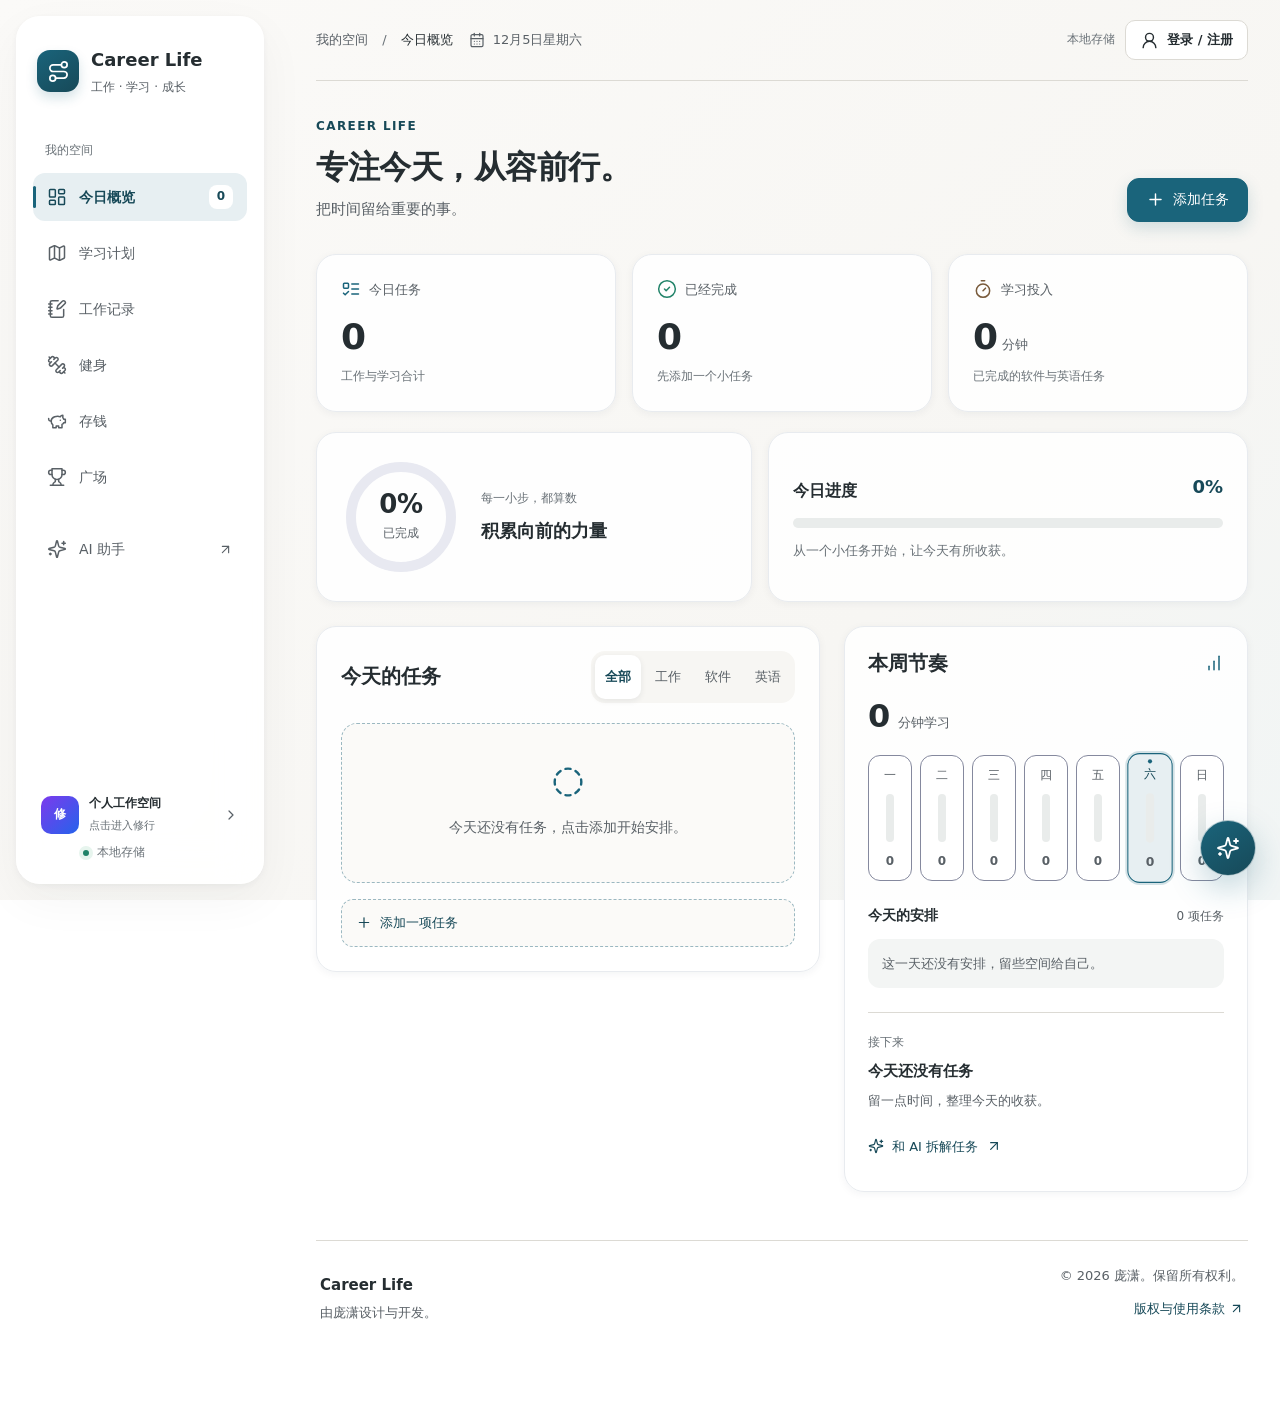
==== index.html @ 54cd1946 "Use month dropdowns in savings plan forms" ====
<!doctype html>
<html lang="zh-CN">
  <head>
    <meta charset="UTF-8" />
    <meta
      name="viewport"
      content="width=device-width, initial-scale=1.0, interactive-widget=resizes-content"
    />
    <meta
      name="description"
      content="记录工作与软件、英语学习计划的个人成长面板"
    />
    <title>Career Life - 工作与学习计划</title>
    <meta name="author" content="庞潇" />
    <meta name="copyright" content="© 2026 庞潇. All rights reserved." />
    <link rel="canonical" href="https://career-life-1gj.pages.dev/" />
    <link rel="stylesheet" href="styles.css" />
    <link rel="stylesheet" href="ui.css" />
    <link rel="stylesheet" href="bento.css?v=20260909" />
    <style>
      .account-control{display:flex;align-items:center;gap:10px;margin-left:auto}
      .account-button{display:inline-flex;align-items:center;gap:8px;min-height:40px;padding:0 14px;border:1px solid var(--border);border-radius:10px;background:var(--surface,#fff);color:var(--text-primary);font-size:13px;font-weight:600;cursor:pointer;transition:background .18s ease,border-color .18s ease,transform .1s ease}
      .account-button:hover{background:var(--brand-soft,#eef4f6);border-color:var(--brand,#1a647b)} .account-button:active{transform:scale(.97)}
      .account-button .account-email{max-width:150px;overflow:hidden;text-overflow:ellipsis;white-space:nowrap}
      .account-dialog{width:min(430px,calc(100% - 32px));border:1px solid var(--border);border-radius:18px;padding:0;background:#fff;box-shadow:var(--shadow-high,0 24px 64px rgba(23,26,43,.16));color:var(--text-primary)}
      .account-dialog::backdrop{background:rgba(23,26,43,.4);backdrop-filter:blur(5px)} .account-dialog form{padding:26px;display:grid;gap:16px}
      .account-dialog header{display:flex;justify-content:space-between;align-items:flex-start;padding:22px 26px 0}.account-dialog h2{margin:0 0 5px;font-size:21px}.account-dialog header p{margin:0;color:var(--text-secondary);font-size:13px}
      .account-dialog label{display:grid;gap:7px;font-size:13px;font-weight:600}.account-dialog input{min-height:44px;padding:0 12px;border:1px solid var(--border);border-radius:10px;font:inherit}.account-dialog input:focus{outline:3px solid var(--focus-ring,rgba(26,100,123,.2));border-color:var(--brand,#1a647b)}
      .account-dialog .account-actions{display:flex;gap:10px;align-items:center}.account-dialog .account-actions button{flex:1}.account-dialog .account-switch{border:0;background:transparent;color:var(--brand,#1a647b);cursor:pointer;font-size:13px}.account-dialog .account-error{min-height:20px;margin:0;color:var(--danger,#b42335);font-size:13px}.account-hint{margin:0;color:var(--text-muted);font-size:12px;line-height:1.5}
      .account-sync{font-size:12px;color:var(--text-muted)}
      .account-dialog #account-logged-in{padding:26px;display:grid;gap:14px}
      .account-dialog #account-logged-in p{margin:0;font-size:14px;line-height:1.6}
      #account-user-email{display:block;max-width:100%;overflow:hidden;text-overflow:ellipsis;white-space:nowrap}
      .account-dialog #account-logged-in .account-actions{display:grid;gap:10px}
      .account-dialog #account-logout{width:100%;min-height:44px}
      .account-dialog #account-close{justify-self:center;width:auto;flex:none;text-align:center}
      @media(max-width:767px){.account-control{margin-left:0}.account-button .account-email{max-width:100px}.account-dialog form{padding:22px 20px}.account-dialog header{padding-inline:20px}.account-dialog #account-logged-in{padding:22px 20px}}
      .workspace-label{display:flex;align-items:center;gap:10px;width:100%;padding:8px;border:0;border-radius:12px;background:transparent;color:inherit;font:inherit;text-align:left;cursor:pointer;transition:background .18s ease}
      .workspace-label:hover{background:var(--brand-soft,#eef4f6)}
      .workspace-label .profile-mark{display:grid;place-items:center;position:relative;width:38px;height:38px;border-radius:10px;background:linear-gradient(135deg,#7c3aed,#2563eb);color:#fff;font-weight:700;overflow:hidden}
      .workspace-label .profile-mark img{position:absolute;inset:0;width:100%;height:100%;object-fit:cover;border-radius:inherit}
      .workspace-label>div{display:grid;gap:2px;flex:1;min-width:0}
      .workspace-label small{color:var(--text-muted);font-size:11px;white-space:nowrap;overflow:hidden;text-overflow:ellipsis}
      .sidebar-xp{display:grid;gap:6px;padding:0 8px 8px}
      .sidebar-xp-row{display:flex;justify-content:space-between;align-items:center;gap:8px}
      .sidebar-xp-text{font-size:11px;color:var(--text-muted);font-variant-numeric:tabular-nums}
      .level-pill{display:inline-flex;align-items:center;padding:3px 10px;border-radius:999px;background:linear-gradient(135deg,#7c3aed,#2563eb);color:#fff;font-size:11px;font-weight:700;letter-spacing:.04em;white-space:nowrap}
      .level-pill.big{font-size:13px;padding:6px 14px}
      .xp-bar{height:8px;border-radius:999px;background:var(--border,#e2e8f0);overflow:hidden}
      .xp-bar.big{height:14px}
      .xp-bar-fill{height:100%;border-radius:inherit;background:linear-gradient(90deg,#a78bfa,#3b82f6);transition:width .6s cubic-bezier(.22,1,.36,1)}
      .workspace-login{display:grid;justify-items:center;gap:14px;max-width:420px;margin:8vh auto 0;padding:36px 28px;border:1px solid var(--border);border-radius:18px;background:var(--surface,#fff);text-align:center}
      .workspace-login svg{width:34px;height:34px;color:#7c3aed}
      .workspace-login p{margin:0;color:var(--text-secondary);font-size:14px;line-height:1.7}
      .workspace-grid{display:grid;grid-template-columns:repeat(auto-fit,minmax(300px,1fr));gap:20px;align-items:start}
      .cultivation-card,.friends-card,.collab-card,.plaza-card{padding:24px;border:1px solid var(--border);border-radius:18px;background:var(--surface,#fff)}
      .xp-progress{display:grid;gap:8px;margin:18px 0}
      .xp-progress-text{margin:0;font-size:13px;color:var(--text-secondary);font-variant-numeric:tabular-nums}
      .checkin-row{display:flex;align-items:center;gap:12px;flex-wrap:wrap}
      .checkin-streak{font-size:13px;color:var(--text-secondary)}
      .xp-note{margin:12px 0 0;font-size:12px;color:var(--text-muted)}
      .name-form{display:grid;gap:8px;margin-top:18px;padding-top:16px;border-top:1px dashed var(--border)}
      .name-form label{display:grid;gap:6px;font-size:13px;font-weight:600}
      .name-form input{min-height:42px;padding:0 12px;border:1px solid var(--border);border-radius:10px;font:inherit}
      .friend-form,.collab-form{display:grid;gap:8px;margin:14px 0}
      .friend-form{grid-template-columns:1fr auto}
      .collab-form{grid-template-columns:1.4fr 1fr .8fr auto}
      .friend-form input,.collab-form input,.collab-form select{min-height:40px;padding:0 10px;border:1px solid var(--border);border-radius:10px;font:inherit;font-size:13px;background:#fff}
      .friend-block{margin-top:14px}
      .friend-block-title{margin:0 0 8px;font-size:12px;font-weight:700;color:var(--text-muted);letter-spacing:.06em}
      .friend-list,.collab-list{display:grid;gap:8px}
      .friend-item,.collab-item{display:flex;align-items:center;gap:10px;padding:10px 12px;border:1px solid var(--border);border-radius:12px;font-size:13px}
      .friend-item .friend-name{flex:1;min-width:0;overflow:hidden;text-overflow:ellipsis;white-space:nowrap;font-weight:600}
      .friend-item .friend-level{font-size:11px;color:var(--text-muted);white-space:nowrap}
      .friend-item .mini-button{padding:5px 10px;border:1px solid var(--border);border-radius:8px;background:#fff;font-size:12px;font-weight:600;cursor:pointer}
      .friend-item .mini-button:hover{background:var(--brand-soft,#eef4f6)}
      .friend-empty,.collab-empty{margin:4px 0 0;color:var(--text-muted);font-size:13px}
      .collab-item{align-items:flex-start}
      .collab-item.done{opacity:.6}
      .collab-item .collab-check{width:20px;height:20px;margin-top:2px;accent-color:#7c3aed;cursor:pointer}
      .collab-item .collab-body{flex:1;min-width:0;display:grid;gap:4px}
      .collab-item .collab-title{font-weight:600;overflow:hidden;text-overflow:ellipsis}
      .collab-item .collab-meta{display:flex;gap:8px;flex-wrap:wrap;font-size:11px;color:var(--text-muted)}
      .collab-item .collab-meta .collab-tag{padding:2px 8px;border-radius:999px;background:var(--brand-soft,#eef4f6);color:var(--brand,#1a647b);font-weight:600}
      .plaza-card{max-width:720px;margin:0 auto}
      .plaza-hint{margin:0 0 16px;color:var(--text-secondary);font-size:13px;line-height:1.7}
      .my-rank{display:flex;align-items:center;gap:10px;margin-bottom:16px;padding:12px 14px;border-radius:12px;background:linear-gradient(135deg,rgba(124,58,237,.08),rgba(37,99,235,.08));font-size:13px}
      .leaderboard{display:grid;gap:8px;margin:0;padding:0;list-style:none;counter-reset:rank}
      .leaderboard li{display:flex;align-items:center;gap:12px;padding:12px 14px;border:1px solid var(--border);border-radius:12px;font-size:14px}
      .leaderboard li .rank-badge{display:grid;place-items:center;min-width:30px;height:30px;border-radius:10px;background:var(--brand-soft,#eef4f6);color:var(--brand,#1a647b);font-weight:800;font-variant-numeric:tabular-nums}
      .leaderboard li:nth-child(1) .rank-badge{background:linear-gradient(135deg,#f59e0b,#d97706);color:#fff}
      .leaderboard li:nth-child(2) .rank-badge{background:linear-gradient(135deg,#94a3b8,#64748b);color:#fff}
      .leaderboard li:nth-child(3) .rank-badge{background:linear-gradient(135deg,#d97706,#92400e);color:#fff}
      .leaderboard li .lb-name{flex:1;min-width:0;overflow:hidden;text-overflow:ellipsis;white-space:nowrap;font-weight:700}
      .leaderboard li .lb-xp{font-size:12px;color:var(--text-muted);font-variant-numeric:tabular-nums}
      .plaza-empty{margin:0;color:var(--text-muted);font-size:14px;text-align:center;padding:18px 0}
      .brand-avatar{width:100%;height:100%;object-fit:cover;border-radius:inherit;display:block}
      .brand-mark.has-avatar>svg,.brand-mark.has-avatar .icon-fallback{display:none!important}
      .avatar-row{display:flex;align-items:center;gap:14px}
      .avatar-preview{display:grid;place-items:center;width:64px;height:64px;border-radius:16px;border:2px dashed var(--border);background:var(--brand-soft,#eef4f6);overflow:hidden;color:var(--brand,#1a647b)}
      .avatar-preview img{width:100%;height:100%;object-fit:cover}
      .avatar-preview svg{width:26px;height:26px}
      .avatar-controls{display:flex;gap:8px;flex-wrap:wrap}
      .avatar-upload-button{display:inline-flex;align-items:center;padding:7px 12px;border:1px solid var(--border);border-radius:10px;background:#fff;font-size:12px;font-weight:600;cursor:pointer}
      .avatar-upload-button:hover{background:var(--brand-soft,#eef4f6)}
      .stats-card{display:grid;gap:16px}
      .stats-grid{display:grid;grid-template-columns:auto 1fr;gap:20px;align-items:center}
      .donut-block{display:flex;gap:14px;align-items:center}
      .donut-wrap{position:relative;width:104px;height:104px}
      .stats-donut{width:100%;height:100%;transform:rotate(-90deg)}
      .stats-donut circle{fill:none;stroke-width:5;stroke-linecap:round}
      .donut-center{position:absolute;inset:0;display:grid;place-items:center;font-size:22px;font-weight:800;color:var(--text-primary);font-variant-numeric:tabular-nums}
      .donut-legend{display:grid;gap:6px;font-size:12px;color:var(--text-secondary)}
      .donut-legend span{display:flex;align-items:center;gap:6px}
      .donut-legend i{width:9px;height:9px;border-radius:3px;display:inline-block}
      .bars-block{display:grid;gap:8px;min-width:0}
      .bars{display:flex;align-items:flex-end;gap:8px;height:110px}
      .bar-col{flex:1;display:flex;flex-direction:column;justify-content:flex-end;height:100%;gap:4px}
      .bar-fill{border-radius:6px 6px 3px 3px;background:linear-gradient(180deg,#8b5cf6,#3b82f6);min-height:3px;transition:height .5s cubic-bezier(.22,1,.36,1)}
      .bar-col.today .bar-fill{background:linear-gradient(180deg,#f59e0b,#f97316)}
      .bar-count{font-size:10px;color:var(--text-muted);text-align:center;font-variant-numeric:tabular-nums}
      .bars-labels{display:flex;gap:8px}
      .bars-labels span{flex:1;text-align:center;font-size:10px;color:var(--text-muted)}
      .stats-empty{margin:0;color:var(--text-muted);font-size:13px}
      .podium{display:grid;grid-template-columns:1fr 1.25fr 1fr;gap:10px;align-items:end;margin-bottom:14px}
      .podium-spot{display:grid;justify-items:center;gap:8px;padding:16px 10px;border:1px solid var(--border);border-radius:16px;background:var(--surface,#fff);text-align:center;position:relative;overflow:hidden}
      .podium-spot.first{padding:26px 12px;border-color:#f59e0b;background:linear-gradient(180deg,rgba(245,158,11,.14),rgba(255,255,255,.9) 55%)}
      .podium-spot.second{border-color:#94a3b8;background:linear-gradient(180deg,rgba(148,163,184,.16),rgba(255,255,255,.9) 55%)}
      .podium-spot.third{border-color:#d97706;background:linear-gradient(180deg,rgba(217,119,6,.13),rgba(255,255,255,.9) 55%)}
      .podium-rank{position:absolute;top:8px;font-size:11px;font-weight:800;color:var(--text-muted);letter-spacing:.08em}
      .podium-spot.first .podium-rank{color:#b45309}
      .podium-avatar{display:grid;place-items:center;width:52px;height:52px;border-radius:50%;border:2px solid var(--border);background:var(--brand-soft,#eef4f6);overflow:hidden;font-weight:800;color:var(--brand,#1a647b);font-size:18px}
      .podium-spot.first .podium-avatar{width:68px;height:68px;font-size:22px;border-color:#f59e0b}
      .podium-avatar img{width:100%;height:100%;object-fit:cover}
      .podium-name{max-width:100%;overflow:hidden;text-overflow:ellipsis;white-space:nowrap;font-weight:800;font-size:14px}
      .podium-spot.first .podium-name{font-size:16px}
      .podium-xp{font-size:11px;color:var(--text-muted);font-variant-numeric:tabular-nums}
      .leaderboard-rest{display:grid;gap:8px;margin:0;padding:0;list-style:none}
      .leaderboard-rest li{display:flex;align-items:center;gap:12px;padding:10px 12px;border:1px solid var(--border);border-radius:12px;font-size:13px}
      .leaderboard-rest .rank-badge{display:grid;place-items:center;min-width:26px;height:26px;border-radius:8px;background:var(--brand-soft,#eef4f6);color:var(--brand,#1a647b);font-weight:800;font-size:12px;font-variant-numeric:tabular-nums}
      .leaderboard-rest .lb-name{flex:1;min-width:0;overflow:hidden;text-overflow:ellipsis;white-space:nowrap;font-weight:700}
      .leaderboard-rest .lb-xp{font-size:11px;color:var(--text-muted);font-variant-numeric:tabular-nums}
      @media(max-width:600px){.stats-grid{grid-template-columns:1fr;justify-items:center}.podium{grid-template-columns:1fr 1.15fr 1fr;gap:6px}.podium-spot.first .podium-avatar{width:56px;height:56px}}
      .task-progress{grid-column:1 / -1;display:grid;gap:4px}
      .task-progress-bar{height:6px;border-radius:999px;background:var(--border,#e2e8f0);overflow:hidden}
      .task-progress-fill{height:100%;border-radius:inherit;background:linear-gradient(90deg,#34d399,#3b82f6);transition:width .5s cubic-bezier(.22,1,.36,1)}
      .task-progress-text{font-size:10px;color:var(--text-muted);font-variant-numeric:tabular-nums}
      .verify-badge{display:inline-flex;align-items:center;gap:4px;padding:3px 8px;border-radius:999px;font-size:10px;font-weight:700;white-space:nowrap}
      .verify-badge.pending{background:rgba(245,158,11,.15);color:#b45309}
      .verify-badge.passed{background:rgba(16,185,129,.15);color:#047857}
      .verify-button{display:inline-flex;align-items:center;gap:4px;padding:5px 10px;border:1px solid rgba(245,158,11,.5);border-radius:8px;background:rgba(245,158,11,.08);color:#b45309;font-size:11px;font-weight:700;cursor:pointer;white-space:nowrap}
      .verify-button:hover{background:rgba(245,158,11,.16)}
      .verify-dialog{width:min(480px,calc(100% - 32px))}
      .verify-dialog > div{display:grid;gap:14px;padding:26px}
      .verify-task-title{margin:0;padding:10px 12px;border-radius:10px;background:var(--brand-soft,#eef4f6);font-size:13px;font-weight:600}
      .verify-dialog label{display:grid;gap:6px;font-size:13px;font-weight:600}
      .verify-dialog textarea{min-height:88px;padding:10px 12px;border:1px solid var(--border);border-radius:10px;font:inherit;resize:vertical}
      .verify-hint,.wordbook-hint{margin:0;color:var(--text-muted);font-size:12px;line-height:1.6}
      .verify-error{min-height:18px;margin:0;color:var(--danger,#b42335);font-size:12px}
      .verify-quiz-status{margin:0;color:var(--text-secondary);font-size:13px}
      .quiz-question{display:grid;gap:10px;padding:14px;border:1px solid var(--border);border-radius:12px;background:#fff}
      .quiz-word{margin:0;font-size:22px;font-weight:800;color:var(--brand,#1a647b)}
      .quiz-options{display:grid;gap:8px}
      .quiz-option{display:flex;align-items:center;gap:10px;padding:10px 12px;border:1px solid var(--border);border-radius:10px;font-size:13px;cursor:pointer;transition:border-color .15s ease,background .15s ease}
      .quiz-option:hover{border-color:var(--brand,#1a647b);background:var(--brand-soft,#eef4f6)}
      .quiz-option input{accent-color:#1a647b}
      .quiz-option.correct{border-color:#10b981;background:rgba(16,185,129,.12)}
      .quiz-option.wrong{border-color:#ef4444;background:rgba(239,68,68,.1)}
      .verify-result-icon{display:grid;place-items:center;width:56px;height:56px;border-radius:50%;background:rgba(16,185,129,.14);color:#059669}
      .verify-result-icon svg{width:28px;height:28px}
      #verify-result-panel{justify-items:center;text-align:center}
      #verify-result-panel h2{margin:0}
      #verify-result-panel p{margin:0;color:var(--text-secondary);font-size:14px;line-height:1.7}
      .wordbook-card{padding:22px;border:1px solid var(--border);border-radius:18px;background:var(--surface,#fff)}
      .wordbook-card .lane-heading{margin-bottom:8px}
      .word-count{margin-left:auto;font-size:12px;color:var(--text-muted);font-variant-numeric:tabular-nums}
      .word-list{display:grid;grid-template-columns:repeat(auto-fill,minmax(150px,1fr));gap:8px;margin-top:10px}
      .word-item{display:grid;gap:3px;padding:10px 12px;border:1px solid var(--border);border-radius:10px;background:#fff}
      .word-item strong{font-size:14px;color:var(--brand,#1a647b)}
      .word-item span{font-size:12px;color:var(--text-secondary);line-height:1.4}
      .word-item time{font-size:10px;color:var(--text-muted)}
      .word-empty{grid-column:1 / -1;margin:0;color:var(--text-muted);font-size:13px}
      .complete-task-button{display:inline-flex;align-items:center;gap:5px;min-height:34px;padding:0 14px;border:0;border-radius:9px;background:linear-gradient(135deg,#10b981,#059669);color:#fff;font-size:12px;font-weight:800;letter-spacing:.02em;cursor:pointer;box-shadow:0 2px 8px rgba(5,150,105,.28);transition:transform .1s ease,box-shadow .18s ease;white-space:nowrap}
      .complete-task-button:hover{box-shadow:0 4px 14px rgba(5,150,105,.36)}
      .complete-task-button:active{transform:scale(.96)}
      .complete-task-button svg{width:14px;height:14px}
      .chat-launcher{cursor:grab;touch-action:none}
      .chat-launcher.is-dragging{cursor:grabbing;transform:scale(1.08);box-shadow:0 18px 42px rgba(26,100,123,.4)}
      @media(max-width:767px){.chat-launcher{right:20px;bottom:calc(94px + env(safe-area-inset-bottom))}}
      @media(max-width:767px){
        .ai-window,.ai-window.is-expanded{inset:auto 12px calc(78px + env(safe-area-inset-bottom)) 12px;z-index:50;width:calc(100vw - 24px);height:min(50vh,480px);height:min(50dvh,480px);max-height:none;border:1px solid rgba(255,255,255,.92);border-radius:20px;overflow:hidden}
        .ai-window.is-expanded{height:min(72vh,640px);height:min(72dvh,640px)}
      }
      .workspace-nav{display:none}
      @media(max-width:767px){
        .main-nav{grid-template-columns:repeat(7,minmax(0,1fr))}
        .main-nav .nav-item{font-size:11px}
        .workspace-nav{display:flex}
        .ai-nav{display:none}
      }
      @media(max-width:400px){.main-nav .nav-item span{font-size:10px}}
      @media(max-width:767px){
        .workspace-bar{display:flex;flex-wrap:wrap;align-items:center;justify-content:space-between;gap:4px 10px;min-height:0;padding:12px 0 6px;font-size:12px}
        .workspace-date{font-size:11px;color:var(--text-muted)}
        .account-sync{display:none}
        .account-button{min-height:36px;padding:0 10px;font-size:12px}
        .topbar{gap:12px;padding:8px 0 14px}
        .eyebrow{display:none}
        .topbar h1{margin:0;font-size:20px;line-height:1.4}
        .view-subtitle{margin-top:2px;font-size:12px}
        .topbar > .primary-button,.topbar .primary-button{width:auto;min-width:44px;min-height:42px;padding:0 16px;align-self:flex-start}
      }
      .storage-card{display:grid;gap:14px}
      .storage-usage{display:grid;gap:8px}
      .storage-usage-row{display:flex;justify-content:space-between;align-items:center;gap:10px;font-size:12px;color:var(--text-secondary);font-variant-numeric:tabular-nums}
      .storage-fill{background:linear-gradient(90deg,#38bdf8,#6366f1)}
      .storage-actions{display:flex}
      .upload-progress{display:grid;gap:6px}
      .file-list{display:grid;gap:8px;max-height:340px;overflow-y:auto}
      .file-item{display:flex;align-items:center;gap:10px;padding:10px 12px;border:1px solid var(--border);border-radius:12px;background:#fff}
      .file-icon{display:grid;place-items:center;width:36px;height:36px;flex:0 0 36px;border-radius:10px;background:var(--brand-soft,#eef4f6);color:var(--brand,#1a647b)}
      .file-icon svg{width:18px;height:18px}
      .file-info{flex:1;min-width:0;display:grid;gap:2px}
      .file-name{font-size:13px;font-weight:700;overflow:hidden;text-overflow:ellipsis;white-space:nowrap}
      .file-meta{font-size:11px;color:var(--text-muted)}
      .file-actions{display:flex;gap:6px}
      .file-empty{margin:0;color:var(--text-muted);font-size:13px}
      .mini-button{display:inline-flex;align-items:center;justify-content:center;padding:5px 10px;border:1px solid var(--border);border-radius:8px;background:#fff;color:var(--text-primary);font-size:12px;font-weight:600;text-decoration:none;cursor:pointer;white-space:nowrap}
      .mini-button:hover{background:var(--brand-soft,#eef4f6)}
      .admin-badge{display:inline-flex;align-items:center;margin-left:6px;padding:2px 8px;border-radius:999px;background:linear-gradient(135deg,#f59e0b,#d97706);color:#fff;font-size:10px;font-weight:800;white-space:nowrap}
      #upload-button:disabled{opacity:.55;cursor:not-allowed}
      .plaza-stats{display:grid;grid-template-columns:repeat(4,1fr);gap:8px;margin-bottom:16px}
      .plaza-stat{display:grid;justify-items:center;gap:3px;padding:12px 6px;border:1px solid var(--border);border-radius:12px;background:linear-gradient(180deg,rgba(124,58,237,.05),transparent)}
      .plaza-stat svg{width:16px;height:16px;color:#7c3aed}
      .plaza-stat strong{font-size:18px;font-variant-numeric:tabular-nums}
      .plaza-stat span{font-size:11px;color:var(--text-muted)}
      .worship-button{display:inline-flex;align-items:center;gap:4px;padding:4px 9px;border:1px solid rgba(245,158,11,.45);border-radius:999px;background:rgba(245,158,11,.08);color:#b45309;font-size:11px;font-weight:700;cursor:pointer;white-space:nowrap}
      .worship-button:hover{background:rgba(245,158,11,.18)}
      .worship-button:disabled{opacity:.6;cursor:not-allowed}
      .podium-spot .podium-main{cursor:pointer}
      .leaderboard-rest .lb-click{cursor:pointer}
      .profile-dialog{width:min(380px,calc(100% - 32px))}
      .profile-dialog > div{display:grid;gap:12px;padding:22px}
      .profile-close{position:absolute;top:14px;right:14px}
      .profile-top{display:flex;align-items:center;gap:14px}
      .profile-avatar{display:grid;place-items:center;width:64px;height:64px;flex:0 0 64px;border-radius:50%;border:2px solid #f59e0b;background:var(--brand-soft,#eef4f6);overflow:hidden;font-size:22px;font-weight:800;color:var(--brand,#1a647b)}
      .profile-avatar img{width:100%;height:100%;object-fit:cover}
      .profile-name{display:flex;align-items:center;gap:6px;flex-wrap:wrap;font-size:18px;font-weight:800;margin:0}
      .profile-rank{margin:0;font-size:12px;color:var(--text-muted)}
      .profile-grid{display:grid;grid-template-columns:1fr 1fr;gap:8px}
      .profile-cell{display:grid;gap:2px;padding:10px;border:1px solid var(--border);border-radius:10px;background:#fff}
      .profile-cell span{font-size:11px;color:var(--text-muted)}
      .profile-cell strong{font-size:14px;font-variant-numeric:tabular-nums}
      @media(max-width:600px){.plaza-stats{grid-template-columns:repeat(2,1fr)}}

      /* ---------- 广场低调风格覆盖 ---------- */
      .plaza-stat{background:#fff;padding:10px 6px}
      .plaza-stat svg{color:var(--text-muted)}
      .plaza-stat strong{font-size:16px;color:var(--text-primary)}
      .podium-spot,.podium-spot.first,.podium-spot.second,.podium-spot.third{background:var(--surface,#fff);border-color:var(--border)}
      .podium-spot.first{border-color:rgba(23,26,43,.3)}
      .podium-spot .podium-rank{color:var(--text-muted)}
      .podium-spot.first .podium-rank{color:var(--text-secondary)}
      .podium-avatar{border-color:var(--border);background:var(--brand-soft,#f4f6f8)}
      .podium-spot.first .podium-avatar{width:60px;height:60px;font-size:20px;border-color:rgba(23,26,43,.3)}
      #plaza-view .level-pill,.profile-dialog .level-pill{background:transparent;border:1px solid var(--border);color:var(--text-secondary);font-weight:600}
      #my-rank-card{background:transparent;border:1px dashed var(--border)}
      .worship-button{border:1px solid var(--border);background:transparent;color:var(--text-secondary)}
      .worship-button:hover{background:var(--brand-soft,#f4f6f8)}
      .admin-badge{background:transparent;border:1px solid var(--border);color:var(--text-secondary);background-image:none}
      .profile-avatar{border-color:var(--border)}

      /* ---------- 健身专区（专业布局版） ---------- */
      .fit-hero{display:grid;grid-template-columns:repeat(4,minmax(0,1fr));gap:12px;margin-bottom:18px}
      .fit-tile{display:flex;align-items:center;gap:12px;padding:16px 18px;border:1px solid var(--border);border-radius:16px;background:var(--surface,#fff);transition:transform .18s ease,box-shadow .18s ease}
      .fit-tile:hover{transform:translateY(-2px);box-shadow:0 10px 28px rgba(23,26,43,.07)}
      .fit-tile-icon{display:grid;place-items:center;width:38px;height:38px;flex:0 0 38px;border-radius:11px;background:var(--brand-soft,#f4f7f9);color:var(--brand,#1a647b)}
      .fit-tile-icon svg{width:18px;height:18px}
      .fit-tile div{display:grid;gap:2px;min-width:0}
      .fit-tile strong{font-size:20px;line-height:1.15;font-variant-numeric:tabular-nums}
      .fit-tile span{font-size:12px;color:var(--text-muted)}
      .fitness-grid{display:grid;grid-template-columns:minmax(0,5fr) minmax(0,4fr);gap:18px;align-items:start}
      .fitness-card{display:grid;gap:16px;padding:22px;border:1px solid var(--border);border-radius:18px;background:var(--surface,#fff)}
      .fitness-card-head{display:flex;align-items:flex-start;justify-content:space-between;gap:12px}
      .fitness-card-head .heading-kicker{margin:0 0 3px;font-size:11px;font-weight:700;letter-spacing:.08em;color:var(--text-muted)}
      .fitness-card-head h2{margin:0;font-size:18px}
      .fitness-body-card{grid-column:1 / -1}
      .fitness-body-layout{display:grid;grid-template-columns:minmax(0,1fr) minmax(0,1fr);gap:18px;align-items:start}
      .fit-donut-row{display:flex;align-items:center;gap:16px;flex-wrap:wrap;padding:6px 2px}
      .donut-wrap.small{width:88px;height:88px}
      .fit-donut-center{font-size:17px}
      .donut-legend{display:grid;gap:7px;font-size:12px;color:var(--text-secondary);flex:1;min-width:150px}
      .donut-legend span{display:flex;align-items:center;gap:7px}
      .donut-legend i{width:9px;height:9px;border-radius:3px;display:inline-block;flex:0 0 9px}
      .fit-bars-block{display:grid;gap:8px;border-top:1px dashed var(--border);padding-top:14px}
      .fit-bars{display:flex;align-items:flex-end;gap:10px;height:140px;padding:10px 8px 6px;border:1px solid var(--border);border-radius:14px;background:linear-gradient(180deg,#fbfcfd,#fff)}
      .fit-bar-col{flex:1;display:flex;flex-direction:column;justify-content:flex-end;align-items:center;gap:5px;height:100%;min-width:0}
      .fit-bar-count{font-size:12px;font-weight:700;color:var(--text-secondary);font-variant-numeric:tabular-nums}
      .fit-bar-fill{width:min(34px,74%);border-radius:7px 7px 3px 3px;background:linear-gradient(180deg,#a5b4fc,#6366f1);min-height:4px;transition:height .55s cubic-bezier(.22,1,.36,1)}
      .fit-bar-col.chest .fit-bar-fill{background:linear-gradient(180deg,#93c5fd,#2563eb)}
      .fit-bar-col.back .fit-bar-fill{background:linear-gradient(180deg,#c4b5fd,#7c3aed)}
      .fit-bar-col.legs .fit-bar-fill{background:linear-gradient(180deg,#fcd34d,#f59e0b)}
      .fit-bar-col.shoulders .fit-bar-fill{background:linear-gradient(180deg,#6ee7b7,#10b981)}
      .fit-bar-col.core .fit-bar-fill{background:linear-gradient(180deg,#cbd5e1,#64748b)}
      .fit-bar-col.cardio .fit-bar-fill{background:linear-gradient(180deg,#7dd3fc,#38bdf8)}
      .fit-bar-label{font-size:12px;color:var(--text-muted);white-space:nowrap}
      .workout-list{display:grid;gap:10px;max-height:430px;overflow-y:auto;padding-right:2px}
      .workout-item{display:grid;grid-template-columns:auto minmax(0,1fr) auto;gap:12px;align-items:center;padding:12px;border:1px solid var(--border);border-radius:14px;background:#fff;transition:border-color .18s ease,box-shadow .18s ease}
      .workout-item:hover{border-color:rgba(23,26,43,.24);box-shadow:0 6px 18px rgba(23,26,43,.05)}
      .workout-date-chip{display:grid;place-items:center;min-width:46px;padding:7px 4px;border:1px solid var(--border);border-radius:11px;background:linear-gradient(180deg,#fbfcfd,#fff);line-height:1.1}
      .workout-date-chip strong{font-size:17px;font-variant-numeric:tabular-nums}
      .workout-date-chip span{font-size:10px;color:var(--text-muted)}
      .workout-main{display:grid;gap:5px;min-width:0}
      .workout-title-row{display:flex;align-items:center;gap:8px;flex-wrap:wrap}
      .workout-type-tag{padding:2px 9px;border:1px solid var(--border);border-radius:999px;font-size:10px;font-weight:700;letter-spacing:.04em;color:var(--text-secondary)}
      .workout-duration-text{font-size:12px;color:var(--text-muted)}
      .workout-summary{margin:0;font-size:13px;color:var(--text-secondary);line-height:1.6;overflow:hidden;display:-webkit-box;-webkit-line-clamp:2;-webkit-box-orient:vertical}
      .workout-metric{display:grid;justify-items:end;gap:6px}
      .workout-volume-chip{display:inline-flex;align-items:center;gap:5px;padding:4px 9px;border-radius:9px;background:var(--brand-soft,#f4f7f9);color:var(--brand,#1a647b);font-size:12px;font-weight:700;white-space:nowrap;font-variant-numeric:tabular-nums}
      .workout-volume-chip svg{width:13px;height:13px}
      .workout-del{padding:4px 8px;border:1px solid transparent;border-radius:8px;background:transparent;color:var(--text-muted);font-size:11px;cursor:pointer;transition:color .15s ease,border-color .15s ease}
      .workout-del:hover{color:var(--danger,#b42335);border-color:currentColor}
      .fitness-empty{margin:0;color:var(--text-muted);font-size:13px;padding:8px 0}
      .body-form{display:grid;grid-template-columns:repeat(2,minmax(0,1fr));gap:12px;align-items:end}
      .body-field{display:grid;gap:5px}
      .body-field label{font-size:12px;font-weight:600;color:var(--text-secondary)}
      .body-field input,.body-field select{min-height:40px;padding:0 10px;border:1px solid var(--border);border-radius:10px;font:inherit;font-size:14px;background:#fff}
      .body-field input:focus,.body-field select:focus{outline:3px solid var(--focus-ring,rgba(26,100,123,.18));border-color:var(--brand,#1a647b)}
      .weight-chart{display:grid;gap:8px;border:1px solid var(--border);border-radius:14px;padding:14px;background:linear-gradient(180deg,#fbfcfd,#fff)}
      .weight-chart svg{width:100%;height:130px}
      .weight-chart .chart-caption{margin:0;font-size:12px;color:var(--text-muted)}
      .body-log-list{display:grid;gap:7px;max-height:170px;overflow-y:auto;margin-top:12px}
      .body-log-item{display:flex;gap:12px;font-size:13px;color:var(--text-secondary);padding:8px 12px;border:1px solid var(--border);border-radius:10px;background:#fff}
      .body-log-item time{color:var(--text-muted);font-variant-numeric:tabular-nums}
      .workout-dialog{width:min(560px,calc(100% - 32px))}
      .workout-dialog form{display:grid;gap:16px;padding:24px}
      .segmented{display:grid;grid-template-columns:1fr 1fr;gap:4px;padding:4px;border:1px solid var(--border);border-radius:12px;background:#f4f6f8}
      .segmented button{min-height:40px;border:0;border-radius:9px;background:transparent;font:inherit;font-size:14px;font-weight:600;color:var(--text-secondary);cursor:pointer;transition:background .18s ease,color .18s ease,box-shadow .18s ease}
      .segmented button.active{background:#fff;color:var(--text-primary);box-shadow:0 2px 8px rgba(23,26,43,.1)}
      .workout-field-row{display:grid;grid-template-columns:1fr 1fr;gap:12px}
      .workout-field-row label{display:grid;gap:5px;font-size:12px;font-weight:600;color:var(--text-secondary)}
      .workout-field-row input,.workout-field-row select{min-height:40px;padding:0 10px;border:1px solid var(--border);border-radius:10px;font:inherit;font-size:14px;background:#fff}
      .workout-block-title{margin:0;font-size:12px;font-weight:700;color:var(--text-muted);letter-spacing:.04em}
      .exercise-row{display:grid;gap:10px;padding:12px;border:1px dashed var(--border);border-radius:13px;background:#fbfcfd}
      .exercise-head{display:flex;gap:8px;align-items:center}
      .exercise-head select{flex:1;min-height:40px;padding:0 10px;border:1px solid var(--border);border-radius:10px;font:inherit;font-size:14px;background:#fff}
      .set-row{display:grid;grid-template-columns:26px 1fr 1fr auto;gap:8px;align-items:center;font-size:12px;color:var(--text-muted)}
      .set-row input{min-height:38px;padding:0 10px;border:1px solid var(--border);border-radius:9px;font:inherit;font-size:14px;background:#fff}
      .set-row .set-del{min-width:38px;min-height:38px;padding:0;border:1px solid var(--border);border-radius:9px;background:transparent;color:var(--text-muted);font-size:12px;cursor:pointer;transition:color .15s ease}
      .set-row .set-del:hover{color:var(--danger,#b42335);border-color:currentColor}
      .sets-list{display:grid;gap:7px}
      .add-set-button{justify-self:start;min-height:34px;padding:0 12px;border:1px solid var(--border);border-radius:9px;background:transparent;color:var(--text-secondary);font-size:12px;font-weight:600;cursor:pointer;transition:background .15s ease}
      .add-set-button:hover{background:var(--brand-soft,#f4f7f9)}
      @media(max-width:900px){.fitness-grid{grid-template-columns:1fr}.fitness-body-layout{grid-template-columns:1fr}}
      @media(max-width:700px){.fit-hero{grid-template-columns:repeat(2,minmax(0,1fr))}}
      /* ---------- 存钱计划 ---------- */
      .savings-grid{grid-template-columns:minmax(0,1fr) minmax(0,1fr)}
      .savings-deposit-card{grid-column:1 / -1}
      .sv-form{display:grid;grid-template-columns:repeat(2,minmax(0,1fr));gap:12px;align-items:end}
      .sv-form .body-field input{width:100%}
      .sv-events{display:grid;gap:10px;border-top:1px dashed var(--border);padding-top:14px}
      .sv-event-form{display:grid;grid-template-columns:110px 110px 110px minmax(0,1fr) auto;gap:8px;align-items:center}
      .sv-event-form input,.sv-event-form select{min-height:40px;padding:0 10px;border:1px solid var(--border);border-radius:10px;font:inherit;font-size:13px;background:#fff}
      .sv-event-list,.sv-deposit-list{display:grid;gap:7px}
      .sv-event-item,.sv-deposit-item{display:flex;align-items:center;gap:10px;padding:9px 12px;border:1px solid var(--border);border-radius:10px;background:#fff;font-size:13px;color:var(--text-secondary)}
      .sv-event-item time,.sv-deposit-item time{color:var(--text-muted);font-variant-numeric:tabular-nums;min-width:72px}
      .sv-event-tag{padding:2px 8px;border:1px solid var(--border);border-radius:999px;font-size:10px;font-weight:700;color:var(--text-secondary);white-space:nowrap}
      .sv-event-item .sv-del,.sv-deposit-item .sv-del{margin-left:auto;padding:4px 9px;border:1px solid transparent;border-radius:8px;background:transparent;color:var(--text-muted);font-size:11px;cursor:pointer}
      .sv-event-item .sv-del:hover,.sv-deposit-item .sv-del:hover{color:var(--danger,#b42335);border-color:currentColor}
      .sv-verdict{margin:0;padding:12px 14px;border:1px solid var(--border);border-radius:12px;background:#fbfcfd;font-size:13px;line-height:1.7;color:var(--text-secondary)}
      .sv-chart{display:grid;gap:6px}
      .sv-chart svg{width:100%;height:170px}
      .sv-chart .chart-caption{margin:0;font-size:12px;color:var(--text-muted)}
      .sv-chart-legend{display:flex;gap:14px;font-size:12px;color:var(--text-secondary)}
      .sv-chart-legend i{width:10px;height:10px;border-radius:3px;display:inline-block;margin-right:5px}
      .sv-empty{margin:0;color:var(--text-muted);font-size:13px}
      @media(max-width:900px){.savings-grid{grid-template-columns:1fr}.sv-event-form{grid-template-columns:repeat(2,minmax(0,1fr))}}
      .fit-bar-label{font-size:11px;color:var(--text-muted);white-space:nowrap}
    </style>
  </head>
  <body>
    <a class="skip-link" href="#main-content">跳到主要内容</a>
    <div class="app-shell">
      <aside class="sidebar" aria-label="主导航">
        <a class="brand" href="#dashboard" aria-label="Career Life 首页">
          <span class="brand-mark"
            ><i data-lucide="route" id="brand-icon"></i><img id="brand-avatar" class="brand-avatar" hidden alt="我的头像"
            ><span class="icon-fallback">C</span></span
          >
          <span>
            <strong>Career Life</strong>
            <small>工作 · 学习 · 成长</small>
          </span>
        </a>

        <p class="nav-caption">我的空间</p>
        <nav class="main-nav" aria-label="工作台">
          <button
            class="nav-item is-active"
            type="button"
            data-view="dashboard"
          >
            <i data-lucide="layout-dashboard"></i>
            <span>今日概览</span
            ><span class="nav-count" id="nav-task-count">0</span>
          </button>
          <button class="nav-item" type="button" data-view="plans">
            <i data-lucide="map"></i>
            <span>学习计划</span>
          </button>
          <button class="nav-item" type="button" data-view="records">
            <i data-lucide="notebook-pen"></i>
            <span>工作记录</span>
          </button>
          <button class="nav-item" type="button" data-view="fitness">
            <i data-lucide="dumbbell"></i>
            <span>健身</span>
          </button>
          <button class="nav-item" type="button" data-view="savings">
            <i data-lucide="piggy-bank"></i>
            <span>存钱</span>
          </button>
          <button class="nav-item" type="button" data-view="plaza">
            <i data-lucide="trophy"></i>
            <span>广场</span>
          </button>
          <button class="nav-item workspace-nav" type="button" data-view="workspace">
            <i data-lucide="user-round"></i>
            <span>我的空间</span>
          </button>
          <button
            class="nav-item ai-nav"
            type="button"
            data-chat-toggle
            aria-controls="ai-window"
            aria-expanded="false"
          >
            <i data-lucide="sparkles"></i>
            <span>AI 助手</span>
            <i data-lucide="arrow-up-right" class="nav-end"></i>
          </button>
        </nav>

        <div class="sidebar-bottom">
          <button class="workspace-label" type="button" data-view="workspace" title="打开个人工作空间">
            <span class="profile-mark" id="sidebar-profile-mark">修<img id="sidebar-avatar" hidden alt="" /></span>
            <div><strong>个人工作空间</strong><small id="sidebar-level-label">点击进入修行</small></div>
            <i data-lucide="chevron-right"></i>
          </button>
          <div class="sidebar-xp" id="sidebar-xp" hidden>
            <div class="sidebar-xp-row">
              <span class="level-pill" id="sidebar-level-pill">凡人</span>
              <span class="sidebar-xp-text" id="sidebar-xp-text">0 XP</span>
            </div>
            <div class="xp-bar"><div class="xp-bar-fill" id="sidebar-xp-fill" style="width:0%"></div></div>
          </div>
          <div class="sidebar-status">
            <span class="status-dot" aria-hidden="true"></span>
            <span>本地存储</span>
          </div>
        </div>
      </aside>

      <main class="main-content" id="main-content" tabindex="-1">
        <div class="workspace-bar">
          <span
            >我的空间 <span class="breadcrumb-divider">/</span>
            <strong id="breadcrumb-title">今日概览</strong></span
          ><span class="workspace-date"
            ><i data-lucide="calendar-days"></i><span id="today-label"></span
          ></span><span class="account-control"><span class="account-sync" id="account-sync-status">本地存储</span><button class="account-button" id="account-button" type="button"><i data-lucide="user-round"></i><span id="account-label">登录 / 注册</span></button></span>
        </div>
        <header class="topbar">
          <div>
            <p class="eyebrow">CAREER LIFE</p>
            <h1 id="view-title">专注今天，从容前行。</h1>
            <p class="view-subtitle" id="view-subtitle">把时间留给重要的事。</p>
          </div>
          <button
            class="primary-button"
            id="add-task-button"
            type="button"
            aria-label="添加任务"
          >
            <i data-lucide="plus"></i>
            <span>添加任务</span>
          </button>
        </header>

        <section
          class="view is-active"
          id="dashboard-view"
          aria-labelledby="view-title"
        >
          <div class="summary-grid" aria-label="今日概览">
            <article class="summary-item">
              <span
                ><i data-lucide="list-todo" class="metric-icon blue"></i
                >今日任务</span
              >
              <strong id="today-total">0</strong>
              <small>工作与学习合计</small>
            </article>
            <article class="summary-item">
              <span
                ><i data-lucide="circle-check" class="metric-icon green"></i
                >已经完成</span
              >
              <strong id="today-completed">0</strong>
              <small id="completion-copy">继续保持节奏</small>
            </article>
            <article class="summary-item">
              <span
                ><i data-lucide="timer" class="metric-icon orange"></i
                >学习投入</span
              >
              <strong><span id="study-minutes">0</span><em> 分钟</em></strong>
              <small>已完成的软件与英语任务</small>
            </article>
          </div>

          <div class="progress-overview">
            <section class="progress-ring-card" aria-label="今日完成情况">
              <div class="progress-ring" id="today-progress-ring" role="progressbar" aria-label="今日完成比例" aria-valuemin="0" aria-valuemax="100" aria-valuenow="0">
                <svg viewBox="0 0 120 120" width="120" height="120" aria-hidden="true">
                  <defs>
                    <linearGradient id="progress-gradient" x1="0" y1="0" x2="1" y2="1">
                      <stop offset="0%" stop-color="#5B5BD6" />
                      <stop offset="100%" stop-color="#397B8E" />
                    </linearGradient>
                  </defs>
                  <circle class="ring-track" cx="60" cy="60" r="50" pathLength="100" />
                  <circle class="ring-value" cx="60" cy="60" r="50" pathLength="100" stroke="url(#progress-gradient)" stroke-dasharray="100" stroke-dashoffset="100" />
                </svg>
                <div class="ring-label"><strong id="ring-value">0%</strong><span>已完成</span></div>
              </div>
              <div class="ring-caption"><span class="section-kicker">每一小步，都算数</span><h2>积累向前的力量</h2></div>
            </section>
          <section class="progress-section" aria-labelledby="progress-title">
            <div class="section-heading compact-heading">
              <div>
                <h2 id="progress-title">今日进度</h2>
              </div>
              <strong class="progress-value" id="progress-value">0%</strong>
            </div>
            <div
              class="progress-track"
              role="progressbar"
              aria-label="今日任务完成进度"
              aria-valuemin="0"
              aria-valuemax="100"
              aria-valuenow="0"
            >
              <span id="progress-bar"></span>
            </div>
            <p class="progress-caption" id="progress-caption">从一个小任务开始，让今天有所收获。</p>
          </section>
          </div>

          <div class="dashboard-columns">
            <section class="task-section" aria-labelledby="task-list-title">
              <div class="section-heading task-heading">
                <div>
                  <h2 id="task-list-title">今天的任务</h2>
                </div>
                <div class="segmented-control" aria-label="任务类型筛选">
                  <button
                    class="is-selected"
                    type="button"
                    data-filter="all"
                    aria-pressed="true"
                  >
                    全部
                  </button>
                  <button type="button" data-filter="work" aria-pressed="false">
                    工作
                  </button>
                  <button
                    type="button"
                    data-filter="software"
                    aria-pressed="false"
                  >
                    软件
                  </button>
                  <button
                    type="button"
                    data-filter="english"
                    aria-pressed="false"
                  >
                    英语
                  </button>
                </div>
              </div>
              <div class="task-list" id="today-task-list"></div>
              <button
                class="add-task-inline"
                type="button"
                id="add-task-inline"
              >
                <i data-lucide="plus"></i>添加一项任务
              </button>
            </section>
            <aside class="insights" aria-label="学习动态">
              <div class="section-heading">
                <h2>本周节奏</h2>
                <i data-lucide="chart-no-axes-column-increasing"></i>
              </div>
              <p class="week-total">
                <strong id="week-minutes">0</strong><span>分钟学习</span>
              </p>
              <div
                class="week-chart"
                id="week-chart"
                aria-label="本周每日已完成学习分钟数"
              ></div>
              <section class="week-detail" aria-labelledby="week-detail-title">
                <div class="week-detail-heading">
                  <h3 id="week-detail-title">今天的安排</h3>
                  <span id="week-day-total" role="status" aria-live="polite"></span>
                </div>
                <div class="week-day-list" id="week-day-list"></div>
              </section>
              <div class="next-step">
                <p class="section-kicker">接下来</p>
                <h3 id="next-task-title">今天还没有任务</h3>
                <p id="next-task-meta"></p>
                <button class="text-button" id="ask-next-task" type="button">
                  <i data-lucide="sparkles"></i>和 AI 拆解任务<i
                    data-lucide="arrow-up-right"
                  ></i>
                </button>
              </div>
            </aside>
          </div>
        </section>

        <section
          class="view"
          id="plans-view"
          aria-labelledby="plans-title"
          hidden
        >
          <div class="page-intro learning-intro">
            <div>
              <p class="section-kicker">双线成长</p>
              <h2 id="plans-title">软件能力与英语同步推进</h2>
              <p>每天一点积累，让成长有迹可循。</p>
            </div>
            <img
              src="assets/study-desk.jpg"
              alt="笔记本、书本与学习桌面"
              width="240"
              height="140"
            />
          </div>
          <div class="plan-grid">
            <section
              class="plan-lane software-lane"
              aria-labelledby="software-title"
            >
              <div class="lane-heading">
                <span class="lane-icon"><i data-lucide="code-2"></i></span>
                <div>
                  <p>Software</p>
                  <h3 id="software-title">软件学习</h3>
                </div>
              </div>
              <div class="plan-list" id="software-plan-list"></div>
            </section>
            <section
              class="plan-lane english-lane"
              aria-labelledby="english-title"
            >
              <div class="lane-heading">
                <span class="lane-icon"><i data-lucide="languages"></i></span>
                <div>
                  <p>English</p>
                  <h3 id="english-title">英语学习</h3>
                </div>
              </div>
              <div class="plan-list" id="english-plan-list"></div>
            </section>

            <section class="wordbook-card" aria-labelledby="wordbook-title">
              <div class="lane-heading">
                <span class="lane-icon"><i data-lucide="book-open"></i></span>
                <div>
                  <p>Wordbook</p>
                  <h3 id="wordbook-title">英语单词本</h3>
                </div>
                <span class="word-count" id="word-count">0 词</span>
              </div>
              <p class="wordbook-hint">提交英语任务验收时填写的单词会自动保存在这里。</p>
              <div class="word-list" id="word-list"></div>
            </section>
          </div>
        </section>

        <section
          class="view"
          id="records-view"
          aria-labelledby="records-title"
          hidden
        >
          <div class="records-layout">
            <section class="record-editor" aria-labelledby="records-title">
              <p class="section-kicker">工作日志</p>
              <h2 id="records-title">记录今天解决的问题</h2>
              <form id="record-form">
                <label>
                  <span>日期</span>
                  <input id="record-date" name="date" type="date" required />
                </label>
                <label>
                  <span>工作主题</span>
                  <input
                    name="title"
                    type="text"
                    maxlength="60"
                    placeholder="例如：排查视觉服务 CPU 占用"
                    required
                  />
                </label>
                <label>
                  <span>过程与结果</span>
                  <textarea
                    name="details"
                    rows="6"
                    maxlength="800"
                    placeholder="做了什么、遇到什么问题、最后如何解决……"
                    required
                  ></textarea>
                </label>
                <button class="primary-button" type="submit">
                  <i data-lucide="save"></i>
                  <span>保存记录</span>
                </button>
              </form>
            </section>
            <section class="record-history" aria-labelledby="history-title">
              <div class="section-heading compact-heading">
                <div>
                  <p class="section-kicker">历史</p>
                  <h2 id="history-title">工作记录</h2>
                </div>
                <span class="record-count" id="record-count">0 条</span>
              </div>
              <div class="record-list" id="record-list"></div>
            </section>
          </div>
        </section>
        <section
          class="view"
          id="fitness-view"
          role="region"
          aria-labelledby="fitness-view-title"
        >
          <div class="fit-hero" aria-label="健身概览">
            <div class="fit-tile">
              <span class="fit-tile-icon"><i data-lucide="calendar-check"></i></span>
              <div><strong id="fit-week-count">0 次</strong><span>近7天训练</span></div>
            </div>
            <div class="fit-tile">
              <span class="fit-tile-icon"><i data-lucide="timer"></i></span>
              <div><strong id="fit-week-minutes">0 分钟</strong><span>近7天时长</span></div>
            </div>
            <div class="fit-tile">
              <span class="fit-tile-icon"><i data-lucide="scale"></i></span>
              <div><strong id="fit-latest-weight">— kg</strong><span>最新体重</span></div>
            </div>
            <div class="fit-tile">
              <span class="fit-tile-icon"><i data-lucide="layers"></i></span>
              <div><strong id="fit-month-sets">0 组</strong><span>近30天组数</span></div>
            </div>
          </div>

          <div class="fitness-grid">
            <section class="fitness-card fitness-log-card" aria-labelledby="fitness-log-title">
              <div class="fitness-card-head">
                <div>
                  <p class="heading-kicker">训练日志</p>
                  <h2 id="fitness-log-title">健身记录</h2>
                </div>
                <button class="primary-button" type="button" id="open-workout-button">
                  <i data-lucide="plus"></i><span>记录训练</span>
                </button>
              </div>
              <div class="workout-list" id="workout-list"></div>
            </section>

            <section class="fitness-card fitness-analysis-card" aria-labelledby="fitness-stats-title">
              <div class="fitness-card-head">
                <div>
                  <p class="heading-kicker">训练分析</p>
                  <h2 id="fitness-stats-title">部位与趋势</h2>
                </div>
              </div>
              <div class="fit-donut-row">
                <div class="donut-wrap small">
                  <svg viewBox="0 0 42 42" class="stats-donut fit-donut" id="fit-donut" role="img" aria-label="训练部位分布"></svg>
                  <span class="donut-center fit-donut-center" id="fit-donut-center">0</span>
                </div>
                <div class="donut-legend" id="fit-donut-legend"></div>
              </div>
              <div class="fit-bars-block">
                <p class="workout-block-title">近30天各部位组数</p>
                <div class="fit-bars" id="fit-bars" role="img" aria-label="近30天各部位训练组数柱状图"></div>
              </div>
            </section>

            <section class="fitness-card fitness-body-card" aria-labelledby="fitness-body-title">
              <div class="fitness-card-head">
                <div>
                  <p class="heading-kicker">身体数据</p>
                  <h2 id="fitness-body-title">体重与围度</h2>
                </div>
              </div>
              <div class="fitness-body-layout">
                <div>
                  <form class="body-form" id="body-form">
                    <div class="body-field">
                      <label for="body-date">日期</label>
                      <input type="date" id="body-date" required />
                    </div>
                    <div class="body-field">
                      <label for="body-weight">体重(kg) *</label>
                      <input type="number" id="body-weight" step="0.1" min="20" max="300" required />
                    </div>
                    <div class="body-field">
                      <label for="body-chest">胸围(cm) 可选</label>
                      <input type="number" id="body-chest" step="0.5" min="0" max="250" />
                    </div>
                    <div class="body-field">
                      <label for="body-waist">腰围(cm) 可选</label>
                      <input type="number" id="body-waist" step="0.5" min="0" max="250" />
                    </div>
                    <div class="body-field">
                      <label for="body-arm">臂围(cm) 可选</label>
                      <input type="number" id="body-arm" step="0.5" min="0" max="100" />
                    </div>
                    <button class="secondary-button" type="submit">记录</button>
                  </form>
                  <div class="body-log-list" id="body-log-list"></div>
                </div>
                <div class="weight-chart" id="weight-chart"></div>
              </div>
            </section>
          </div>
        </section>
        <section
          class="view"
          id="savings-view"
          role="region"
          aria-labelledby="savings-view-title"
        >
          <div class="fit-hero" aria-label="存钱概览">
            <div class="fit-tile">
              <span class="fit-tile-icon"><i data-lucide="target"></i></span>
              <div><strong id="sv-goal">¥0</strong><span>目标金额</span></div>
            </div>
            <div class="fit-tile">
              <span class="fit-tile-icon"><i data-lucide="wallet"></i></span>
              <div><strong id="sv-saved">¥0</strong><span>已存入（进度 <b id="sv-progress">0%</b>）</span></div>
            </div>
            <div class="fit-tile">
              <span class="fit-tile-icon"><i data-lucide="trending-up"></i></span>
              <div><strong id="sv-projected">¥0</strong><span>按计划到期预计</span></div>
            </div>
            <div class="fit-tile">
              <span class="fit-tile-icon"><i data-lucide="calendar-clock"></i></span>
              <div><strong id="sv-required">¥0</strong><span>平均每月需存</span></div>
            </div>
          </div>

          <div class="fitness-grid savings-grid">
            <section class="fitness-card" aria-labelledby="sv-plan-title">
              <div class="fitness-card-head">
                <div>
                  <p class="heading-kicker">计划设定</p>
                  <h2 id="sv-plan-title">目标与收入</h2>
                </div>
              </div>
              <form id="savings-goal-form" class="sv-form">
                <div class="body-field">
                  <label for="sv-total">目标金额（元）</label>
                  <input type="number" id="sv-total" min="0" step="1000" required />
                </div>
                <div class="body-field">
                  <label for="sv-deadline">截止年月</label>
                  <select id="sv-deadline" required></select>
                </div>
                <div class="body-field">
                  <label for="sv-start">开始年月</label>
                  <select id="sv-start" required></select>
                </div>
                <div class="body-field">
                  <label for="sv-salary">当前月薪（元）</label>
                  <input type="number" id="sv-salary" min="0" step="500" required />
                </div>
                <div class="body-field">
                  <label for="sv-rate">储蓄率（%）</label>
                  <input type="number" id="sv-rate" min="1" max="95" step="1" value="30" required />
                </div>
                <button class="secondary-button" type="submit">保存计划</button>
              </form>
              <div class="sv-events">
                <p class="workout-block-title">收入变化事件（跳槽涨薪 / 奖金）</p>
                <form id="sv-event-form" class="sv-event-form">
                  <select id="sv-event-month" required aria-label="发生月份"></select>
                  <select id="sv-event-type" aria-label="类型">
                    <option value="raise">涨薪到</option>
                    <option value="bonus">奖金 +</option>
                  </select>
                  <input type="number" id="sv-event-amount" min="0" step="500" required aria-label="金额（元）" placeholder="金额" />
                  <input type="text" id="sv-event-note" maxlength="30" placeholder="备注（可选）" aria-label="备注" />
                  <button class="secondary-button" type="submit">添加</button>
                </form>
                <div id="sv-event-list" class="sv-event-list"></div>
              </div>
            </section>

            <section class="fitness-card" aria-labelledby="sv-analysis-title">
              <div class="fitness-card-head">
                <div>
                  <p class="heading-kicker">模拟分析</p>
                  <h2 id="sv-analysis-title">达成预测</h2>
                </div>
              </div>
              <p class="sv-verdict" id="sv-verdict">先设定目标和收入计划，这里会给出预测。</p>
              <div class="sv-chart" id="sv-chart"></div>
              <div class="sv-chart-legend">
                <span><i style="background:#7c3aed"></i>计划累计</span>
                <span><i style="background:#10b981"></i>实际存款</span>
              </div>
            </section>

            <section class="fitness-card savings-deposit-card" aria-labelledby="sv-deposit-title">
              <div class="fitness-card-head">
                <div>
                  <p class="heading-kicker">存款记录</p>
                  <h2 id="sv-deposit-title">实际存入</h2>
                </div>
              </div>
              <form id="sv-deposit-form" class="sv-event-form">
                <select id="sv-deposit-month" required aria-label="存款月份"></select>
                <input type="number" id="sv-deposit-amount" min="0" step="100" required aria-label="存入金额（元）" placeholder="金额" />
                <input type="text" id="sv-deposit-note" maxlength="30" placeholder="备注（可选）" aria-label="备注" />
                <button class="secondary-button" type="submit">记录</button>
              </form>
              <div id="sv-deposit-list" class="sv-deposit-list"></div>
            </section>
          </div>
        </section>
        <section
          class="view"
          id="workspace-view"
          role="region"
          aria-labelledby="workspace-view-title"
        >
          <div class="workspace-login" id="workspace-login" hidden>
            <i data-lucide="sparkles"></i>
            <h2 id="workspace-view-title">登录后开启修仙之旅</h2>
            <p>注册账号后可以每日签到、积累修为、加好友、一起完成协作任务。</p>
            <button class="primary-button" type="button" id="workspace-login-button">
              <i data-lucide="user-round"></i><span>立即登录 / 注册</span>
            </button>
          </div>

          <div class="workspace-grid" id="workspace-grid" hidden>
            <section class="cultivation-card" aria-labelledby="cultivation-title">
              <div class="section-heading compact-heading">
                <div>
                  <p class="heading-kicker">个人工作空间</p>
                  <h2 id="cultivation-title">我的修为</h2>
                </div>
                <span class="level-pill big" id="ws-level-pill">凡人</span>
              </div>
              <div class="xp-progress">
                <div class="xp-bar big"><div class="xp-bar-fill" id="ws-xp-fill" style="width:0%"></div></div>
                <p class="xp-progress-text" id="ws-xp-text">0 XP</p>
              </div>
              <div class="checkin-row">
                <button class="primary-button" type="button" id="checkin-button">
                  <i data-lucide="calendar-check"></i><span>每日签到 +10</span>
                </button>
                <span class="checkin-streak" id="checkin-streak">连续签到 0 天</span>
              </div>
              <p class="xp-note" id="ws-task-xp-note">今日任务经验 0/5</p>
              <form class="name-form" id="name-form">
                <div class="avatar-row">
                  <span class="avatar-preview" id="avatar-preview"><i data-lucide="user-round"></i></span>
                  <div class="avatar-controls">
                    <label class="avatar-upload-button">选择头像图片<input type="file" id="avatar-input" accept="image/jpeg,image/png,image/webp,image/*" hidden /></label>
                    <button type="button" class="mini-button" id="avatar-remove" hidden>移除头像</button>
                  </div>
                </div>
                <label>
                  <span>道号（排行榜中显示）</span>
                  <input id="display-name-input" maxlength="16" placeholder="无名修士" />
                </label>
                <button class="secondary-button" type="submit">保存道号</button>
              </form>
            </section>

            <section class="stats-card" aria-labelledby="stats-title">
              <div class="section-heading compact-heading">
                <div>
                  <p class="heading-kicker">统计</p>
                  <h2 id="stats-title">最近七日修行</h2>
                </div>
              </div>
              <div class="stats-grid" id="stats-grid">
                <div class="donut-block">
                  <div class="donut-wrap">
                    <svg viewBox="0 0 42 42" class="stats-donut" role="img" aria-label="近七日任务分类比例" id="stats-donut"></svg>
                    <span class="donut-center" id="donut-center">0</span>
                  </div>
                  <div class="donut-legend" id="donut-legend"></div>
                </div>
                <div class="bars-block">
                  <div class="bars" id="stats-bars"></div>
                  <div class="bars-labels" id="stats-bar-labels"></div>
                </div>
              </div>
              <p class="stats-empty" id="stats-empty">完成第一个任务后，这里会出现你的修行统计。</p>
            </section>

            <section class="friends-card" aria-labelledby="friends-title">
              <div class="section-heading compact-heading">
                <div>
                  <p class="heading-kicker">道友</p>
                  <h2 id="friends-title">我的好友</h2>
                </div>
              </div>
              <form class="friend-form" id="friend-form">
                <input type="email" id="friend-email" placeholder="输入对方注册邮箱" required maxlength="160" />
                <button class="secondary-button" type="submit">加好友</button>
              </form>
              <div class="friend-sections" id="friend-sections">
                <div class="friend-block" id="incoming-block" hidden>
                  <p class="friend-block-title">收到的申请</p>
                  <div id="incoming-list" class="friend-list"></div>
                </div>
                <div class="friend-block">
                  <p class="friend-block-title">好友列表</p>
                  <div id="friends-list" class="friend-list"></div>
                </div>
              </div>
            </section>

            <section class="collab-card" aria-labelledby="collab-title">
              <div class="section-heading compact-heading">
                <div>
                  <p class="heading-kicker">结伴修行</p>
                  <h2 id="collab-title">协作任务</h2>
                </div>
              </div>
              <form class="collab-form" id="collab-form">
                <input type="text" id="collab-title-input" placeholder="协作任务标题" required maxlength="80" />
                <select id="collab-friend-select" aria-label="选择好友"></select>
                <select id="collab-category" aria-label="任务分类">
                  <option value="work">工作</option>
                  <option value="software">软件</option>
                  <option value="english">英语</option>
                </select>
                <button class="secondary-button" type="submit">创建</button>
              </form>
              <div id="collab-list" class="collab-list"></div>
            </section>

            <section class="storage-card" aria-labelledby="storage-title">
              <div class="section-heading compact-heading">
                <div>
                  <p class="heading-kicker">云存储</p>
                  <h2 id="storage-title">我的文件库</h2>
                </div>
                <button class="icon-button" type="button" id="files-refresh" aria-label="刷新文件列表" title="刷新">
                  <i data-lucide="refresh-cw"></i>
                </button>
              </div>
              <div class="storage-usage">
                <div class="storage-usage-row">
                  <span id="storage-used">0 B / 100 MB</span>
                  <span id="storage-files-count">0 个文件</span>
                </div>
                <div class="xp-bar"><div class="xp-bar-fill storage-fill" id="storage-fill" style="width:0%"></div></div>
                <p class="xp-note" id="storage-level-note">每提升 1 级境界，容量 +100MB，最高 1GB</p>
              </div>
              <input type="file" id="file-input" hidden />
              <button class="primary-button" type="button" id="upload-button">
                <i data-lucide="upload"></i><span>上传文件</span>
              </button>
              <div class="upload-progress" id="upload-progress" hidden>
                <p class="xp-note" id="upload-name"></p>
                <div class="xp-bar"><div class="xp-bar-fill" id="upload-progress-fill" style="width:0%"></div></div>
              </div>
              <div id="file-list" class="file-list"></div>
            </section>
          </div>
        </section>

        <section
          class="view"
          id="plaza-view"
          role="region"
          aria-labelledby="plaza-view-title"
        >
          <div class="plaza-card">
            <div class="section-heading compact-heading">
              <div>
                <p class="heading-kicker">广场</p>
                  <h2 id="plaza-view-title">修为一览</h2>
              </div>
              <button class="icon-button" type="button" id="leaderboard-refresh" aria-label="刷新排行榜" title="刷新排行榜">
                <i data-lucide="refresh-cw"></i>
              </button>
            </div>
            <p class="plaza-hint">展示修为最高的前十位修行者。完成签到和任务可获得经验。</p>
            <div class="plaza-stats" id="plaza-stats">
              <div class="plaza-stat"><i data-lucide="users"></i><strong id="stat-cultivators">0</strong><span>修行者</span></div>
              <div class="plaza-stat"><i data-lucide="flame"></i><strong id="stat-today-checkins">0</strong><span>今日签到</span></div>
              <div class="plaza-stat"><i data-lucide="zap"></i><strong id="stat-total-xp">0</strong><span>全站经验</span></div>
              <div class="plaza-stat"><i data-lucide="hard-drive"></i><strong id="stat-file-count">0</strong><span>云端文件</span></div>
            </div>
            <div id="my-rank-card" class="my-rank" hidden></div>
            <div class="leaderboard" id="leaderboard-list"></div>
          </div>
        </section>

        <footer class="site-footer" aria-label="版权信息">
          <div class="footer-brand"><strong>Career Life</strong><p>由庞潇设计与开发。</p></div>
          <div class="footer-legal"><span>© 2026 庞潇。保留所有权利。</span><a href="legal.html">版权与使用条款 <i data-lucide="arrow-up-right" aria-hidden="true"></i></a></div>
        </footer>
      </main>
    </div>

    <section
      class="ai-window"
      id="ai-window"
      role="dialog"
      aria-modal="false"
      aria-labelledby="ai-title"
      hidden
    >
      <div class="ai-toolbar">
        <div class="ai-identity">
          <span class="assistant-mark"><i data-lucide="sparkles"></i></span>
          <div>
            <h2 id="ai-title">Career AI</h2>
            <p>安排任务，记录每一次成长</p>
          </div>
        </div>
        <div class="ai-toolbar-actions">
          <button
            class="icon-button"
            id="clear-chat-button"
            type="button"
            aria-label="新建对话"
            title="新建对话"
          >
            <i data-lucide="square-pen"></i>
          </button>
          <button
            class="icon-button"
            id="expand-chat-button"
            type="button"
            aria-label="放大聊天窗"
            title="放大聊天窗"
            aria-pressed="false"
          >
            <i data-lucide="maximize-2"></i>
          </button>
          <button
            class="icon-button"
            id="close-chat-button"
            type="button"
            aria-label="收起聊天窗"
            title="收起聊天窗"
          >
            <i data-lucide="minus"></i>
          </button>
        </div>
      </div>

      <div class="model-row">
        <label class="sr-only" for="chat-model">AI 模型</label
        ><select id="chat-model">
          <option value="deepseek">DeepSeek</option>
          <option value="codex">Codex</option></select
        ><span class="model-note" id="model-note">可添加任务、完成任务与记录成果</span>
      </div>

      <div class="chat-panel">
        <div
          class="chat-messages"
          id="chat-messages"
          role="log"
          aria-live="polite"
          aria-label="AI 对话内容"
        ></div>
        <form class="chat-composer" id="chat-form">
          <label class="sr-only" for="chat-input">输入问题</label>
          <textarea
            id="chat-input"
            name="message"
            rows="2"
            maxlength="4000"
            placeholder="例如：添加任务、完成任务，或记录本周成果"
            required
          ></textarea>
          <div class="composer-footer">
            <span id="chat-status" role="status">AI 回答仅供参考</span>
            <div class="composer-actions">
              <button
                class="icon-button"
                id="stop-chat-button"
                type="button"
                aria-label="停止生成"
                title="停止生成"
                hidden
              >
                <i data-lucide="square"></i>
              </button>
              <button
                class="primary-button send-button"
                id="send-chat-button"
                type="submit"
                aria-label="发送消息"
                title="发送消息"
                disabled
              >
                <i data-lucide="arrow-up"></i>
              </button>
            </div>
          </div>
        </form>
      </div>
    </section>
    <button
      class="chat-launcher"
      id="chat-launcher"
      type="button"
      data-chat-toggle
      aria-label="打开 AI 助手"
      title="打开 AI 助手"
      aria-controls="ai-window"
      aria-expanded="false"
    >
      <i data-lucide="sparkles"></i><span class="unread-dot" hidden></span>
    </button>

    <dialog class="task-dialog" id="task-dialog">
      <form id="task-form" method="dialog">
        <div class="dialog-heading">
          <div>
            <p class="section-kicker">计划一小步</p>
            <h2 id="dialog-title">添加任务</h2>
          </div>
          <button
            class="icon-button"
            id="close-dialog-button"
            type="button"
            aria-label="关闭"
          >
            <i data-lucide="x"></i>
            <span class="icon-fallback">关闭</span>
          </button>
        </div>
        <input name="id" type="hidden" />
        <label>
          <span>任务名称</span>
          <input
            name="title"
            type="text"
            maxlength="80"
            placeholder="写下一个明确、可完成的任务"
            required
          />
        </label>
        <div class="form-row">
          <label>
            <span>分类</span>
            <select name="category" required>
              <option value="work">工作</option>
              <option value="software">软件</option>
              <option value="english">英语</option>
            </select>
          </label>
          <label>
            <span>日期</span>
            <input name="date" type="date" required />
          </label>
        </div>
        <label>
          <span>预计用时（分钟）</span>
          <input
            name="minutes"
            type="number"
            min="5"
            max="480"
            step="5"
            value="30"
            required
          />
        </label>
        <label>
          <span>当前进度</span>
          <select name="progress" id="task-progress-select">
            <option value="0">0% · 未开始</option>
            <option value="25">25% · 刚起步</option>
            <option value="50">50% · 进行中</option>
            <option value="75">75% · 快完成</option>
            <option value="100">100% · 已做完</option>
          </select>
        </label>
        <label>
          <span>备注</span>
          <textarea
            name="notes"
            rows="3"
            maxlength="240"
            placeholder="可选：资料、目标或验收标准"
          ></textarea>
        </label>
        <div class="dialog-actions">
          <button
            class="secondary-button"
            id="cancel-dialog-button"
            type="button"
          >
            取消
          </button>
          <button class="primary-button" type="submit">
            <i data-lucide="check"></i>
            <span>保存任务</span>
          </button>
        </div>
      </form>
    </dialog>

    <dialog class="account-dialog" id="account-dialog" aria-labelledby="account-dialog-title">
      <header>
        <div><h2 id="account-dialog-title">登录 Career Life</h2><p id="account-dialog-subtitle">登录后可在不同设备继续使用你的数据</p></div>
        <button class="icon-button" id="close-account-button" type="button" aria-label="关闭账户窗口" title="关闭"><i data-lucide="x"></i></button>
      </header>
      <form id="account-form">
        <label><span>邮箱</span><input id="account-email" name="email" type="email" autocomplete="email" placeholder="name@example.com" required maxlength="160" /></label>
        <label><span>密码（至少 8 位）</span><input id="account-password" name="password" type="password" autocomplete="current-password" minlength="8" maxlength="128" required /></label>
        <p class="account-error" id="account-error" role="alert"></p>
        <div class="account-actions"><button class="primary-button" id="account-submit" type="submit">登录</button><button class="account-switch" id="account-switch" type="button">创建账号</button></div>
        <p class="account-hint">不注册也可以继续使用，数据只保存在当前浏览器。</p>
      </form>
      <div id="account-logged-in" hidden>
        <p>当前账号：<strong id="account-user-email"></strong></p><p class="account-sync" id="account-logged-in-status">数据已同步</p><div class="account-actions"><button class="secondary-button" id="account-logout" type="button">退出登录</button><button class="account-switch" id="account-close" type="button">关闭</button></div>
      </div>
    </dialog>

    <dialog class="task-dialog verify-dialog" id="verify-dialog" aria-labelledby="verify-dialog-title">
      <div id="verify-submit-panel">
        <div class="dialog-heading">
          <div>
            <p class="section-kicker">验收任务</p>
            <h2 id="verify-dialog-title">提交你的完成成果</h2>
          </div>
          <button class="icon-button" id="close-verify-button" type="button" aria-label="关闭验收窗口" title="关闭">
            <i data-lucide="x"></i>
          </button>
        </div>
        <p class="verify-task-title" id="verify-task-title"></p>
        <div id="verify-english-block">
          <label>
            <span>填入你背的单词（每行一个，至少 3 个）</span>
            <textarea id="verify-words-input" rows="6" maxlength="600" placeholder="apple&#10;banana&#10;dragon"></textarea>
          </label>
          <p class="verify-hint">提交后 AI 会随机抽 3 个单词出释义题，全部答对才算验收通过并获得经验。</p>
        </div>
        <div id="verify-other-block" hidden>
          <label>
            <span>验收说明（做了什么、结果如何）</span>
            <textarea id="verify-notes-input" rows="4" maxlength="500" placeholder="例如：完成报告初稿并发给了导师"></textarea>
          </label>
        </div>
        <p class="verify-error" id="verify-error" role="alert"></p>
        <div class="dialog-actions">
          <button class="secondary-button" id="verify-cancel-button" type="button">稍后再说</button>
          <button class="primary-button" id="verify-submit-button" type="button"><i data-lucide="badge-check"></i><span>提交并验收</span></button>
        </div>
      </div>

      <div id="verify-quiz-panel" hidden>
        <div class="dialog-heading">
          <div>
            <p class="section-kicker">AI 抽查</p>
            <h2>单词验收中</h2>
          </div>
        </div>
        <p class="verify-quiz-status" id="verify-quiz-status">正在生成题目…</p>
        <div id="verify-quiz-body"></div>
        <p class="verify-error" id="quiz-error" role="alert"></p>
        <div class="dialog-actions">
          <button class="primary-button" id="quiz-answer-button" type="button" disabled>提交答案</button>
        </div>
      </div>

      <div id="verify-result-panel" hidden>
        <div class="verify-result-icon" id="verify-result-icon"><i data-lucide="party-popper"></i></div>
        <h2 id="verify-result-title">验收通过</h2>
        <p id="verify-result-text"></p>
        <div class="dialog-actions">
          <button class="primary-button" id="verify-result-close" type="button">太好了</button>
        </div>
      </div>
    </dialog>

    <dialog class="task-dialog workout-dialog" id="workout-dialog" aria-labelledby="workout-dialog-title">
      <div class="dialog-heading">
        <div>
          <p class="section-kicker">健身日志</p>
          <h2 id="workout-dialog-title">记录训练</h2>
        </div>
        <button class="icon-button" id="close-workout-button" type="button" aria-label="关闭" title="关闭">
          <i data-lucide="x"></i>
        </button>
      </div>
      <form id="workout-form">
        <div class="segmented" role="tablist" aria-label="训练类型">
          <button type="button" class="active" data-workout-seg="strength">力量训练</button>
          <button type="button" data-workout-seg="cardio">有氧运动</button>
        </div>
        <select id="workout-type" hidden>
          <option value="strength">力量训练</option>
          <option value="cardio">有氧运动</option>
        </select>
        <div class="workout-field-row">
          <label><span>日期</span><input type="date" id="workout-date" required /></label>
          <label><span>时长（分钟）</span><input type="number" id="workout-duration" min="5" max="360" step="5" value="60" required /></label>
        </div>
        <div id="strength-block">
          <p class="workout-block-title">动作与组数</p>
          <div id="exercise-list"></div>
          <button type="button" class="secondary-button" id="add-exercise-button"><i data-lucide="plus"></i><span>添加动作</span></button>
        </div>
        <div id="cardio-block" hidden>
          <div class="form-row">
            <label><span>运动项目</span><input type="text" id="cardio-name" list="cardio-list" placeholder="跑步 / 骑行 / 游泳…" maxlength="30" /></label>
          </div>
          <div class="form-row">
            <label><span>距离(公里，可选)</span><input type="number" id="cardio-distance" step="0.1" min="0" /></label>
            <label><span>消耗(千卡，可选)</span><input type="number" id="cardio-calories" min="0" /></label>
          </div>
          <datalist id="cardio-list">
            <option value="跑步"></option><option value="骑行"></option><option value="游泳"></option>
            <option value="跳绳"></option><option value="椭圆机"></option><option value="爬楼"></option><option value="快走"></option>
          </datalist>
        </div>
        <label><span>备注</span><textarea id="workout-note" rows="2" maxlength="200" placeholder="状态、感受或计划…"></textarea></label>
        <div class="dialog-actions">
          <button type="button" class="secondary-button" id="cancel-workout-button">取消</button>
          <button type="submit" class="primary-button"><i data-lucide="check"></i><span>保存训练</span></button>
        </div>
      </form>
    </dialog>

    <dialog class="task-dialog profile-dialog" id="profile-dialog" aria-labelledby="profile-dialog-name">
      <button class="icon-button profile-close" id="close-profile-button" type="button" aria-label="关闭名片" title="关闭">
        <i data-lucide="x"></i>
      </button>
      <div id="profile-dialog-body"></div>
    </dialog>

    <div class="toast" id="toast" role="status" aria-live="polite"></div>

    <script src="assets/vendor/lucide.min.js"></script>
    <script src="assets/vendor/marked.umd.js"></script>
    <script src="assets/vendor/purify.min.js"></script>
    <script src="script.js?v=20260912-svsel"></script>
  </body>
</html>
---- styles.css ----
:root {
  color-scheme: light;
  --ink: #1d2524;
  --muted: #66706e;
  --paper: #f5f6f3;
  --surface: #ffffff;
  --line: #dfe3df;
  --sidebar: #202725;
  --sidebar-muted: #aeb8b5;
  --accent: #16765f;
  --accent-strong: #0f5e4b;
  --work: #b4523d;
  --work-soft: #f7e9e5;
  --software: #2e68a0;
  --software-soft: #e8f0f8;
  --english: #99701b;
  --english-soft: #f7efd9;
  --danger: #b43737;
  --shadow: 0 18px 48px rgba(31, 43, 39, 0.14);
  font-family: Inter, "Noto Sans SC", "Microsoft YaHei", system-ui, sans-serif;
  font-size: 16px;
}

* {
  box-sizing: border-box;
}

[hidden] {
  display: none !important;
}

body {
  margin: 0;
  min-width: 320px;
  background: var(--paper);
  color: var(--ink);
}

button,
input,
select,
textarea {
  font: inherit;
}

button {
  cursor: pointer;
}

button:focus-visible,
input:focus-visible,
select:focus-visible,
textarea:focus-visible,
a:focus-visible {
  outline: 3px solid rgba(22, 118, 95, 0.25);
  outline-offset: 2px;
}

.app-shell {
  display: grid;
  grid-template-columns: 224px minmax(0, 1fr);
  min-height: 100vh;
}

.sidebar {
  display: flex;
  flex-direction: column;
  gap: 36px;
  padding: 28px 18px 22px;
  background: var(--sidebar);
  color: var(--surface);
}

.brand {
  display: flex;
  align-items: center;
  gap: 12px;
  color: inherit;
  text-decoration: none;
}

.brand-mark,
.lane-icon {
  display: grid;
  place-items: center;
  width: 38px;
  height: 38px;
  flex: 0 0 auto;
  border-radius: 7px;
}

.brand-mark {
  background: #d8e75d;
  color: var(--sidebar);
}

.brand-mark svg,
.lane-icon svg,
button svg,
.nav-item svg {
  width: 19px;
  height: 19px;
  stroke-width: 1.8;
}

.icon-fallback {
  font-size: 0.75rem;
  font-weight: 700;
}

.sr-only {
  position: absolute;
  width: 1px;
  height: 1px;
  padding: 0;
  margin: -1px;
  overflow: hidden;
  clip: rect(0, 0, 0, 0);
  white-space: nowrap;
  border: 0;
}

.icons-ready .icon-fallback {
  display: none;
}

.brand strong,
.brand small {
  display: block;
  letter-spacing: 0;
}

.brand strong {
  font-size: 1.06rem;
  font-weight: 700;
}

.brand small {
  margin-top: 2px;
  color: var(--sidebar-muted);
  font-size: 0.72rem;
}

.main-nav {
  display: grid;
  gap: 5px;
}

.nav-item {
  display: flex;
  align-items: center;
  gap: 11px;
  width: 100%;
  min-height: 44px;
  padding: 0 12px;
  border: 0;
  border-radius: 6px;
  background: transparent;
  color: var(--sidebar-muted);
  text-align: left;
}

.nav-item:hover,
.nav-item.is-active {
  background: rgba(255, 255, 255, 0.09);
  color: var(--surface);
}

.nav-item.is-active {
  box-shadow: inset 3px 0 #d8e75d;
}

.sidebar-status {
  display: flex;
  align-items: center;
  gap: 8px;
  margin-top: auto;
  color: var(--sidebar-muted);
  font-size: 0.75rem;
}

.status-dot {
  width: 7px;
  height: 7px;
  border-radius: 50%;
  background: #78c98c;
  box-shadow: 0 0 0 4px rgba(120, 201, 140, 0.12);
}

.main-content {
  width: min(1180px, 100%);
  margin: 0 auto;
  padding: 38px 46px 64px;
}

.topbar,
.section-heading,
.dialog-heading {
  display: flex;
  align-items: center;
  justify-content: space-between;
  gap: 20px;
}

.topbar {
  margin-bottom: 34px;
}

.eyebrow,
.section-kicker,
.lane-heading p {
  margin: 0 0 5px;
  color: var(--muted);
  font-size: 0.75rem;
  font-weight: 700;
  text-transform: uppercase;
  letter-spacing: 0;
}

h1,
h2,
h3,
p {
  overflow-wrap: anywhere;
}

h1,
h2,
h3 {
  margin: 0;
  letter-spacing: 0;
}

h1 {
  font-size: 2rem;
  line-height: 1.2;
}

h2 {
  font-size: 1.18rem;
  line-height: 1.35;
}

h3 {
  font-size: 1rem;
}

.primary-button,
.secondary-button,
.icon-button {
  display: inline-flex;
  align-items: center;
  justify-content: center;
  gap: 8px;
  min-height: 42px;
  border-radius: 6px;
}

.primary-button {
  padding: 0 16px;
  border: 1px solid var(--accent);
  background: var(--accent);
  color: #ffffff;
  font-weight: 700;
}

.primary-button:hover {
  border-color: var(--accent-strong);
  background: var(--accent-strong);
}

.secondary-button {
  padding: 0 16px;
  border: 1px solid var(--line);
  background: var(--surface);
  color: var(--ink);
}

.icon-button {
  width: 38px;
  min-height: 38px;
  padding: 0;
  border: 0;
  background: transparent;
  color: var(--muted);
}

.icon-button:hover {
  background: var(--paper);
  color: var(--ink);
}

.summary-grid {
  display: grid;
  grid-template-columns: repeat(3, minmax(0, 1fr));
  border: 1px solid var(--line);
  border-radius: 7px;
  background: var(--surface);
}

.summary-item {
  min-width: 0;
  padding: 22px 24px;
}

.summary-item + .summary-item {
  border-left: 1px solid var(--line);
}

.summary-item > span,
.summary-item small {
  display: block;
  color: var(--muted);
}

.summary-item > span {
  margin-bottom: 8px;
  font-size: 0.82rem;
  font-weight: 700;
}

.summary-item strong {
  display: block;
  font-size: 2rem;
  font-weight: 700;
  line-height: 1;
  font-variant-numeric: tabular-nums;
}

.summary-item strong em {
  font-size: 0.9rem;
  font-style: normal;
  font-weight: 600;
}

.summary-item small {
  margin-top: 9px;
  font-size: 0.72rem;
}

.progress-section,
.task-section {
  padding-top: 30px;
}

.compact-heading {
  align-items: flex-end;
}

.progress-value {
  color: var(--accent);
  font-size: 1.2rem;
  font-variant-numeric: tabular-nums;
}

.progress-track {
  height: 8px;
  margin-top: 16px;
  overflow: hidden;
  border-radius: 4px;
  background: #dce2de;
}

.progress-track span {
  display: block;
  width: 0;
  height: 100%;
  background: var(--accent);
  transition: width 220ms ease;
}

.task-section {
  margin-top: 30px;
  border-top: 1px solid var(--line);
}

.task-heading {
  align-items: flex-end;
}

.segmented-control {
  display: flex;
  padding: 3px;
  border: 1px solid var(--line);
  border-radius: 7px;
  background: var(--surface);
}

.segmented-control button {
  min-height: 34px;
  padding: 0 12px;
  border: 0;
  border-radius: 4px;
  background: transparent;
  color: var(--muted);
  font-size: 0.8rem;
}

.segmented-control button.is-selected {
  background: var(--sidebar);
  color: var(--surface);
}

.task-list,
.plan-list,
.record-list {
  display: grid;
}

.task-list {
  margin-top: 16px;
  border-top: 1px solid var(--line);
}

.task-item {
  display: grid;
  grid-template-columns: auto minmax(0, 1fr) auto auto;
  align-items: center;
  gap: 14px;
  min-height: 74px;
  padding: 13px 4px;
  border-bottom: 1px solid var(--line);
}

.task-check {
  width: 21px;
  height: 21px;
  accent-color: var(--accent);
}

.task-copy {
  min-width: 0;
}

.task-copy strong {
  display: block;
  font-size: 0.92rem;
}

.task-copy p {
  margin: 5px 0 0;
  color: var(--muted);
  font-size: 0.76rem;
}

.task-item.is-completed .task-copy strong {
  color: var(--muted);
  text-decoration: line-through;
}

.category-tag {
  display: inline-flex;
  align-items: center;
  min-height: 24px;
  padding: 0 8px;
  border-radius: 4px;
  font-size: 0.72rem;
  font-weight: 700;
}

.category-tag.work {
  background: var(--work-soft);
  color: var(--work);
}

.category-tag.software {
  background: var(--software-soft);
  color: var(--software);
}

.category-tag.english {
  background: var(--english-soft);
  color: var(--english);
}

.task-meta {
  display: flex;
  align-items: center;
  gap: 10px;
  color: var(--muted);
  font-size: 0.75rem;
  white-space: nowrap;
}

.task-actions {
  display: flex;
  align-items: center;
}

.task-actions .icon-button {
  width: 34px;
  min-height: 34px;
}

.task-actions .icon-fallback,
.record-delete .icon-fallback {
  font-size: 0.68rem;
}

.task-actions .delete-button:hover,
.record-delete:hover {
  color: var(--danger);
}

.empty-state {
  padding: 38px 12px;
  color: var(--muted);
  text-align: center;
}

.empty-state svg {
  width: 30px;
  height: 30px;
  margin-bottom: 8px;
}

.empty-state p {
  margin: 0;
  font-size: 0.84rem;
}

.page-intro {
  max-width: 680px;
  padding-bottom: 28px;
}

.page-intro > p:last-child {
  margin: 10px 0 0;
  color: var(--muted);
  line-height: 1.7;
}

.plan-grid {
  display: grid;
  grid-template-columns: repeat(2, minmax(0, 1fr));
  gap: 42px;
  border-top: 1px solid var(--line);
  padding-top: 30px;
}

.lane-heading {
  display: flex;
  align-items: center;
  gap: 12px;
  margin-bottom: 12px;
}

.software-lane .lane-icon {
  background: var(--software-soft);
  color: var(--software);
}

.english-lane .lane-icon {
  background: var(--english-soft);
  color: var(--english);
}

.lane-heading p {
  margin-bottom: 2px;
}

.plan-item {
  display: grid;
  grid-template-columns: auto minmax(0, 1fr) auto;
  gap: 12px;
  align-items: start;
  padding: 16px 0;
  border-bottom: 1px solid var(--line);
}

.plan-item time {
  color: var(--muted);
  font-size: 0.72rem;
}

.plan-item strong {
  display: block;
  margin: 4px 0;
  font-size: 0.88rem;
}

.plan-item p {
  margin: 0;
  color: var(--muted);
  font-size: 0.75rem;
  line-height: 1.55;
}

.records-layout {
  display: grid;
  grid-template-columns: minmax(300px, 0.8fr) minmax(0, 1.2fr);
  gap: 54px;
}

.record-editor {
  align-self: start;
  padding-right: 46px;
  border-right: 1px solid var(--line);
}

.record-editor form,
.task-dialog form {
  display: grid;
  gap: 17px;
  margin-top: 24px;
}

label {
  display: grid;
  gap: 7px;
  color: var(--ink);
  font-size: 0.78rem;
  font-weight: 700;
}

input,
select,
textarea {
  width: 100%;
  border: 1px solid #cfd5d1;
  border-radius: 6px;
  background: var(--surface);
  color: var(--ink);
}

input,
select {
  min-height: 42px;
  padding: 0 11px;
}

textarea {
  padding: 11px;
  line-height: 1.6;
  resize: vertical;
}

input:focus,
select:focus,
textarea:focus {
  border-color: var(--accent);
}

.record-editor .primary-button {
  justify-self: start;
}

.record-count {
  color: var(--muted);
  font-size: 0.76rem;
}

.record-list {
  margin-top: 12px;
}

.record-item {
  position: relative;
  padding: 18px 40px 18px 18px;
  border-left: 2px solid var(--line);
}

.record-item::before {
  content: "";
  position: absolute;
  top: 24px;
  left: -5px;
  width: 8px;
  height: 8px;
  border-radius: 50%;
  background: var(--accent);
}

.record-item time {
  color: var(--muted);
  font-size: 0.72rem;
}

.record-item h3 {
  margin-top: 5px;
}

.record-item p {
  margin: 8px 0 0;
  color: var(--muted);
  font-size: 0.8rem;
  line-height: 1.7;
  white-space: pre-wrap;
}

.record-delete {
  position: absolute;
  top: 14px;
  right: 0;
}

.task-dialog {
  width: min(520px, calc(100% - 28px));
  padding: 0;
  border: 0;
  border-radius: 8px;
  background: var(--surface);
  color: var(--ink);
  box-shadow: var(--shadow);
}

.task-dialog::backdrop {
  background: rgba(17, 24, 22, 0.48);
  backdrop-filter: blur(3px);
}

.task-dialog form {
  margin: 0;
  padding: 24px;
}

.form-row {
  display: grid;
  grid-template-columns: repeat(2, minmax(0, 1fr));
  gap: 14px;
}

.dialog-heading {
  margin-bottom: 4px;
}

.dialog-actions {
  display: flex;
  justify-content: flex-end;
  gap: 10px;
  margin-top: 5px;
}

.toast {
  position: fixed;
  right: 24px;
  bottom: 24px;
  z-index: 10;
  max-width: calc(100% - 48px);
  padding: 11px 15px;
  border-radius: 6px;
  background: var(--sidebar);
  color: var(--surface);
  font-size: 0.8rem;
  opacity: 0;
  transform: translateY(8px);
  pointer-events: none;
  transition: 180ms ease;
}

.toast.is-visible {
  opacity: 1;
  transform: translateY(0);
}

.ai-view {
  max-width: 920px;
}

.ai-toolbar,
.ai-toolbar-actions,
.composer-footer,
.composer-actions {
  display: flex;
  align-items: center;
}

.ai-toolbar {
  justify-content: space-between;
  gap: 20px;
}

.ai-toolbar-actions {
  gap: 8px;
}

.model-control button {
  min-width: 102px;
}

.model-note {
  margin: 10px 0 18px;
  color: var(--muted);
  font-size: 0.76rem;
}

.chat-panel {
  display: grid;
  grid-template-rows: minmax(340px, 1fr) auto;
  height: min(680px, calc(100vh - 210px));
  min-height: 520px;
  overflow: hidden;
  border: 1px solid var(--line);
  border-radius: 7px;
  background: var(--surface);
}

.chat-messages {
  min-height: 0;
  padding: 24px;
  overflow-y: auto;
}

.chat-welcome {
  display: grid;
  place-items: center;
  min-height: 100%;
  padding: 36px;
  color: var(--muted);
  text-align: center;
}

.chat-welcome > span {
  display: grid;
  place-items: center;
  width: 44px;
  height: 44px;
  margin-bottom: 14px;
  border-radius: 7px;
  background: #e5efe8;
  color: var(--accent);
}

.chat-welcome h3 {
  color: var(--ink);
}

.chat-welcome p {
  max-width: 440px;
  margin: 9px 0 0;
  font-size: 0.82rem;
  line-height: 1.7;
}

.chat-message {
  position: relative;
  max-width: 78%;
  margin-bottom: 18px;
  padding: 13px 42px 14px 15px;
  border: 1px solid var(--line);
  border-radius: 7px;
  background: #f7f8f6;
}

.chat-message.user {
  margin-left: auto;
  padding-right: 15px;
  border-color: #c8ded7;
  background: #e8f2ee;
}

.chat-message.error {
  max-width: 100%;
  border-color: #ebc5c0;
  background: #fbefed;
  color: var(--danger);
}

.message-label {
  margin-bottom: 6px;
  color: var(--muted);
  font-size: 0.68rem;
  font-weight: 700;
}

.message-content {
  font-size: 0.85rem;
  line-height: 1.7;
  white-space: pre-wrap;
  overflow-wrap: anywhere;
}

.message-copy {
  position: absolute;
  top: 6px;
  right: 5px;
  width: 32px;
  min-height: 32px;
}

.typing-indicator {
  display: flex;
  gap: 5px;
  width: fit-content;
  padding: 14px 16px;
  border: 1px solid var(--line);
  border-radius: 7px;
  background: #f7f8f6;
}

.typing-indicator span {
  width: 6px;
  height: 6px;
  border-radius: 50%;
  background: var(--muted);
  animation: typing 900ms infinite alternate;
}

.typing-indicator span:nth-child(2) { animation-delay: 150ms; }
.typing-indicator span:nth-child(3) { animation-delay: 300ms; }

@keyframes typing {
  to { opacity: 0.25; transform: translateY(-2px); }
}

.chat-composer {
  padding: 14px;
  border-top: 1px solid var(--line);
  background: #fafbf9;
}

.chat-composer textarea {
  min-height: 76px;
  max-height: 180px;
  resize: vertical;
}

.composer-footer {
  justify-content: space-between;
  gap: 12px;
  margin-top: 10px;
}

.composer-footer > span {
  color: var(--muted);
  font-size: 0.7rem;
}

.composer-actions {
  gap: 8px;
}

button:disabled {
  cursor: not-allowed;
  opacity: 0.55;
}

@media (max-width: 860px) {
  .app-shell {
    grid-template-columns: 1fr;
  }

  .sidebar {
    display: grid;
    grid-template-columns: auto minmax(0, 1fr);
    align-items: center;
    gap: 18px;
    padding: 14px 20px;
  }

  .main-nav {
    grid-template-columns: repeat(4, minmax(0, 1fr));
  }

  .nav-item {
    justify-content: center;
  }

  .nav-item.is-active {
    box-shadow: inset 0 -3px #d8e75d;
  }

  .sidebar-status {
    display: none;
  }

  .main-content {
    padding: 30px 28px 56px;
  }

  .records-layout {
    grid-template-columns: 1fr;
    gap: 38px;
  }

  .record-editor {
    padding-right: 0;
    padding-bottom: 36px;
    border-right: 0;
    border-bottom: 1px solid var(--line);
  }

  .chat-panel {
    height: min(650px, calc(100vh - 230px));
  }
}

@media (max-width: 620px) {
  .sidebar {
    grid-template-columns: 1fr;
    gap: 12px;
    padding: 14px;
  }

  .brand {
    justify-content: center;
  }

  .nav-item {
    min-height: 42px;
    padding: 0 8px;
    font-size: 0.78rem;
  }

  .nav-item svg {
    display: none;
  }

  .ai-toolbar {
    align-items: stretch;
    flex-direction: column;
  }

  .ai-toolbar-actions {
    justify-content: space-between;
  }

  .model-control {
    display: grid;
    grid-template-columns: repeat(2, minmax(0, 1fr));
    flex: 1;
  }

  .model-control button {
    flex: 1;
    min-width: 0;
    padding: 0 8px;
  }

  .chat-panel {
    height: calc(100vh - 305px);
    min-height: 500px;
  }

  .chat-messages {
    padding: 15px;
  }

  .chat-message {
    max-width: 92%;
  }

  .composer-footer > span {
    display: none;
  }

  .composer-footer {
    justify-content: flex-end;
  }

  .main-content {
    padding: 24px 17px 48px;
  }

  h1 {
    font-size: 1.65rem;
  }

  .topbar {
    align-items: flex-start;
    margin-bottom: 26px;
  }

  .topbar .primary-button span {
    display: none;
  }

  .topbar .primary-button {
    width: 42px;
    padding: 0;
    flex: 0 0 auto;
  }

  .summary-grid {
    grid-template-columns: 1fr;
  }

  .summary-item {
    display: grid;
    grid-template-columns: 1fr auto;
    align-items: center;
    padding: 16px 18px;
  }

  .summary-item + .summary-item {
    border-top: 1px solid var(--line);
    border-left: 0;
  }

  .summary-item > span {
    margin: 0;
  }

  .summary-item strong {
    grid-row: 1 / span 2;
    grid-column: 2;
    font-size: 1.55rem;
  }

  .summary-item small {
    margin-top: 4px;
  }

  .task-heading {
    align-items: stretch;
    flex-direction: column;
  }

  .segmented-control {
    display: grid;
    grid-template-columns: repeat(4, minmax(0, 1fr));
  }

  .segmented-control button {
    padding: 0 6px;
  }

  .task-item {
    grid-template-columns: auto minmax(0, 1fr) auto;
    gap: 10px;
  }

  .task-meta {
    grid-column: 2;
    white-space: normal;
  }

  .task-actions {
    grid-row: 1 / span 2;
    grid-column: 3;
    flex-direction: column;
  }

  .plan-grid {
    grid-template-columns: 1fr;
    gap: 36px;
  }

  .form-row {
    grid-template-columns: 1fr;
  }
}

@media (prefers-reduced-motion: reduce) {
  *,
  *::before,
  *::after {
    scroll-behavior: auto !important;
    transition-duration: 0.01ms !important;
  }
}
---- ui.css ----
:root {
  --ink: #24272d;
  --muted: #737982;
  --paper: #f7f8fa;
  --surface: #fff;
  --line: #e8ebef;
  --sidebar: #292e36;
  --accent: #0866e6;
  --accent-strong: #0553c1;
  --work: #a96229;
  --work-soft: #fff2e6;
  --software: #2264c6;
  --software-soft: #eaf2ff;
  --english: #218369;
  --english-soft: #e7f5ee;
  --danger: #ba3d41;
  --shadow: 0 24px 80px #202c4226, 0 4px 16px #202c4212;
}
body {
  background: #fff;
  min-width: 0;
}
html.chat-fullscreen {
  overflow: hidden;
}
button,
a,
input,
select,
textarea {
  -webkit-tap-highlight-color: transparent;
}
button,
a {
  touch-action: manipulation;
}
button {
  transition:
    background 160ms,
    color 160ms,
    box-shadow 160ms,
    border-color 160ms,
    transform 120ms;
}
button:active:not(:disabled) {
  transform: translateY(1px) scale(0.97);
}
button:focus-visible,
a:focus-visible,
input:focus-visible,
select:focus-visible,
textarea:focus-visible {
  outline: 3px solid #0866e645;
  outline-offset: 3px;
}
svg {
  width: 19px;
  height: 19px;
  flex-shrink: 0;
  stroke-width: 1.7;
}
h1 {
  font-size: 28px;
  line-height: 1.45;
  font-weight: 650;
}
h2 {
  font-size: 17px;
  line-height: 1.5;
  font-weight: 650;
}
h3 {
  font-size: 15px;
  line-height: 1.6;
}
.app-shell {
  grid-template-columns: 224px minmax(0, 1fr);
  min-height: 100dvh;
}
.sidebar {
  position: sticky;
  top: 0;
  height: 100dvh;
  gap: 0;
  padding: 36px 18px 22px;
  background: #f7f8fa;
  border-right: 1px solid var(--line);
  color: var(--ink);
}
.brand {
  gap: 11px;
  padding: 0 9px;
}
.brand-mark {
  background: var(--accent);
  color: #fff;
}
.brand strong {
  font-size: 18px;
}
.brand small {
  margin-top: 5px;
  color: var(--muted);
  font-size: 10px;
}
.nav-caption {
  margin: 49px 13px 15px;
  color: #858b94;
  font-size: 11px;
}
.main-nav {
  gap: 7px;
}
.nav-item {
  gap: 12px;
  min-width: 0;
  min-height: 45px;
  padding: 0 13px;
  border: 1px solid transparent;
  color: #656c77;
  font-size: 13px;
}
.nav-item:hover {
  background: #eceff4;
  color: var(--ink);
}
.nav-item.is-active {
  background: #e9f0fd;
  color: var(--accent);
  font-weight: 600;
  box-shadow: none;
}
.nav-count {
  display: grid;
  place-items: center;
  width: 22px;
  height: 22px;
  margin-left: auto;
  background: #fff;
  border-radius: 4px;
  font-size: 11px;
  font-variant-numeric: tabular-nums;
}
.nav-item .nav-end {
  margin-left: auto;
  width: 14px;
}
.ai-nav {
  margin-top: 17px;
}
.ai-nav[aria-expanded="true"] {
  color: var(--accent);
  background: #e9f0fd;
}
.sidebar-bottom {
  margin-top: auto;
}
.workspace-label {
  display: flex;
  align-items: center;
  gap: 10px;
  padding: 17px 4px;
  border-top: 1px solid var(--line);
}
.profile-mark {
  display: grid;
  place-items: center;
  width: 33px;
  height: 33px;
  background: #e9ecef;
  border-radius: 50%;
  font-size: 11px;
  font-weight: 650;
}
.workspace-label strong,
.workspace-label small {
  display: block;
  font-size: 11px;
}
.workspace-label small {
  margin-top: 4px;
  color: var(--muted);
  font-size: 10px;
}
.workspace-label > svg {
  width: 14px;
  color: var(--muted);
  margin-left: auto;
}
.sidebar-status {
  gap: 7px;
  padding-left: 47px;
  color: var(--muted);
  font-size: 10px;
}
.status-dot {
  width: 5px;
  height: 5px;
  background: #37a078;
  box-shadow: none;
}
.main-content {
  width: min(1280px, 100%);
  min-width: 0;
  padding: 0 44px 96px;
}
.workspace-bar {
  height: 76px;
  display: flex;
  justify-content: space-between;
  align-items: center;
  gap: 16px;
  border-bottom: 1px solid var(--line);
  font-size: 11px;
  color: var(--muted);
}
.workspace-bar strong {
  color: #515761;
  font-weight: 500;
}
.breadcrumb-divider {
  color: #c5cad1;
  padding: 0 12px;
}
.workspace-date {
  display: flex;
  align-items: center;
  gap: 8px;
}
.workspace-date svg {
  width: 15px;
}
.topbar {
  padding: 39px 0 33px;
  margin-bottom: 0;
}
.eyebrow {
  margin: 0 0 8px;
  font-size: 10px;
  font-weight: 600;
  color: var(--accent);
}
.view-subtitle {
  margin: 9px 0 0;
  color: var(--muted);
  font-size: 13px;
}
.primary-button,
.secondary-button,
.icon-button {
  gap: 7px;
  min-height: 40px;
  font-size: 12px;
  font-weight: 500;
  white-space: nowrap;
}
.primary-button {
  box-shadow: 0 2px 3px #0866e61c;
}
.primary-button:hover:not(:disabled) {
  box-shadow: 0 4px 12px #0866e62b;
  transform: translateY(-1px);
}
.primary-button:active:not(:disabled) {
  transform: translateY(1px) scale(0.97);
  box-shadow: inset 0 2px 4px #00296330;
}
.secondary-button:hover {
  background: var(--paper);
}
.icon-button {
  width: 36px;
  min-width: 36px;
  min-height: 36px;
}
.icon-button:hover {
  background: #edf1f6;
  color: var(--accent);
}
.summary-grid {
  padding: 26px 0;
  background: #f9fafc;
  border: 0;
  border-block: 1px solid var(--line);
  border-radius: 0;
}
.summary-item {
  padding: 0 28px;
}
.summary-item + .summary-item {
  border-color: #e4e8ef;
}
.summary-item > span {
  display: flex;
  align-items: center;
  gap: 8px;
  color: #656c77;
  font-size: 12px;
  font-weight: 400;
  margin: 0;
}
.metric-icon {
  width: 16px;
  height: 16px;
}
.blue {
  color: var(--accent);
}
.green {
  color: var(--english);
}
.orange {
  color: var(--work);
}
.summary-item > strong {
  margin-top: 19px;
  font-size: 34px;
  font-weight: 600;
}
.summary-item strong em {
  color: #949ba5;
  font-size: 12px;
  font-weight: 400;
}
.summary-item small {
  margin-top: 12px;
  color: #858c97;
  font-size: 10px;
}
.progress-section {
  padding: 23px 0 29px;
  border-bottom: 1px solid var(--line);
}
.progress-section h2 {
  color: #676f7b;
  font-size: 11px;
  font-weight: 500;
}
.progress-value {
  font-size: 12px;
  font-weight: 600;
}
.progress-track {
  height: 5px;
  margin-top: 11px;
  border-radius: 3px;
  background: #eef1f5;
}
.progress-track span {
  border-radius: inherit;
  transition: width 350ms ease;
}
.dashboard-columns {
  display: grid;
  grid-template-columns: minmax(0, 1fr) 216px;
  gap: 30px;
  padding-top: 29px;
}
.task-section {
  min-width: 0;
  padding-top: 0;
  margin-top: 0;
  border-top: 0;
}
.task-heading {
  flex-wrap: wrap;
  margin-bottom: 19px;
  align-items: center;
}
.segmented-control {
  padding: 3px;
  border: 0;
  border-radius: 6px;
  background: #f3f5f8;
}
.segmented-control button {
  min-height: 29px;
  min-width: 40px;
  padding: 0 9px;
  font-size: 11px;
}
.segmented-control button:hover {
  color: var(--ink);
}
.segmented-control button.is-selected {
  background: #fff;
  box-shadow: 0 1px 4px #202c4215;
  color: var(--accent);
  font-weight: 600;
}
.task-list {
  margin-top: 0;
}
.task-item {
  grid-template-columns: 20px minmax(0, 1fr) auto;
  align-items: start;
  column-gap: 12px;
  row-gap: 9px;
  padding: 19px 5px;
  transition: background 160ms;
}
.task-item:hover {
  background: #fafbfd;
}
.task-check {
  appearance: auto;
  width: 17px;
  height: 17px;
  min-height: 0;
  margin: 3px 0;
  padding: 0;
  accent-color: var(--accent);
  cursor: pointer;
}
.task-copy {
  min-width: 0;
}
.task-copy strong {
  font-size: 13px;
  font-weight: 550;
  line-height: 1.7;
}
.task-copy p {
  margin: 5px 0 0;
  color: #89909b;
  font-size: 11px;
  line-height: 1.7;
}
.is-completed strong {
  color: #939ba7;
  text-decoration: line-through;
}
.task-meta {
  grid-column: 2;
  grid-row: 2;
  gap: 12px;
  color: #9299a3;
  font-size: 10px;
}
.category-tag {
  padding: 3px 7px;
  font-size: 10px;
  font-weight: 500;
}
.task-actions {
  grid-column: 3;
  grid-row: 1 / span 2;
  align-self: center;
}
.task-actions .icon-button {
  min-width: 30px;
  width: 30px;
  min-height: 34px;
}
.task-actions svg {
  width: 15px;
}
.delete-button:hover,
.record-delete:hover {
  background: #fdf0f0;
  color: var(--danger);
}
.add-task-inline {
  display: flex;
  gap: 8px;
  align-items: center;
  width: 100%;
  min-height: 47px;
  margin-top: 12px;
  padding: 0 6px;
  border: 0;
  background: transparent;
  color: #85909e;
  font-size: 12px;
  text-align: left;
}
.add-task-inline:hover {
  color: var(--accent);
  background: #f7faff;
}
.add-task-inline svg {
  width: 16px;
}
.insights {
  padding-left: 24px;
  border-left: 1px solid var(--line);
}
.insights h2 {
  font-size: 13px;
}
.insights .section-heading > svg {
  width: 16px;
  color: #9da6b2;
}
.week-total {
  display: flex;
  align-items: baseline;
  gap: 7px;
  margin: 24px 0 20px;
}
.week-total strong {
  font-size: 26px;
  font-weight: 550;
}
.week-total span {
  font-size: 10px;
  color: var(--muted);
}
.week-chart {
  display: grid;
  grid-template-columns: repeat(7, minmax(0, 1fr));
  gap: 9px;
  height: 100px;
}
.chart-day {
  display: flex;
  align-items: center;
  flex-direction: column;
  justify-content: end;
  gap: 10px;
  min-width: 0;
}
.chart-day .bar-track {
  height: 68px;
  width: 100%;
  display: flex;
  align-items: end;
  background: #f4f6fa;
  border-radius: 3px;
}
.chart-day .bar-fill {
  display: block;
  width: 100%;
  background: #92b9f5;
  border-radius: 3px;
  min-height: 3px;
}
.chart-day.is-today .bar-fill {
  background: var(--accent);
}
.chart-day span:last-child {
  color: #8a929e;
  font-size: 9px;
}
.chart-day.is-today span:last-child {
  color: var(--accent);
}
.next-step {
  margin-top: 29px;
  padding-top: 22px;
  border-top: 1px solid var(--line);
}
.section-kicker {
  margin: 0 0 8px;
  color: #89919d;
  font-size: 10px;
}
.next-step h3 {
  font-size: 12px;
  font-weight: 550;
}
.next-step > p:not(.section-kicker) {
  font-size: 10px;
  color: var(--muted);
}
.text-button {
  display: flex;
  align-items: center;
  gap: 6px;
  min-height: 38px;
  padding: 0;
  border: 0;
  background: transparent;
  color: var(--accent);
  font-size: 11px;
}
.text-button svg {
  width: 14px;
}
.text-button:hover {
  color: var(--accent-strong);
}
.empty-state {
  padding: 42px 12px;
}
.empty-state svg {
  color: #a8b4c5;
}
.empty-state p {
  font-size: 12px;
  line-height: 1.8;
}
.view.is-active {
  animation: view-in 220ms ease-out;
}
@keyframes view-in {
  from {
    opacity: 0.3;
    transform: translateY(5px);
  }
  to {
    opacity: 1;
    transform: none;
  }
}
.page-intro {
  max-width: none;
  padding-bottom: 30px;
}
.page-intro p:not(.section-kicker) {
  color: var(--muted);
  font-size: 12px;
  line-height: 1.8;
}
.learning-intro {
  display: flex;
  justify-content: space-between;
  gap: 30px;
  align-items: center;
}
.learning-intro img {
  width: 240px;
  max-width: 35%;
  height: 140px;
  object-fit: cover;
  border-radius: 6px;
}
.plan-item time,
.lane-heading p {
  font-size: 10px;
}
.plan-item strong {
  font-size: 13px;
  line-height: 1.7;
}
.plan-item p {
  font-size: 11px;
  line-height: 1.7;
}
.records-layout {
  grid-template-columns: minmax(0, 0.9fr) minmax(0, 1.1fr);
  gap: 40px;
}
.record-editor {
  padding-right: 35px;
}
label {
  gap: 8px;
  color: #606873;
  font-size: 12px;
  font-weight: 500;
}
input,
select,
textarea {
  border-color: #dfe4eb;
  font-size: 13px;
}
input::placeholder,
textarea::placeholder {
  color: #9aa1ac;
}
.record-count {
  font-size: 11px;
}
.record-item time {
  font-size: 10px;
}
.record-item h3 {
  font-size: 13px;
}
.record-item p {
  font-size: 12px;
  line-height: 1.8;
}
.task-dialog {
  width: min(500px, calc(100% - 28px));
  max-height: calc(100dvh - 32px);
  border: 1px solid var(--line);
}
.task-dialog::backdrop {
  background: #15243f55;
}
.task-dialog[open] {
  animation: view-in 180ms ease;
}
.toast {
  left: 50%;
  right: auto;
  bottom: 26px;
  z-index: 90;
  max-width: calc(100% - 32px);
  padding: 12px 18px;
  font-size: 12px;
  transform: translate(-50%, 8px);
  box-shadow: 0 4px 20px #202c421f;
}
.toast.is-visible {
  transform: translate(-50%, 0);
}
.chat-launcher {
  position: fixed;
  right: 28px;
  bottom: 24px;
  z-index: 40;
  display: grid;
  place-items: center;
  width: 54px;
  height: 54px;
  border: 1px solid #fff5;
  border-radius: 50%;
  background: var(--accent);
  color: #fff;
  box-shadow: 0 6px 22px #0866e640;
}
.chat-launcher svg {
  width: 24px;
  height: 24px;
}
.chat-launcher:hover {
  background: var(--accent-strong);
  transform: translateY(-3px);
  box-shadow: 0 9px 26px #0866e64d;
}
.chat-launcher[aria-expanded="true"] {
  background: #fff;
  color: var(--accent);
  border-color: var(--line);
  box-shadow: 0 4px 16px #202c4220;
}
.unread-dot {
  position: absolute;
  top: 1px;
  right: 1px;
  width: 11px;
  height: 11px;
  border: 2px solid #fff;
  border-radius: 50%;
  background: #e78340;
}
.ai-window {
  position: fixed;
  right: 28px;
  bottom: 92px;
  z-index: 50;
  display: flex;
  flex-direction: column;
  width: min(420px, calc(100vw - 32px));
  height: min(610px, calc(100dvh - 116px));
  border: 1px solid #e1e7f0;
  border-radius: 8px;
  background: #fff;
  box-shadow: var(--shadow);
  overflow: hidden;
  transform-origin: bottom right;
  animation: chat-in 210ms ease-out;
}
@keyframes chat-in {
  from {
    opacity: 0;
    transform: translateY(12px) scale(0.97);
  }
  to {
    opacity: 1;
    transform: none;
  }
}
.ai-window.is-expanded {
  width: min(760px, calc(100vw - 64px));
  height: min(820px, calc(100dvh - 116px));
}
.ai-toolbar {
  flex-direction: row;
  align-items: center;
  gap: 8px;
  padding: 16px;
  border-bottom: 1px solid var(--line);
}
.ai-identity {
  display: flex;
  align-items: center;
  gap: 10px;
  min-width: 0;
}
.assistant-mark {
  display: grid;
  place-items: center;
  width: 33px;
  height: 33px;
  border-radius: 6px;
  background: #eaf2ff;
  color: var(--accent);
}
.ai-identity h2 {
  font-size: 14px;
}
.ai-identity p {
  font-size: 10px;
  margin: 3px 0 0;
  color: var(--muted);
}
.ai-toolbar-actions {
  gap: 1px;
}
.ai-toolbar-actions .icon-button {
  min-width: 30px;
  width: 30px;
  min-height: 32px;
}
.ai-toolbar-actions svg {
  width: 16px;
}
.model-row {
  display: flex;
  align-items: center;
  gap: 10px;
  padding: 10px 17px;
  background: #fafbfd;
  border-bottom: 1px solid var(--line);
}
.model-row select {
  width: 108px;
  min-height: 29px;
  padding: 0 6px;
  font-size: 11px;
}
.model-note {
  margin: 0;
  color: #8a929e;
  font-size: 10px;
  line-height: 1.5;
}
.chat-panel {
  display: flex;
  flex: 1;
  min-height: 0;
  height: auto;
  flex-direction: column;
  border: 0;
  border-radius: 0;
}
.chat-messages {
  flex: 1;
  min-height: 0;
  padding: 19px;
  overflow: auto;
  overscroll-behavior: contain;
  scrollbar-width: thin;
  scrollbar-color: #d6dce5 transparent;
}
.chat-welcome {
  display: flex;
  flex-direction: column;
  align-items: flex-start;
  justify-content: center;
  min-height: 100%;
  padding: 12px 5px;
  text-align: left;
}
.chat-welcome > .welcome-symbol {
  color: var(--accent);
  margin-bottom: 14px;
  background: none;
  width: 30px;
  height: 30px;
}
.welcome-symbol svg {
  width: 30px;
  height: 30px;
}
.chat-welcome h3 {
  font-size: 19px;
  font-weight: 600;
}
.chat-welcome > p {
  margin: 7px 0 23px;
  font-size: 12px;
}
.chat-prompts {
  display: grid;
  width: 100%;
  gap: 8px;
}
.prompt-button {
  display: flex;
  align-items: center;
  gap: 10px;
  width: 100%;
  min-height: 40px;
  padding: 9px 11px;
  border: 1px solid var(--line);
  border-radius: 6px;
  background: #fff;
  color: #606b7b;
  font-size: 11px;
  text-align: left;
}
.prompt-button svg {
  width: 15px;
  color: var(--accent);
}
.prompt-button svg:last-child {
  margin-left: auto;
  color: #a6afbc;
}
.prompt-button:hover {
  background: #f7faff;
  border-color: #bcd4f7;
  color: var(--accent);
}
.chat-message {
  margin-bottom: 19px;
  padding: 0 0 7px;
  max-width: 100%;
  border: 0;
  border-radius: 0;
  background: transparent;
}
.chat-message.user {
  width: fit-content;
  max-width: 88%;
  margin-left: auto;
  padding: 10px 13px;
  border-radius: 8px 8px 2px 8px;
  background: #eaf2ff;
}
.chat-message.error {
  padding: 12px;
  background: #fff3f2;
  border: 1px solid #f3d4d0;
  border-radius: 6px;
  color: #a73e3c;
}
.message-label {
  min-height: 22px;
  margin-bottom: 7px;
  color: #8590a0;
  font-size: 10px;
}
.user .message-label {
  display: none;
}
.message-content {
  font-size: 12px;
  line-height: 1.85;
}
.message-content.markdown {
  white-space: normal;
}
.markdown p {
  margin: 0 0 10px;
}
.markdown h1,
.markdown h2,
.markdown h3 {
  font-size: 14px;
  margin: 16px 0 8px;
}
.markdown ul,
.markdown ol {
  padding-left: 21px;
}
.markdown pre {
  overflow-x: auto;
  padding: 13px;
  border-radius: 6px;
  background: #f3f5f8;
  color: #303945;
  white-space: pre;
}
.markdown code {
  font-family: ui-monospace, monospace;
  font-size: 11px;
  background: #f0f3f7;
  padding: 2px 4px;
  border-radius: 3px;
}
.markdown pre code {
  padding: 0;
  background: none;
}
.markdown blockquote {
  margin: 10px 0;
  border-left: 3px solid #cadbf5;
  padding-left: 12px;
  color: var(--muted);
}
.markdown table {
  display: block;
  max-width: 100%;
  overflow: auto;
  border-collapse: collapse;
}
.markdown th,
.markdown td {
  padding: 7px;
  border: 1px solid var(--line);
}
.markdown a {
  color: var(--accent);
}
.message-copy {
  right: 0;
  top: -4px;
  min-height: 28px;
  width: 28px;
  min-width: 28px;
}
.message-copy svg {
  width: 13px;
}
.retry-button {
  margin-top: 8px;
  color: var(--danger);
}
.typing-indicator {
  border: 0;
  background: none;
  padding: 8px 0;
  margin-bottom: 10px;
}
.typing-indicator span {
  width: 5px;
  height: 5px;
  background: #84a9de;
}
.chat-composer {
  padding: 12px 15px 13px;
  background: #fff;
}
.chat-composer textarea {
  display: block;
  min-height: 62px;
  max-height: 124px;
  resize: none;
  border: 0;
  padding: 4px;
  font-size: 12px;
}
.chat-composer textarea:focus-visible {
  outline: none;
}
.chat-composer:focus-within {
  box-shadow: inset 0 2px var(--accent);
}
.composer-footer {
  justify-content: space-between;
  gap: 8px;
  margin-top: 6px;
}
.composer-footer > span {
  display: block;
  font-size: 9px;
  color: #97a0ad;
}
.composer-actions {
  gap: 6px;
}
.send-button {
  min-height: 33px;
  width: 33px;
  padding: 0;
}
@media (min-width: 1500px) {
  .main-content {
    padding-inline: 64px;
  }
  .dashboard-columns {
    grid-template-columns: minmax(0, 1fr) 250px;
    gap: 40px;
  }
  .task-item {
    padding-block: 23px;
  }
}
@media (max-width: 1100px) {
  .app-shell {
    grid-template-columns: 195px minmax(0, 1fr);
  }
  .sidebar {
    padding-inline: 13px;
  }
  .brand {
    gap: 9px;
    padding-inline: 4px;
  }
  .brand strong {
    font-size: 16px;
  }
  .main-content {
    padding-inline: 28px;
  }
  .dashboard-columns {
    grid-template-columns: minmax(0, 1fr) 180px;
    gap: 22px;
  }
  .insights {
    padding-left: 20px;
  }
  .summary-item {
    padding-inline: 21px;
  }
}
@media (max-width: 900px) {
  .sidebar {
    display: flex;
    align-items: stretch;
  }
  .main-nav {
    grid-template-columns: 1fr;
  }
  .nav-item {
    justify-content: flex-start;
  }
  .dashboard-columns {
    grid-template-columns: 1fr;
  }
  .insights {
    display: grid;
    grid-template-columns: 1fr 1fr;
    column-gap: 30px;
    padding: 23px 0 0;
    border-left: 0;
    border-top: 1px solid var(--line);
  }
  .insights > .section-heading {
    grid-column: 1;
  }
  .week-total {
    grid-column: 1;
    margin-block: 12px;
  }
  .week-chart {
    grid-column: 1;
  }
  .next-step {
    grid-column: 2;
    grid-row: 1 / span 3;
    margin-top: 0;
    padding: 0 0 0 25px;
    border-top: 0;
    border-left: 1px solid var(--line);
  }
  .records-layout {
    grid-template-columns: 1fr;
  }
  .record-editor {
    padding-right: 0;
    padding-bottom: 30px;
    border-right: 0;
    border-bottom: 1px solid var(--line);
  }
}
@media (max-width: 700px) {
  .app-shell {
    grid-template-columns: 1fr;
  }
  .sidebar {
    position: static;
    height: auto;
    display: grid;
    grid-template-columns: 1fr;
    gap: 21px;
    padding: 21px 20px 0;
    background: #fff;
    border-right: 0;
    border-bottom: 1px solid var(--line);
  }
  .brand {
    padding: 0;
    justify-content: flex-start;
  }
  .brand-mark {
    width: 34px;
    height: 34px;
  }
  .brand strong {
    font-size: 18px;
  }
  .brand small {
    font-size: 9px;
  }
  .main-nav {
    grid-template-columns: repeat(4, minmax(0, 1fr));
    gap: 4px;
  }
  .nav-item {
    justify-content: center;
    flex-direction: column;
    gap: 5px;
    min-height: 57px;
    padding: 6px 2px 10px;
    font-size: 10px;
    border-radius: 5px 5px 0 0;
  }
  .nav-item svg {
    display: block;
    width: 18px;
    height: 18px;
  }
  .nav-item.is-active {
    background: #fff;
    box-shadow: inset 0 -2px var(--accent);
  }
  .ai-nav {
    margin-top: 0;
  }
  .nav-count,
  .nav-caption,
  .nav-item .nav-end,
  .sidebar-bottom {
    display: none;
  }
  .main-content {
    padding: 0 20px 100px;
  }
  .workspace-bar {
    height: 51px;
    font-size: 10px;
  }
  .workspace-date {
    gap: 4px;
  }
  .workspace-date svg {
    width: 13px;
  }
  .topbar {
    padding: 27px 0 25px;
    gap: 12px;
    align-items: center;
  }
  h1 {
    font-size: 23px;
  }
  .view-subtitle {
    font-size: 11px;
  }
  .eyebrow {
    font-size: 9px;
  }
  .topbar .primary-button {
    width: auto;
    padding: 0 12px;
  }
  .topbar .primary-button span {
    display: inline;
  }
  .summary-grid {
    grid-template-columns: repeat(3, minmax(0, 1fr));
    padding-block: 20px;
  }
  .summary-item {
    display: block;
    padding: 0 13px;
  }
  .summary-item:first-child {
    padding-left: 8px;
  }
  .summary-item + .summary-item {
    border-top: 0;
    border-left: 1px solid var(--line);
  }
  .summary-item > span {
    font-size: 10px;
    gap: 5px;
  }
  .metric-icon {
    width: 13px;
    height: 13px;
  }
  .summary-item > strong {
    font-size: 28px;
    margin-top: 15px;
  }
  .summary-item small {
    font-size: 9px;
    line-height: 1.7;
  }
  .summary-item strong em {
    font-size: 9px;
  }
  .dashboard-columns {
    padding-top: 23px;
  }
  .task-heading {
    flex-direction: row;
  }
  .task-actions {
    flex-direction: column;
  }
  .task-item {
    column-gap: 10px;
  }
  .task-copy strong {
    font-size: 12px;
  }
  .task-copy p {
    font-size: 10px;
  }
  .plan-grid {
    grid-template-columns: 1fr;
  }
  .learning-intro {
    gap: 15px;
  }
  .learning-intro img {
    width: 100px;
    height: 112px;
    max-width: 30%;
  }
  .page-intro h2 {
    font-size: 16px;
  }
  .ai-window,
  .ai-window.is-expanded {
    right: 12px;
    bottom: 82px;
    width: calc(100vw - 24px);
    height: min(600px, calc(100dvh - 98px));
  }
  .chat-launcher {
    right: 17px;
    bottom: 17px;
    width: 49px;
    height: 49px;
  }
  .chat-panel {
    height: auto;
    min-height: 0;
  }
  .toast {
    bottom: 83px;
  }
  .form-row {
    grid-template-columns: repeat(2, minmax(0, 1fr));
  }
}
@media (max-width: 380px) {
  .main-content {
    padding-inline: 15px;
  }
  h1 {
    font-size: 21px;
  }
  .topbar > .primary-button {
    min-width: 38px;
    width: 38px;
    padding: 0;
  }
  .topbar > .primary-button span {
    display: none;
  }
  .task-heading {
    gap: 10px;
  }
  .task-heading h2 {
    font-size: 15px;
  }
  .segmented-control button {
    min-width: 36px;
    padding-inline: 6px;
  }
  .summary-item {
    padding-inline: 9px;
  }
  .ai-toolbar {
    padding-inline: 12px;
  }
}
.message-content {
  font-size: 13px;
}
@media (max-width: 700px) {
  .topbar > .primary-button {
    min-width: 38px;
    width: 38px;
    padding: 0;
  }
  .topbar > .primary-button span {
    display: none;
  }
  .ai-window.is-expanded {
    right: 0;
    bottom: 0;
    width: 100%;
    height: 100dvh;
    border-radius: 0;
  }
  .ai-window.is-expanded .chat-composer {
    padding-bottom: max(13px, env(safe-area-inset-bottom));
  }
}
@media (max-width: 380px) {
  .insights {
    display: block;
  }
  .next-step {
    margin-top: 24px;
    padding: 22px 0 0;
    border-left: 0;
    border-top: 1px solid var(--line);
  }
}
@media (prefers-reduced-motion: reduce) {
  *,
  *::before,
  *::after {
    animation: none !important;
    transition: none !important;
    scroll-behavior: auto !important;
  }
}

/* UI/UX Pro Max refinement: flat teal surfaces with one clear action color. */
:root {
  --color-primary-700: #0f766e;
  --color-primary-600: #0d9488;
  --color-primary-500: #14b8a6;
  --color-primary-100: #ccfbf1;
  --color-primary-50: #f0fdfa;
  --color-action: #ea580c;
  --color-action-dark: #c2410c;
  --color-action-deep: #9a3412;
  --color-ink: #134e4a;
  --color-muted: #475569;
  --color-surface: #ffffff;
  --color-surface-soft: #f7fffe;
  --color-line: #c8eee8;
  --color-danger: #dc2626;
  --ink: var(--color-ink);
  --muted: var(--color-muted);
  --paper: var(--color-primary-50);
  --surface: var(--color-surface);
  --line: var(--color-line);
  --sidebar: var(--color-surface);
  --accent: var(--color-primary-600);
  --accent-strong: var(--color-primary-700);
  --work: var(--color-action);
  --work-soft: #fff7ed;
  --software: var(--color-primary-700);
  --software-soft: #ecfdf5;
  --english: #0f766e;
  --english-soft: #f0fdfa;
  --danger: var(--color-danger);
  --shadow: 0 14px 34px rgba(15, 118, 110, 0.1), 0 2px 8px rgba(15, 118, 110, 0.06);
}

body {
  background: var(--color-primary-50);
  color: var(--color-ink);
}

button,
a,
input,
select,
textarea {
  touch-action: manipulation;
}

button:focus-visible,
a:focus-visible,
input:focus-visible,
select:focus-visible,
textarea:focus-visible {
  outline-color: rgba(13, 148, 136, 0.55);
  outline-offset: 3px;
}

.app-shell {
  background: var(--color-primary-50);
}

.sidebar {
  background: var(--color-surface);
  border-right-color: var(--color-line);
  box-shadow: 8px 0 24px rgba(15, 118, 110, 0.035);
}

.brand-mark {
  background: var(--color-primary-600);
}

.brand strong,
.workspace-label strong {
  color: var(--color-ink);
}

.brand small,
.workspace-label small,
.sidebar-status {
  color: var(--color-muted);
}

.nav-caption {
  color: #647f7c;
}

.nav-item {
  color: #52706c;
}

.nav-item:hover {
  background: #ecfdf5;
  color: var(--color-ink);
}

.nav-item.is-active,
.ai-nav[aria-expanded="true"] {
  background: var(--color-primary-100);
  color: var(--color-primary-700);
}

.nav-count {
  background: #f0fdfa;
  color: var(--color-primary-700);
}

.profile-mark {
  background: var(--color-primary-100);
  color: var(--color-primary-700);
}

.status-dot {
  background: #16a34a;
  box-shadow: 0 0 0 4px rgba(22, 163, 74, 0.12);
}

.main-content {
  background: var(--color-surface-soft);
}

.workspace-bar {
  border-bottom-color: var(--color-line);
}

.workspace-bar strong {
  color: var(--color-primary-700);
}

.eyebrow,
.blue,
.text-button,
.chart-day.is-today span:last-child {
  color: var(--color-primary-600);
}

.topbar .primary-button,
.chat-launcher {
  border-color: var(--color-action-dark);
  background: var(--color-action-dark);
  box-shadow: 0 5px 14px rgba(234, 88, 12, 0.2);
}

.topbar .primary-button:hover:not(:disabled),
.chat-launcher:hover {
  border-color: var(--color-action-deep);
  background: var(--color-action-deep);
  box-shadow: 0 8px 18px rgba(194, 65, 12, 0.23);
}

.topbar .primary-button:active:not(:disabled),
.chat-launcher:active:not(:disabled) {
  box-shadow: inset 0 2px 4px rgba(124, 45, 18, 0.28);
}

.secondary-button {
  border-color: var(--color-line);
  background: var(--color-surface);
  color: var(--color-primary-700);
}

.secondary-button:hover,
.icon-button:hover {
  background: #ecfdf5;
  color: var(--color-primary-700);
}

.summary-grid {
  background: var(--color-surface);
  border: 1px solid var(--color-line);
  border-radius: 8px;
  box-shadow: 0 4px 18px rgba(15, 118, 110, 0.04);
}

.summary-item + .summary-item {
  border-color: var(--color-line);
}

.summary-item > span,
.summary-item small,
.progress-section h2,
.section-kicker {
  color: var(--color-muted);
}

.green {
  color: #0f766e;
}

.orange {
  color: var(--color-action);
}

.progress-section {
  border-bottom-color: var(--color-line);
}

.progress-value {
  color: var(--color-primary-700);
}

.progress-track {
  background: #d9f4ee;
}

.progress-track span {
  background: var(--color-primary-600);
}

.dashboard-columns {
  gap: 28px;
}

.task-section {
  min-width: 0;
}

.segmented-control {
  border: 1px solid var(--color-line);
  background: #ecfdf5;
}

.segmented-control button.is-selected {
  color: var(--color-primary-700);
  box-shadow: 0 1px 4px rgba(15, 118, 110, 0.14);
}

.task-list {
  border-top-color: var(--color-line);
}

.task-item {
  border-bottom-color: var(--color-line);
}

.task-item:hover {
  background: #f0fdfa;
}

.task-check {
  accent-color: var(--color-primary-600);
}

.task-copy p,
.task-meta,
.next-step > p:not(.section-kicker) {
  color: var(--color-muted);
}

.category-tag.work {
  background: #fff7ed;
  color: var(--color-action-dark);
}

.category-tag.software,
.category-tag.english {
  background: #ecfdf5;
  color: var(--color-primary-700);
}

.add-task-inline:hover {
  background: #ecfdf5;
  color: var(--color-primary-700);
}

.insights {
  border-left-color: var(--color-line);
}

.insights .section-heading > svg {
  color: var(--color-primary-500);
}

.chart-day .bar-track {
  background: #e7f7f3;
}

.chart-day .bar-fill {
  background: #5eead4;
}

.chart-day.is-today .bar-fill {
  background: var(--color-primary-600);
}

.next-step {
  border-top-color: var(--color-line);
}

.text-button:hover {
  color: var(--color-primary-700);
}

.page-intro,
.plan-grid,
.records-layout {
  min-width: 0;
}

.learning-intro {
  padding: 24px;
  border: 1px solid var(--color-line);
  border-radius: 8px;
  background: var(--color-surface);
}

.learning-intro img {
  border-radius: 6px;
}

.plan-grid {
  gap: 16px;
  border-top: 0;
  padding-top: 20px;
}

.plan-lane {
  min-width: 0;
  padding: 20px;
  border: 1px solid var(--color-line);
  border-radius: 8px;
  background: var(--color-surface);
}

.plan-item {
  border-bottom-color: var(--color-line);
}

.software-lane .lane-icon {
  background: #ccfbf1;
  color: var(--color-primary-700);
}

.english-lane .lane-icon {
  background: #fff7ed;
  color: var(--color-action-dark);
}

.record-editor {
  border-right-color: var(--color-line);
}

input,
select,
textarea {
  border-color: #a7dcd4;
  background: var(--color-surface);
}

input::placeholder,
textarea::placeholder {
  color: #6b8581;
}

input:focus,
select:focus,
textarea:focus {
  border-color: var(--color-primary-600);
  box-shadow: 0 0 0 3px rgba(13, 148, 136, 0.12);
}

.record-item {
  border-left-color: var(--color-line);
}

.record-item::before {
  background: var(--color-primary-600);
}

.task-dialog {
  border-color: var(--color-line);
  box-shadow: var(--shadow);
}

.task-dialog::backdrop {
  background: rgba(19, 78, 74, 0.42);
}

.toast {
  border: 1px solid var(--color-line);
  background: var(--color-surface);
  color: var(--color-ink);
}

.chat-launcher[aria-expanded="true"] {
  border-color: var(--color-line);
  background: var(--color-surface);
  color: var(--color-primary-700);
  box-shadow: 0 4px 16px rgba(15, 118, 110, 0.14);
}

.unread-dot {
  background: var(--color-action);
}

.ai-window {
  border-color: var(--color-line);
  background: var(--color-surface);
  box-shadow: var(--shadow);
}

.assistant-mark {
  background: var(--color-primary-100);
  color: var(--color-primary-700);
}

.model-row {
  background: #f0fdfa;
  border-bottom-color: var(--color-line);
}

.prompt-button {
  border-color: var(--color-line);
}

.prompt-button:hover {
  background: #ecfdf5;
  border-color: #7dd3c7;
  color: var(--color-primary-700);
}

.prompt-button svg,
.markdown a {
  color: var(--color-primary-600);
}

.chat-message.user {
  background: var(--color-primary-100);
  color: var(--color-ink);
}

.chat-composer {
  border-top: 1px solid var(--color-line);
  background: var(--color-surface);
}

.chat-composer:focus-within {
  box-shadow: inset 0 2px var(--color-primary-600);
}

.send-button {
  background: var(--color-primary-600);
  color: #fff;
}

.send-button:hover:not(:disabled) {
  background: var(--color-primary-700);
}

@media (max-width: 700px) {
  .sidebar {
    background: var(--color-surface);
    border-bottom-color: var(--color-line);
  }

  .brand,
  .primary-button,
  .secondary-button,
  .icon-button,
  .segmented-control button,
  .text-button,
  .prompt-button,
  .send-button,
  .model-row select {
    min-height: 44px;
  }

  .icon-button,
  .task-actions .icon-button,
  .ai-toolbar-actions .icon-button,
  .message-copy,
  .send-button {
    width: 44px;
    min-width: 44px;
  }

  .nav-item.is-active {
    background: var(--color-surface);
    box-shadow: inset 0 -2px var(--color-primary-600);
  }

  .learning-intro {
    padding: 18px;
  }

  .plan-grid {
    padding-top: 16px;
  }

  .plan-lane {
    padding: 16px;
  }
}

.site-footer {
  display: flex;
  flex-wrap: wrap;
  justify-content: space-between;
  gap: 8px 24px;
  margin-top: 56px;
  padding-top: 18px;
  border-top: 1px solid var(--color-line);
  color: #64817d;
  font-size: 10px;
  line-height: 1.6;
}

@media (max-width: 700px) {
  .site-footer {
    display: grid;
    margin-top: 40px;
    padding-bottom: 18px;
    font-size: 10px;
  }
}
---- bento.css ----
/* Career Life · VisionOS-inspired bento interface. © 2026 庞潇. */
:root {
  color-scheme: light;
  --brand-500: #1a647b;
  --brand-600: #174958;
  --brand-soft: #e7eff2;
  --accent-cyan: #116f7d;
  --bg-page: #f7f6f3;
  --bg-surface: #ffffff;
  --bg-glass: rgba(255, 255, 255, .88);
  --bg-sidebar: rgba(255, 255, 255, .92);
  --text-primary: #252d31;
  --text-secondary: #596066;
  --text-muted: #697177;
  --success: #218369;
  --success-soft: #e7f5ee;
  --warning: #795b3c;
  --warning-soft: #fff5d9;
  --danger: #b42335;
  --danger-soft: #fff0f1;
  --border: #dcdad4;
  --border-soft: #e8ebef;
  --control-border: #899398;
  --focus-ring: #1a647b;
  --shadow-low: 0 2px 8px rgba(25, 41, 50, .05);
  --shadow-medium: 0 12px 32px rgba(25, 41, 50, .10);
  --shadow-high: 0 24px 64px rgba(25, 41, 50, .16);
  --font-sans: Inter, "PingFang SC", "Noto Sans SC", "Microsoft YaHei", system-ui, sans-serif;
  --ease-out: cubic-bezier(.22, 1, .36, 1);
  --ink: var(--text-primary);
  --muted: var(--text-secondary);
  --paper: var(--bg-page);
  --surface: var(--bg-surface);
  --line: var(--border);
  --sidebar: var(--text-primary);
  --sidebar-muted: var(--text-secondary);
  --accent: var(--brand-500);
  --accent-strong: var(--brand-600);
  --work: #795b3c;
  --work-soft: #f4eee5;
  --software: var(--accent-cyan);
  --software-soft: #e9f5f6;
  --english: #735738;
  --english-soft: #f4eee5;
  --shadow: var(--shadow-high);
  --color-ink: var(--text-primary);
  --color-muted: var(--text-secondary);
  --color-surface: var(--bg-surface);
  --color-surface-soft: var(--bg-page);
  --color-line: var(--border);
  --color-primary-700: var(--brand-600);
  --color-primary-600: var(--brand-500);
  --color-primary-500: var(--brand-500);
  --color-primary-100: var(--brand-soft);
  --color-primary-50: var(--bg-page);
  --color-action: var(--brand-500);
  --color-action-dark: var(--brand-500);
  --color-action-deep: var(--brand-600);
  font-family: var(--font-sans);
  font-size: 16px;
}

html { scroll-padding-block: 24px 104px; }
body {
  min-width: 320px;
  background: linear-gradient(135deg, #fbfaf8 0%, var(--bg-page) 68%, #f1f5f5 100%);
  background-attachment: fixed;
  color: var(--text-primary);
  font: 400 15px/1.65 var(--font-sans);
  -webkit-font-smoothing: antialiased;
}
button, a, input, select, textarea { -webkit-tap-highlight-color: transparent; }
button, a { touch-action: manipulation; }
button { transition: background-color 180ms ease-out, color 180ms ease-out, border-color 180ms ease-out, box-shadow 180ms ease-out, transform 160ms var(--ease-out); }
button:active:not(:disabled) { transform: translateY(0) scale(.97); transition-duration: 90ms; }
button:focus-visible, a:focus-visible, input:focus-visible,
select:focus-visible, textarea:focus-visible {
  outline: 3px solid var(--focus-ring);
  outline-offset: 3px;
}
button:disabled { cursor: not-allowed; opacity: .55; }
svg { width: 20px; height: 20px; stroke-width: 1.8; }
h1 { font: 700 32px/1.25 var(--font-sans); letter-spacing: -.5px; }
h2 { font: 650 22px/1.35 var(--font-sans); }
h3 { font: 600 16px/1.4 var(--font-sans); }
p { line-height: 1.65; }
strong, time, .day-minutes { font-variant-numeric: tabular-nums; }
.skip-link {
  position: fixed;
  inset: 12px auto auto 24px;
  z-index: 100;
  padding: 12px 20px;
  border-radius: 12px;
  background: var(--brand-600);
  color: white;
  transform: translateY(-160%);
}
.skip-link:focus { transform: none; }

/* Floating navigation keeps the workspace visible and reachable. */
.app-shell { display: block; min-height: 100dvh; padding-left: 284px; background: transparent; }
.sidebar {
  position: fixed;
  inset: 16px auto 16px 16px;
  z-index: 30;
  display: flex;
  flex-direction: column;
  align-items: stretch;
  width: 248px;
  height: calc(100dvh - 32px);
  padding: 24px 16px 20px;
  gap: 0;
  border: 1px solid rgba(255, 255, 255, .95);
  border-radius: 24px;
  background: var(--bg-sidebar);
  backdrop-filter: blur(20px) saturate(135%);
  -webkit-backdrop-filter: blur(20px) saturate(135%);
  box-shadow: var(--shadow-low), 0 16px 48px rgba(25, 41, 50, .045);
  color: var(--text-primary);
  overflow-y: auto;
  scrollbar-width: thin;
}
.brand { justify-content: flex-start; gap: 12px; padding: 4px; min-height: 48px; }
.brand-mark {
  width: 42px;
  height: 42px;
  border-radius: 13px;
  background: linear-gradient(145deg, var(--brand-500), var(--brand-600));
  color: white;
  box-shadow: 0 6px 12px rgba(26, 100, 123, .18);
}
.brand-mark svg { width: 23px; height: 23px; }
.brand strong { color: var(--text-primary); font-size: 18px; font-weight: 700; }
.brand small { color: var(--text-secondary); margin-top: 3px; font-size: 12px; }
.nav-caption { margin: 40px 12px 12px; color: var(--text-muted); font-size: 12px; font-weight: 500; }
.main-nav { display: grid; grid-template-columns: 1fr; gap: 8px; }
.nav-item {
  position: relative;
  justify-content: flex-start;
  flex-direction: row;
  min-height: 48px;
  padding: 0 14px;
  gap: 12px;
  border: 0;
  border-radius: 12px;
  color: var(--text-secondary);
  font-size: 14px;
  transition: background-color 180ms ease-out, color 180ms ease-out, transform 160ms var(--ease-out);
}
.nav-item svg { display: block; width: 20px; height: 20px; transition: transform 180ms ease-out; }
.nav-item:hover { background: #f1f5f5; color: var(--text-primary); }
.nav-item:hover > svg:first-child { transform: translateX(2px); }
.nav-item.is-active, .ai-nav[aria-expanded="true"] { color: var(--brand-600); background: var(--brand-soft); box-shadow: none; font-weight: 600; }
.nav-item.is-active::before {
  content: "";
  position: absolute;
  left: 0;
  top: calc(50% - 11px);
  width: 3px;
  height: 22px;
  border-radius: 3px;
  background: var(--brand-500);
  animation: indicator-in 260ms var(--ease-out);
}
.nav-count { display: grid; min-width: 24px; width: auto; height: 24px; padding: 0 5px; border-radius: 8px; background: white; color: var(--brand-600); font-size: 12px; }
.nav-item .nav-end { width: 15px; height: 15px; }
.ai-nav { margin-top: 16px; }
.sidebar-bottom { margin-top: auto; padding-top: 40px; }
.workspace-label { gap: 10px; padding: 18px 4px 10px; border-top: 1px solid var(--border); }
.profile-mark { width: 36px; height: 36px; border-radius: 12px; background: var(--brand-soft); color: var(--brand-600); font-size: 12px; }
.workspace-label strong { color: var(--text-primary); font-size: 12px; }
.workspace-label small { color: var(--text-secondary); font-size: 12px; margin-top: 1px; }
.workspace-label > svg { color: var(--text-secondary); width: 16px; height: 16px; }
.sidebar-status { display: flex; gap: 8px; padding-left: 50px; color: var(--text-muted); font-size: 12px; }
.status-dot { width: 6px; height: 6px; background: var(--success); box-shadow: 0 0 0 4px var(--success-soft); }

/* Dashboard layout and shared controls. */
.main-content { width: min(1240px, 100%); min-width: 0; margin: 0 auto; padding: 0 32px 80px; background: transparent; }
.main-content:focus { outline: none; }
.workspace-bar { min-height: 72px; height: auto; padding: 20px 0; border-bottom: 1px solid var(--border); color: var(--text-secondary); font-size: 13px; }
.workspace-bar strong { color: var(--text-primary); font-weight: 500; }
.breadcrumb-divider { color: var(--text-muted); padding: 0 10px; }
.workspace-date { gap: 8px; font-size: 13px; }
.workspace-date svg { width: 16px; height: 16px; }
.topbar { align-items: flex-end; gap: 24px; padding: 36px 0 32px; margin: 0; }
.eyebrow { margin-bottom: 10px; color: var(--brand-600); font-size: 12px; font-weight: 600; letter-spacing: 1.4px; }
.view-subtitle { margin: 10px 0 0; color: var(--text-secondary); font-size: 15px; }
.section-kicker { margin: 0 0 8px; color: var(--text-muted); font-size: 12px; font-weight: 500; }
.primary-button, .secondary-button, .icon-button {
  min-height: 44px;
  gap: 8px;
  border-radius: 12px;
  font-size: 14px;
  font-weight: 500;
}
.primary-button, .topbar .primary-button, .send-button {
  min-width: 44px;
  padding: 0 18px;
  border: 1px solid var(--brand-500);
  background: var(--brand-500);
  color: white;
  box-shadow: 0 6px 16px rgba(26, 100, 123, .18);
}
.topbar .primary-button { flex: 0 0 auto; width: auto; }
.topbar .primary-button span { display: inline; }
.primary-button:hover:not(:disabled), .topbar .primary-button:hover:not(:disabled), .send-button:hover:not(:disabled) {
  background: var(--brand-600);
  border-color: var(--brand-600);
  box-shadow: 0 8px 20px rgba(26, 100, 123, .24);
  transform: translateY(-2px);
}
.primary-button:active:not(:disabled), .topbar .primary-button:active:not(:disabled) { transform: scale(.97); box-shadow: inset 0 2px 4px rgba(23, 26, 43, .14); }
.secondary-button { padding: 0 18px; border: 1px solid var(--control-border); background: white; color: var(--text-secondary); }
.secondary-button:hover { background: var(--brand-soft); color: var(--brand-600); }
.icon-button, .task-actions .icon-button, .ai-toolbar-actions .icon-button, .message-copy {
  width: 44px;
  min-width: 44px;
  min-height: 44px;
  padding: 0;
  color: var(--text-secondary);
}
.icon-button:hover { background: var(--brand-soft); color: var(--brand-600); }
.delete-button:hover, .task-actions .delete-button:hover, .record-delete:hover { background: var(--danger-soft); color: var(--danger); }
.summary-grid { display: grid; grid-template-columns: repeat(3, minmax(0, 1fr)); gap: 16px; padding: 0; border: 0; border-radius: 0; box-shadow: none; background: transparent; }
.summary-item, .summary-item:first-child, .summary-item + .summary-item {
  display: block;
  padding: 24px;
  border: 1px solid var(--border-soft);
  border-radius: 20px;
  background: var(--bg-glass);
  box-shadow: var(--shadow-low);
}
.summary-item > span { gap: 8px; font-size: 13px; font-weight: 500; color: var(--text-secondary); }
.summary-item .metric-icon { width: 20px; height: 20px; }
.blue { color: var(--brand-500); }
.green { color: var(--success); }
.orange { color: var(--warning); }
.summary-item > strong { margin-top: 16px; font-size: 36px; line-height: 1.15; font-weight: 650; letter-spacing: -.5px; color: var(--text-primary); }
.summary-item strong em { font-size: 13px; font-weight: 400; letter-spacing: 0; color: var(--text-secondary); }
.summary-item small { margin-top: 10px; font-size: 12px; line-height: 1.6; color: var(--text-muted); }
.progress-overview { display: grid; grid-template-columns: minmax(0, 1fr) minmax(0, 1.1fr); gap: 16px; margin-top: 20px; }
.progress-ring-card, .progress-section {
  min-width: 0;
  padding: 24px;
  border: 1px solid var(--border-soft);
  border-radius: 20px;
  background: var(--bg-glass);
  box-shadow: var(--shadow-low);
}
.progress-ring-card { display: flex; align-items: center; gap: 20px; }
.progress-ring { position: relative; flex: 0 0 120px; width: 120px; height: 120px; }
.progress-ring svg { display: block; width: 120px; height: 120px; transform: rotate(-90deg); overflow: visible; }
.ring-track, .ring-value { fill: none; stroke-width: 10px; }
.ring-track { stroke: #e8e9f1; }
.ring-value { stroke-linecap: round; transition: stroke-dashoffset 650ms var(--ease-out); }
.ring-label { position: absolute; inset: 0; display: flex; flex-direction: column; align-items: center; justify-content: center; }
.ring-label strong { color: var(--text-primary); font-size: 26px; font-weight: 700; line-height: 1.2; letter-spacing: -.4px; }
.ring-label span { margin-top: 4px; font-size: 12px; color: var(--text-secondary); }
.ring-caption { min-width: 0; }
.ring-caption .section-kicker { display: block; line-height: 1.65; }
.ring-caption h2 { font-size: 18px; line-height: 1.5; }
.progress-section { display: flex; flex-direction: column; justify-content: center; }
.progress-section h2 { color: var(--text-primary); font-size: 16px; font-weight: 600; }
.progress-value { font-size: 18px; color: var(--brand-600); font-weight: 650; }
.progress-track { height: 10px; margin-top: 16px; border-radius: 999px; background: #e8e9f1; }
.progress-track span { height: 100%; border-radius: inherit; background: linear-gradient(90deg, var(--brand-500), var(--accent-cyan)); transition: width 550ms var(--ease-out); }
.progress-caption { margin: 12px 0 0; color: var(--text-muted); font-size: 13px; }
.dashboard-columns { grid-template-columns: minmax(0, 1fr); gap: 24px; padding-top: 24px; align-items: start; }
.task-section, .insights { min-width: 0; padding: 24px; margin: 0; border: 1px solid var(--border-soft); border-radius: 20px; background: var(--bg-glass); box-shadow: var(--shadow-low); }
.task-heading { align-items: center; flex-direction: row; flex-wrap: wrap; gap: 16px; margin-bottom: 20px; }
.task-heading h2 { font-size: 20px; }
.segmented-control { display: flex; gap: 4px; padding: 4px; border: 0; border-radius: 14px; background: #f1f1f8; }
.segmented-control button { min-width: 44px; min-height: 44px; padding: 0 10px; border-radius: 10px; color: var(--text-secondary); font-size: 13px; }
.segmented-control button:hover { color: var(--brand-600); background: #e7eff2; }
.segmented-control button.is-selected { color: var(--brand-600); background: white; box-shadow: 0 2px 6px rgba(23, 26, 43, .07); }
.task-list { gap: 12px; margin: 0; border: 0; }
.task-item {
  position: relative;
  grid-template-columns: 44px minmax(0, 1fr) auto;
  column-gap: 12px;
  row-gap: 8px;
  align-items: start;
  min-height: 112px;
  padding: 16px 12px;
  border: 1px solid var(--border-soft);
  border-radius: 16px;
  background: white;
  box-shadow: 0 2px 6px rgba(23, 26, 43, .025);
  transition: background-color 180ms ease-out, border-color 180ms ease-out, box-shadow 180ms ease-out;
}
.task-item::before { content: ""; position: absolute; inset: 16px auto 16px 0; width: 4px; border-radius: 4px; background: var(--brand-500); }
.task-item[data-category="software"]::before { background: var(--accent-cyan); }
.task-item[data-category="english"]::before { background: var(--english); }
.task-item:hover { background: #fff; border-color: #b7c9ce; box-shadow: var(--shadow-low); }
.task-copy { padding-top: 7px; }
.task-copy strong { font-size: 15px; line-height: 1.6; font-weight: 600; color: var(--text-primary); transition: color 180ms ease-out; text-decoration-thickness: 1px; text-decoration-color: transparent; }
.task-copy p { margin: 4px 0 0; color: var(--text-muted); font-size: 13px; line-height: 1.65; }
.task-item.is-completed .task-copy strong, .plan-item.is-completed strong, .week-task.is-completed strong { color: var(--text-muted); text-decoration: line-through; text-decoration-thickness: 1px; }
.task-meta { grid-column: 2; grid-row: 2; flex-wrap: wrap; white-space: normal; gap: 10px; color: var(--text-secondary); font-size: 12px; }
.category-tag { min-height: 26px; padding: 3px 8px; border-radius: 8px; font-size: 12px; font-weight: 500; line-height: 1.5; }
.category-tag.work { color: var(--work); background: var(--work-soft); }
.category-tag.software { color: var(--software); background: var(--software-soft); }
.category-tag.english { color: var(--english); background: var(--english-soft); }
.task-actions { grid-column: 3; grid-row: 1 / span 2; align-self: center; flex-direction: row; gap: 8px; }
.task-actions svg { width: 18px; height: 18px; }
.task-checkbox { position: relative; display: grid; place-items: center; width: 44px; min-width: 44px; height: 44px; margin: 0; gap: 0; cursor: pointer; }
.task-checkbox .task-check {
  position: absolute;
  inset: 0;
  z-index: 1;
  width: 44px;
  height: 44px;
  min-height: 44px;
  margin: 0;
  padding: 0;
  opacity: 0;
  cursor: pointer;
}
.check-visual { display: block; position: relative; width: 22px; height: 22px; border: 2px solid var(--control-border); border-radius: 7px; background: white; transition: border-color 180ms ease-out, background-color 180ms ease-out, transform 220ms var(--ease-out); }
.check-visual::after { content: ""; position: absolute; left: 6px; top: 2px; width: 5px; height: 10px; border: solid white; border-width: 0 2px 2px 0; transform: rotate(45deg) scale(0); transition: transform 180ms var(--ease-out) 60ms; }
.task-checkbox:hover .check-visual { border-color: var(--brand-500); background: var(--brand-soft); }
.task-check:checked + .check-visual { border-color: var(--brand-500); background: var(--brand-500); animation: check-in 220ms var(--ease-out); }
.task-check:checked + .check-visual::after { transform: rotate(45deg) scale(1); }
.task-check:focus-visible + .check-visual { outline: 3px solid var(--focus-ring); outline-offset: 4px; }
.add-task-inline { min-height: 48px; padding: 0 14px; margin-top: 16px; gap: 8px; border: 1px dashed #9bb8c1; border-radius: 12px; color: var(--brand-600); background: #fbfaf8; font-size: 13px; }
.add-task-inline:hover { color: var(--brand-600); background: var(--brand-soft); }
.empty-state { padding: 42px 20px; border: 1px dashed var(--border); border-radius: 16px; background: #fbfaf8; color: var(--text-secondary); }
.empty-state svg { width: 32px; height: 32px; color: var(--brand-500); margin-bottom: 10px; }
.empty-state p { font-size: 14px; line-height: 1.75; }

/* Seven 44px day controls remain reachable on every screen. */
.insights { display: block; }
.insights h2 { font-size: 20px; }
.insights .section-heading > svg { width: 20px; height: 20px; color: var(--brand-500); }
.week-total { gap: 8px; margin: 20px 0; }
.week-total strong { font-size: 32px; font-weight: 650; line-height: 1.2; }
.week-total span { font-size: 13px; color: var(--text-secondary); }
.week-chart { display: grid; grid-template-columns: repeat(7, minmax(44px, 1fr)); height: auto; gap: 8px; padding: 4px; margin: -4px; overflow-x: auto; scrollbar-width: thin; scrollbar-color: #bdbde0 transparent; }
.chart-day { display: flex; flex-direction: column; justify-content: space-between; align-items: center; min-width: 44px; min-height: 126px; gap: 10px; padding: 10px 4px; border: 1px solid #85899e; border-radius: 12px; background: white; color: var(--text-secondary); }
.chart-day:hover { background: #f8fbfb; border-color: var(--brand-500); transform: translateY(-2px); }
.chart-day.is-selected, .chart-day[aria-pressed="true"] { background: var(--brand-soft); border-color: var(--brand-500); box-shadow: 0 0 0 2px rgba(26, 100, 123, .18); transform: scale(1.03); color: var(--brand-600); }
.chart-day .day-label { position: relative; font-size: 12px; font-weight: 500; line-height: 1.5; }
.chart-day.is-today .day-label::after { content: ""; position: absolute; top: -5px; left: calc(50% - 2px); width: 4px; height: 4px; border-radius: 50%; background: var(--brand-500); }
.chart-day .bar-track { display: flex; align-items: end; width: 8px; height: 48px; border-radius: 999px; background: #e8e9f1; overflow: hidden; }
.chart-day .bar-fill, .chart-day.is-today .bar-fill { width: 100%; min-height: 0; border-radius: inherit; background: linear-gradient(0deg, var(--brand-500), var(--accent-cyan)); transition: height 550ms var(--ease-out); }
.chart-day .day-minutes, .chart-day span:last-child, .chart-day.is-today span:last-child { color: var(--text-secondary); font-size: 12px; font-weight: 600; line-height: 1.5; }
.chart-day[aria-pressed="true"] .day-minutes { color: var(--brand-600); }
.week-detail { padding-top: 24px; }
.week-detail-heading { display: flex; align-items: baseline; justify-content: space-between; gap: 12px; }
.week-detail-heading h3 { font-size: 14px; line-height: 1.5; }
.week-detail-heading > span { flex: 0 0 auto; font-size: 12px; color: var(--text-secondary); }
.week-day-list { max-height: 240px; margin-top: 12px; overflow-y: auto; scrollbar-width: thin; overscroll-behavior: contain; }
.week-day-list.is-changing { animation: week-list-in 280ms var(--ease-out); }
.week-task { display: grid; grid-template-columns: 20px minmax(0, 1fr) 44px; gap: 10px; align-items: center; padding: 8px 0; border-bottom: 1px solid var(--border-soft); }
.week-task:last-child { border-bottom: 0; }
.week-task-status { display: flex; align-items: center; color: var(--text-secondary); }
.week-task-status svg { width: 17px; height: 17px; }
.week-task.is-completed .week-task-status { color: var(--success); }
.week-task strong { display: block; font-size: 13px; line-height: 1.65; font-weight: 500; }
.week-task div > span { display: block; margin-top: 3px; font-size: 12px; color: var(--text-secondary); }
.week-empty { margin: 0; padding: 14px; border-radius: 12px; background: #f3f5f4; color: var(--text-secondary); font-size: 13px; }
.next-step { grid-column: auto; grid-row: auto; margin-top: 24px; padding: 20px 0 0; border: 0; border-top: 1px solid var(--border); }
.next-step h3 { font-size: 15px; font-weight: 600; }
.next-step > p:not(.section-kicker) { margin-top: 8px; font-size: 13px; color: var(--text-secondary); }
.text-button { min-height: 44px; gap: 8px; border-radius: 8px; color: var(--brand-600); font-size: 13px; }
.text-button svg { width: 16px; height: 16px; }
.text-button:hover { color: var(--brand-600); text-decoration: underline; text-underline-offset: 4px; }

/* Learning plans, notes, and dialogs share the same surface hierarchy. */
.view.is-active { animation: bento-view-in 260ms var(--ease-out); }
.learning-intro { padding: 24px; gap: 24px; border: 1px solid var(--border-soft); border-radius: 20px; background: var(--bg-glass); box-shadow: var(--shadow-low); }
.page-intro h2 { font-size: 22px; }
.page-intro p:not(.section-kicker) { font-size: 14px; color: var(--text-secondary); }
.learning-intro img { width: 220px; height: 144px; max-width: 30%; object-fit: cover; border-radius: 16px; }
.plan-grid { grid-template-columns: repeat(2, minmax(0, 1fr)); padding-top: 24px; gap: 24px; border: 0; }
.plan-lane { padding: 24px; border: 1px solid var(--border-soft); border-radius: 20px; background: var(--bg-glass); box-shadow: var(--shadow-low); }
.lane-heading { gap: 12px; margin-bottom: 20px; }
.lane-heading h3 { font-size: 18px; }
.lane-heading p { font-size: 12px; color: var(--text-secondary); }
.lane-icon { width: 44px; height: 44px; border-radius: 12px; }
.software-lane .lane-icon { color: var(--software); background: var(--software-soft); }
.english-lane .lane-icon { color: var(--english); background: var(--english-soft); }
.plan-item { grid-template-columns: 44px minmax(0, 1fr) 44px; gap: 8px; padding: 16px 0; border-bottom: 1px solid var(--border-soft); }
.plan-item time { font-size: 12px; color: var(--text-secondary); }
.plan-item strong { font-size: 14px; font-weight: 600; line-height: 1.65; }
.plan-item p { font-size: 13px; color: var(--text-muted); line-height: 1.7; }
.plan-list .empty-state { padding: 32px 12px; }
.records-layout { grid-template-columns: minmax(0, 1fr); gap: 24px; }
.record-editor, .record-history { min-width: 0; padding: 24px; border: 1px solid var(--border-soft); border-radius: 20px; background: var(--bg-glass); box-shadow: var(--shadow-low); }
.record-editor form, .task-dialog form { gap: 20px; }
label { gap: 8px; color: var(--text-secondary); font-size: 13px; font-weight: 500; }
input, select, textarea { min-width: 0; border: 1px solid var(--control-border); border-radius: 12px; background: white; color: var(--text-primary); font-size: 15px; }
input, select { min-height: 46px; padding-inline: 12px; }
textarea { padding: 12px; line-height: 1.65; }
input::placeholder, textarea::placeholder { color: var(--text-muted); opacity: 1; }
input:focus, select:focus, textarea:focus { border-color: var(--brand-500); box-shadow: 0 0 0 3px rgba(26, 100, 123, .12); }
.record-count { font-size: 13px; color: var(--text-secondary); }
.record-list { gap: 16px; margin-top: 24px; }
.record-item { padding: 20px 52px 20px 20px; border: 1px solid var(--border-soft); border-radius: 16px; background: white; }
.record-item::before { display: none; }
.record-item time { font-size: 12px; color: var(--text-secondary); }
.record-item h3 { margin-top: 8px; font-size: 16px; }
.record-item p { font-size: 14px; line-height: 1.8; color: var(--text-secondary); }
.record-delete { top: 10px; right: 6px; }
.task-dialog { width: min(520px, calc(100% - 32px)); max-height: calc(100dvh - 32px); border: 1px solid white; border-radius: 24px; background: #fff; box-shadow: var(--shadow-high); }
.task-dialog form { padding: 28px; }
.task-dialog::backdrop { background: rgba(23, 26, 43, .4); backdrop-filter: blur(5px); }
.dialog-actions { margin-top: 4px; gap: 12px; }
.form-row { grid-template-columns: repeat(2, minmax(0, 1fr)); gap: 16px; }
.toast { bottom: 28px; padding: 14px 20px; border: 1px solid var(--border-soft); border-radius: 14px; background: var(--text-primary); color: white; font-size: 14px; box-shadow: var(--shadow-medium); }

/* Quiet attribution with a full-size legal link. */
.site-footer { display: flex; flex-wrap: wrap; align-items: center; justify-content: space-between; gap: 16px 24px; margin-top: 48px; padding: 24px 4px 4px; border-top: 1px solid var(--border); color: var(--text-secondary); font-size: 13px; line-height: 1.65; }
.footer-brand strong { display: block; color: var(--text-primary); font-size: 15px; font-weight: 650; }
.footer-brand p { margin: 4px 0 0; font-size: 13px; }
.footer-legal { display: flex; flex-direction: column; align-items: flex-end; gap: 0; }
.footer-legal span { font-size: 13px; }
.footer-legal a { display: inline-flex; align-items: center; gap: 4px; min-height: 44px; color: var(--brand-600); text-decoration: none; border-radius: 6px; }
.footer-legal a:hover { color: var(--brand-600); text-decoration: underline; text-decoration-thickness: 1px; text-underline-offset: 4px; }
.footer-legal a svg { width: 15px; height: 15px; }

/* AI stays accessible without covering the entire desktop workspace. */
.chat-launcher { right: 24px; bottom: 24px; width: 56px; height: 56px; border: 1px solid rgba(255, 255, 255, .65); border-radius: 50%; background: linear-gradient(145deg, var(--brand-500), var(--brand-600)); color: white; box-shadow: 0 12px 32px rgba(26, 100, 123, .26); }
.chat-launcher:hover { background: var(--brand-600); border-color: rgba(255, 255, 255, .7); transform: translateY(-2px); box-shadow: 0 16px 36px rgba(26, 100, 123, .3); }
.chat-launcher:active:not(:disabled) { transform: scale(.97); }
.chat-launcher[aria-expanded="true"] { background: white; color: var(--brand-600); border-color: var(--border); box-shadow: var(--shadow-medium); }
.unread-dot { background: var(--warning); }
.ai-window { right: 24px; bottom: 92px; width: min(400px, calc(100vw - 32px)); height: min(640px, calc(100dvh - 120px)); border: 1px solid rgba(255,255,255,.92); border-radius: 24px; background: var(--bg-glass); backdrop-filter: blur(20px) saturate(135%); -webkit-backdrop-filter: blur(20px) saturate(135%); box-shadow: var(--shadow-high), 0 0 0 1px rgba(26, 100, 123, .08); animation: bento-chat-in 280ms var(--ease-out); }
.ai-window.is-expanded { width: min(760px, calc(100vw - 64px)); height: min(820px, calc(100dvh - 120px)); }
.ai-toolbar { padding: 16px; gap: 8px; flex: 0 0 auto; border-bottom: 1px solid var(--border-soft); background: linear-gradient(125deg, #f1f0ff, rgba(255,255,255,.8)); }
.ai-identity { gap: 10px; }
.assistant-mark { width: 36px; height: 36px; flex: 0 0 36px; border-radius: 12px; background: white; color: var(--brand-600); box-shadow: var(--shadow-low); }
.ai-identity h2 { font-size: 17px; font-weight: 650; color: var(--text-primary); white-space: nowrap; }
.ai-identity p { font-size: 12px; line-height: 1.5; color: var(--text-secondary); }
.ai-toolbar-actions { gap: 0; }
.ai-toolbar-actions svg { width: 18px; height: 18px; }
.model-row { padding: 10px 16px; gap: 10px; flex: 0 0 auto; background: #f7f6f3; border-bottom: 1px solid var(--border-soft); }
.model-row select { width: 108px; min-height: 44px; padding: 0 8px; border-color: var(--control-border); border-radius: 10px; font-size: 13px; flex: 0 0 auto; }
.model-note { color: var(--text-secondary); font-size: 12px; line-height: 1.55; }
.chat-panel { flex: 1 1 0%; min-height: 0; height: auto; background: white; }
.chat-messages { padding: 20px; scrollbar-color: #bdbde0 transparent; scroll-padding-block: 16px; }
.chat-welcome { padding: 12px 0; }
.chat-welcome > .welcome-symbol { display: grid; place-items: center; width: 48px; height: 48px; margin-bottom: 20px; border-radius: 16px; background: var(--brand-soft); color: var(--brand-600); }
.welcome-symbol svg { width: 26px; height: 26px; }
.chat-welcome h3 { font-size: 22px; font-weight: 650; }
.chat-welcome > p { font-size: 14px; color: var(--text-secondary); margin: 10px 0 24px; }
.chat-prompts { gap: 10px; }
.prompt-button { min-height: 48px; gap: 10px; padding: 12px; border: 1px solid var(--border); border-radius: 12px; background: white; color: var(--text-secondary); font-size: 13px; }
.prompt-button:hover { background: var(--brand-soft); border-color: #a5a3d8; color: var(--brand-600); }
.prompt-button svg, .prompt-button svg:last-child { width: 18px; height: 18px; color: var(--brand-600); }
.chat-message { margin-bottom: 24px; }
.chat-message.user { max-width: 88%; padding: 12px 16px; border-radius: 16px 16px 4px 16px; background: var(--brand-soft); color: var(--text-primary); }
.chat-message.error { padding: 14px; border-color: #e5b1b9; border-radius: 14px; background: var(--danger-soft); color: var(--danger); }
.message-label { display: flex; align-items: center; min-height: 44px; margin: 0 44px 4px 0; color: var(--text-secondary); font-size: 12px; }
.message-content { color: inherit; font-size: 14px; line-height: 1.85; }
.message-copy { top: 0; right: 0; }
.message-copy svg { width: 16px; height: 16px; }
.markdown h1, .markdown h2, .markdown h3 { font-size: 16px; line-height: 1.5; }
.markdown a { color: var(--brand-600); text-underline-offset: 3px; }
.markdown pre { border-radius: 12px; background: #f2f2fa; color: var(--text-primary); }
.markdown code { font-size: 13px; background: #f2f2fa; }
.markdown blockquote { border-color: var(--brand-500); color: var(--text-secondary); }
.typing-indicator span { width: 6px; height: 6px; background: var(--brand-500); }
.chat-composer { flex: 0 0 auto; padding: 12px 16px 16px; border-top: 1px solid var(--border); background: #f7f6f3; }
.chat-composer textarea { min-height: 64px; max-height: 124px; padding: 8px; border: 1px solid transparent; border-radius: 10px; background: transparent; color: var(--text-primary); font-size: 15px; }
.chat-composer textarea:focus-visible { outline: 3px solid var(--focus-ring); outline-offset: 0; }
.chat-composer textarea:focus { box-shadow: none; }
.chat-composer:focus-within { box-shadow: none; }
.composer-footer { gap: 10px; margin-top: 8px; }
.composer-footer > span { display: block; color: var(--text-secondary); font-size: 12px; line-height: 1.5; }
.composer-actions { gap: 8px; flex: 0 0 auto; }
.send-button { width: 44px; min-width: 44px; min-height: 44px; padding: 0; border-radius: 12px; }

@keyframes indicator-in { from { transform: scaleY(.35); opacity: .3; } to { transform: scaleY(1); opacity: 1; } }
@keyframes check-in { from { transform: scale(.82); } to { transform: scale(1); } }
@keyframes bento-view-in { from { opacity: .35; transform: translateY(8px); } to { opacity: 1; transform: none; } }
@keyframes bento-chat-in { from { opacity: 0; transform: translateY(12px) scale(.97); } to { opacity: 1; transform: none; } }
@keyframes week-list-in { from { opacity: 0; transform: translateX(16px); } to { opacity: 1; transform: none; } }

@media (min-width: 1280px) {
  .dashboard-columns { grid-template-columns: minmax(0, 1fr) 404px; }
  .insights { padding: 23px; }
  .records-layout { grid-template-columns: minmax(0, .9fr) minmax(0, 1.1fr); }
}
@media (min-width: 1024px) and (max-width: 1279px) {
  .main-content { padding-inline: 28px; }
  .progress-ring-card { gap: 12px; padding: 20px; }
  .ring-caption h2 { font-size: 16px; }
  .ring-caption .section-kicker { font-size: 12px; }
}
@media (min-width: 768px) and (max-width: 1023px) {
  .app-shell { padding-left: 112px; }
  .sidebar { width: 80px; padding: 20px 10px; border-radius: 20px; }
  .brand { padding: 0; justify-content: center; }
  .brand > span:last-child, .nav-caption, .sidebar-bottom, .nav-count, .nav-item .nav-end { display: none; }
  .main-nav { margin-top: 32px; }
  .nav-item { justify-content: center; padding: 0; }
  .nav-item > span { position: absolute; left: 66px; top: 4px; z-index: 31; display: none; width: max-content; padding: 8px 12px; border-radius: 8px; background: var(--text-primary); color: white; font-size: 13px; box-shadow: var(--shadow-medium); }
  .sidebar { overflow: visible; }
  .nav-item:hover > span:not(.nav-count), .nav-item:focus-visible > span:not(.nav-count) { display: block; }
  .main-content { padding-inline: 24px; }
  .summary-item, .summary-item:first-child, .summary-item + .summary-item { padding: 20px; }
  .progress-ring-card, .progress-section { padding: 20px; }
  .progress-ring-card { gap: 12px; }
  .ring-caption h2 { font-size: 16px; }
  .plan-lane { padding: 20px; }
  .plan-grid { gap: 16px; }
  .ai-window { width: 380px; }
}
@media (max-width: 767px) {
  html { scroll-padding-block: 16px 120px; }
  .app-shell { padding-left: 0; }
  .sidebar {
    inset: auto 0 0;
    z-index: 40;
    display: block;
    width: 100%;
    height: auto;
    padding: 6px 12px calc(6px + env(safe-area-inset-bottom));
    border: 0;
    border-top: 1px solid var(--border);
    border-radius: 20px 20px 0 0;
    background: rgba(252, 252, 255, .95);
    box-shadow: 0 -4px 24px rgba(23, 26, 43, .05);
    overflow: visible;
  }
  .sidebar .brand, .nav-caption, .sidebar-bottom, .nav-count, .nav-item .nav-end { display: none; }
  .main-nav { grid-template-columns: repeat(4, minmax(0, 1fr)); gap: 8px; }
  .nav-item { justify-content: center; flex-direction: column; gap: 3px; min-height: 56px; padding: 6px 2px; border-radius: 12px; font-size: 12px; }
  .nav-item svg { display: block; width: 20px; height: 20px; }
  .nav-item.is-active { box-shadow: none; background: var(--brand-soft); }
  .nav-item.is-active::before { top: 0; left: calc(50% - 10px); width: 20px; height: 3px; }
  .ai-nav { margin-top: 0; }
  .main-content { padding: 0 16px calc(112px + env(safe-area-inset-bottom)); }
  .workspace-bar { gap: 8px; min-height: 60px; padding: 16px 0; font-size: 12px; }
  .workspace-date { gap: 5px; font-size: 12px; }
  .workspace-date svg { width: 15px; height: 15px; }
  .breadcrumb-divider { padding: 0 6px; }
  .topbar { flex-direction: column; align-items: stretch; gap: 20px; padding: 28px 0 24px; }
  h1 { font-size: 28px; line-height: 1.35; }
  .view-subtitle { margin-top: 8px; font-size: 14px; }
  .topbar > .primary-button, .topbar .primary-button { width: 100%; min-width: 44px; min-height: 48px; padding: 0 18px; }
  .topbar > .primary-button span, .topbar .primary-button span { display: inline; }
  .summary-grid { grid-template-columns: repeat(2, minmax(0, 1fr)); gap: 12px; }
  .summary-item, .summary-item:first-child, .summary-item + .summary-item { padding: 20px 16px; }
  .summary-item > span { gap: 8px; font-size: 13px; }
  .summary-item > strong { font-size: 32px; margin-top: 14px; }
  .summary-item small { margin-top: 8px; font-size: 12px; }
  .summary-item:last-child { grid-column: 1 / -1; display: grid; grid-template-columns: minmax(0, 1fr) auto; gap: 6px 12px; align-items: center; }
  .summary-item:last-child > strong { grid-column: 2; grid-row: 1 / span 2; margin-top: 0; }
  .summary-item:last-child > small { margin: 0; }
  .summary-item strong em { font-size: 13px; }
  .progress-overview { grid-template-columns: minmax(0, 1fr); gap: 12px; margin-top: 12px; }
  .progress-ring-card { gap: 24px; padding: 20px; }
  .progress-section { padding: 24px 20px; }
  .ring-caption h2 { font-size: 18px; }
  .dashboard-columns { padding-top: 20px; gap: 20px; }
  .task-section, .insights { padding: 20px 16px; border-radius: 20px; }
  .task-heading { align-items: stretch; flex-direction: column; gap: 16px; }
  .task-heading h2 { font-size: 20px; }
  .segmented-control { display: grid; grid-template-columns: repeat(4, minmax(0, 1fr)); }
  .segmented-control button { min-height: 44px; min-width: 44px; padding: 0 6px; }
  .task-item { grid-template-columns: 44px minmax(0, 1fr); column-gap: 8px; row-gap: 8px; padding: 12px; }
  .task-copy strong { font-size: 15px; }
  .task-copy p { font-size: 13px; }
  .task-meta { grid-column: 2; grid-row: 2; }
  .task-actions { grid-column: 2; grid-row: 3; justify-self: end; flex-direction: row; gap: 8px; }
  .task-actions .icon-button { min-height: 44px; width: 44px; }
  .insights { display: block; }
  .week-chart { padding: 4px; margin: -4px; }
  .week-total { margin: 20px 0; }
  .next-step { margin-top: 24px; padding: 20px 0 0; border-left: 0; border-top: 1px solid var(--border); }
  .learning-intro { padding: 20px; gap: 16px; }
  .learning-intro img { display: none; }
  .page-intro h2 { font-size: 20px; }
  .plan-grid { grid-template-columns: minmax(0, 1fr); padding-top: 20px; gap: 20px; }
  .plan-lane, .record-editor, .record-history { padding: 20px 16px; }
  .record-editor form { margin-top: 20px; }
  input, select, textarea { font-size: 16px; }
  .record-item { padding: 16px 52px 16px 16px; }
  .record-item h3 { font-size: 15px; }
  .task-dialog form { padding: 24px 20px; gap: 18px; }
  .form-row { grid-template-columns: minmax(0, 1fr); gap: 18px; }
  .site-footer { display: flex; flex-direction: column; align-items: flex-start; gap: 16px; margin-top: 36px; padding: 24px 0 12px; }
  .footer-legal { align-items: flex-start; padding-right: 64px; }
  .toast { bottom: calc(92px + env(safe-area-inset-bottom)); }
  .chat-launcher { right: 16px; bottom: calc(88px + env(safe-area-inset-bottom)); width: 56px; height: 56px; }
  .ai-window, .ai-window.is-expanded { inset: 0; z-index: 60; width: 100%; height: 100dvh; max-height: 100dvh; border: 0; border-radius: 0; background: white; }
  .ai-toolbar { padding: calc(12px + env(safe-area-inset-top)) 12px 12px; }
  .ai-toolbar-actions { gap: 0; }
  .ai-identity { gap: 8px; }
  .ai-identity h2 { font-size: 17px; }
  .ai-identity p { max-width: 160px; font-size: 12px; }
  .model-row { padding: 8px 16px; }
  .model-row select { font-size: 16px; width: 118px; }
  .chat-panel { height: auto; min-height: 0; }
  .chat-messages { padding: 16px; }
  .ai-window .chat-composer, .ai-window.is-expanded .chat-composer { padding: 10px 16px calc(12px + env(safe-area-inset-bottom)); }
  .chat-composer textarea { min-height: 56px; max-height: 96px; font-size: 16px; }
  .composer-footer > span { display: block; font-size: 12px; }
}
@media (max-width: 380px) {
  .workspace-bar > span:first-child { font-size: 12px; }
  .workspace-date svg { display: none; }
  .progress-ring-card { gap: 16px; }
  .ring-caption h2 { font-size: 16px; }
  .ai-identity .assistant-mark { display: none; }
  .ai-identity p { max-width: 150px; }
  .ai-toolbar { padding-inline: 12px; }
}
@media (max-height: 600px) and (min-width: 768px) {
  .sidebar { padding-block: 16px; }
  .nav-caption { margin-top: 20px; }
  .sidebar-bottom { padding-top: 20px; }
  .ai-window, .ai-window.is-expanded { bottom: 88px; height: calc(100dvh - 104px); }
  .ai-toolbar { padding-block: 8px; }
  .model-row { padding-block: 6px; }
  .chat-composer { padding-block: 8px; }
  .chat-composer textarea { min-height: 44px; max-height: 72px; }
}
@supports not (backdrop-filter: blur(20px)) {
  .sidebar, .ai-window { background: #fff; }
}
@media (prefers-reduced-motion: reduce) {
  *, *::before, *::after { animation: none !important; transition: none !important; scroll-behavior: auto !important; }
}
@media (forced-colors: active) {
  .check-visual { forced-color-adjust: none; border-color: ButtonText; background: Canvas; }
  .task-check:checked + .check-visual { background: Highlight; border-color: Highlight; }
  .check-visual::after { border-color: HighlightText; }
  .task-check:focus-visible + .check-visual { outline-color: Highlight; }
  .ring-track { stroke: GrayText; }
  .ring-value { stroke: Highlight; }
  .progress-track { border: 1px solid CanvasText; }
  .progress-track span, .chart-day .bar-fill { background: Highlight; forced-color-adjust: none; }
  .nav-item.is-active, .chart-day[aria-pressed="true"], .segmented-control button.is-selected { outline: 2px solid Highlight; outline-offset: -2px; }
}

/* JPMorgan-inspired business palette: preserve the bento geometry while
   keeping the visual language white, ink blue, and warm stone. */
.brand-mark { box-shadow: 0 6px 12px rgba(26,100,123,.18); }
.nav-item:hover { background: #f1f5f5; }
.primary-button, .topbar .primary-button, .send-button { box-shadow: 0 6px 16px rgba(26,100,123,.18); }
.primary-button:hover:not(:disabled), .topbar .primary-button:hover:not(:disabled), .send-button:hover:not(:disabled) { box-shadow: 0 8px 20px rgba(26,100,123,.24); }
.segmented-control, .model-row, .chat-composer { background: #f7f6f3; }
.segmented-control button:hover, .prompt-button:hover { background: #e7eff2; border-color: #9bb8c1; }
.segmented-control button.is-selected { box-shadow: 0 2px 6px rgba(25,41,50,.08); }
.task-item:hover { background: #fff; border-color: #b7c9ce; }
.add-task-inline, .empty-state { background: #fbfaf8; border-color: #9bb8c1; }
.chart-day:hover { background: #f8fbfb; }
.chart-day.is-selected, .chart-day[aria-pressed="true"] { box-shadow: 0 0 0 2px rgba(26,100,123,.18); }
.chart-day .bar-track, .ring-track, .progress-track { background-color: #e9eceb; }
.chat-launcher { background: linear-gradient(145deg, var(--brand-500), var(--brand-600)); box-shadow: 0 12px 32px rgba(26,100,123,.26); }
.chat-launcher:hover { box-shadow: 0 16px 36px rgba(26,100,123,.30); }
.ai-window { box-shadow: var(--shadow-high), 0 0 0 1px rgba(26,100,123,.08); }
.ai-toolbar { background: linear-gradient(125deg, #e7eff2, rgba(255,255,255,.88)); }
.markdown pre, .markdown code { background: #eef2f2; }
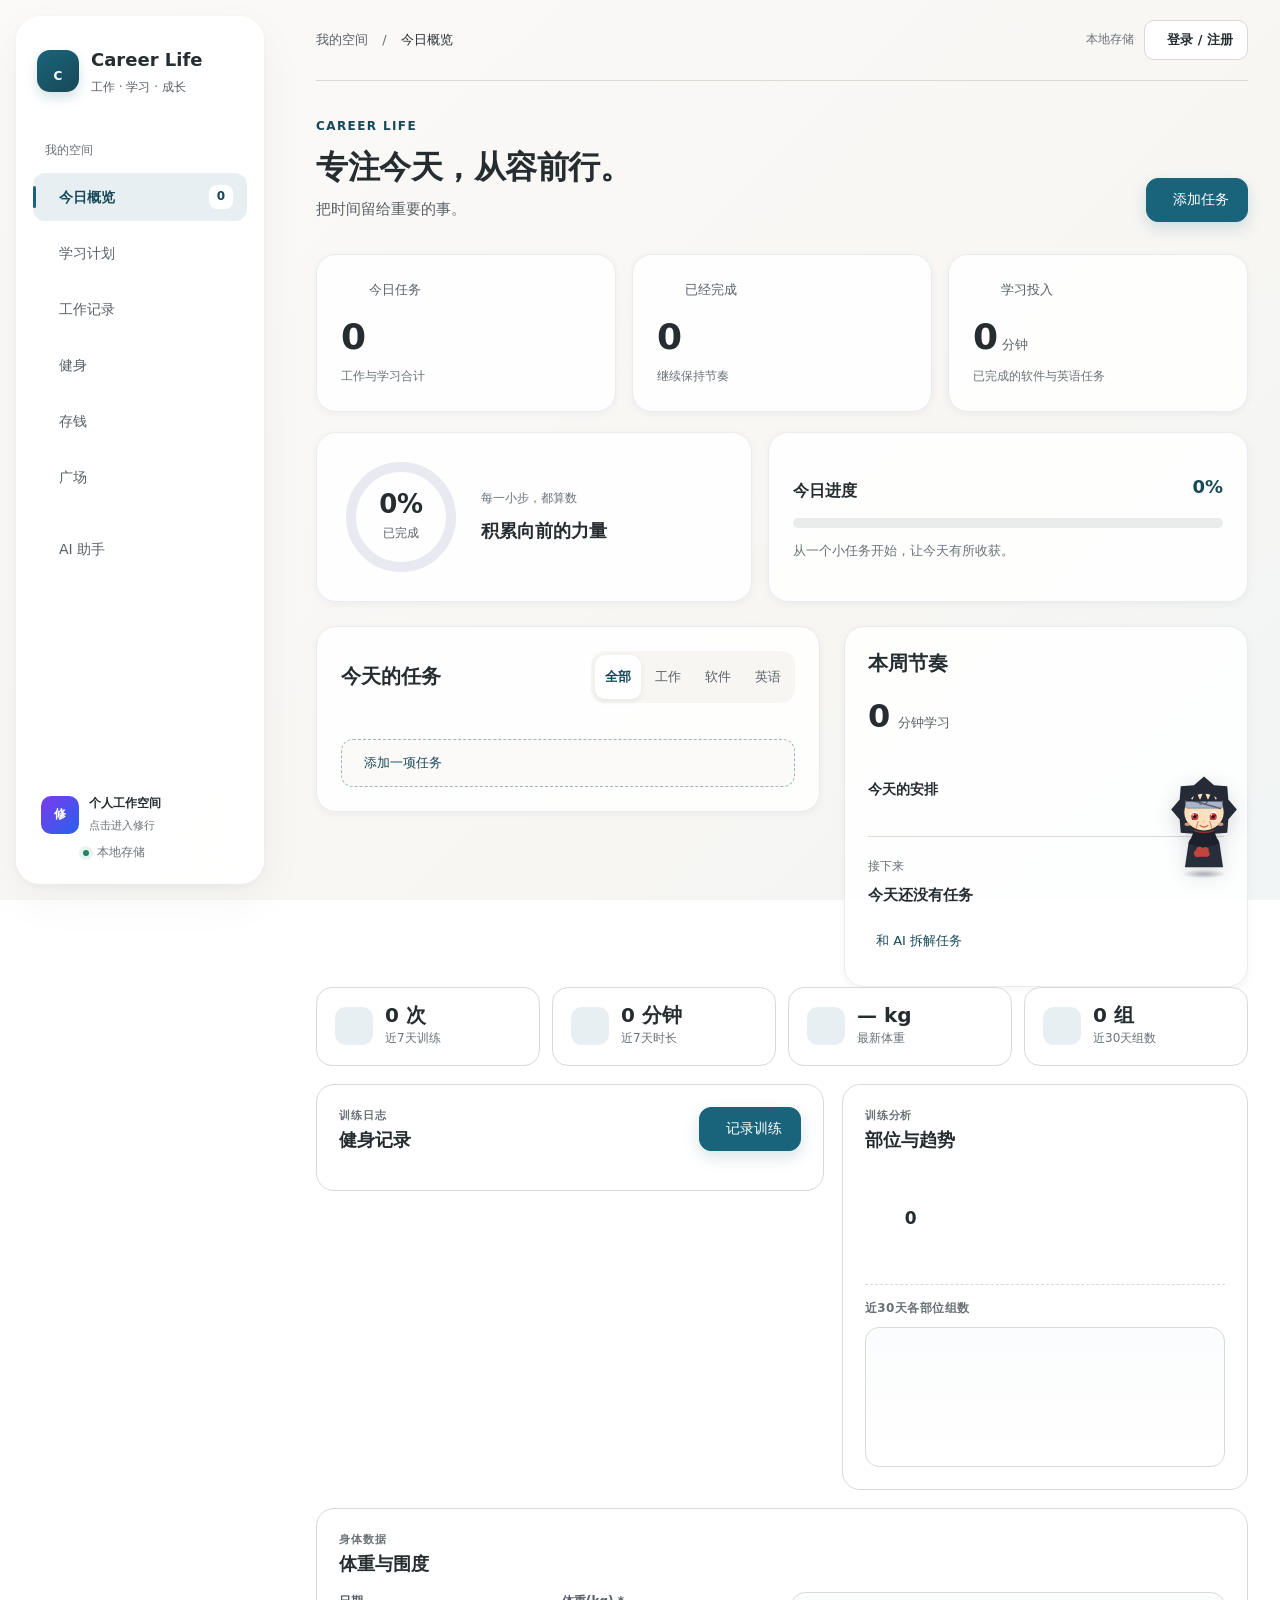
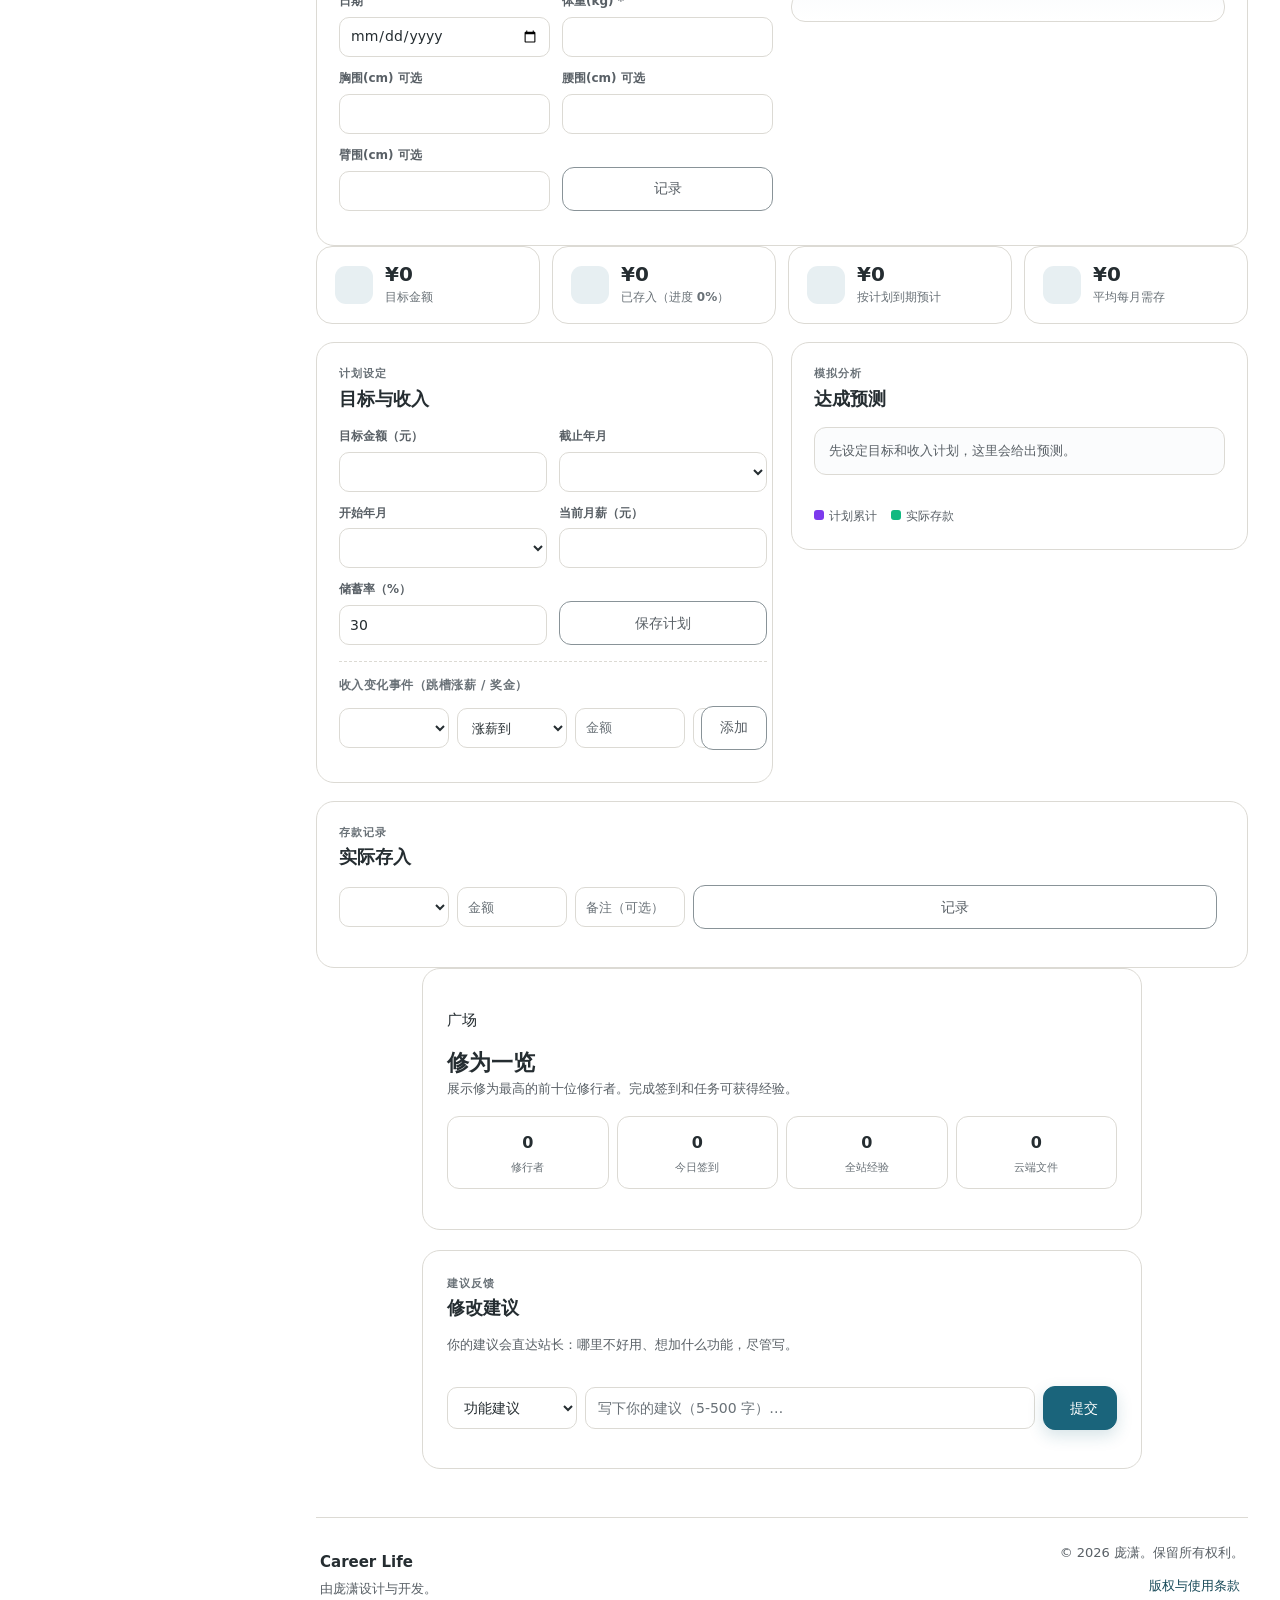
==== commit f2d18dba: "Add draggable desktop pet chat launcher with idle animations" ====
--- a/index.html
+++ b/index.html
@@ -375,7 +375,91 @@
       .sv-chart-legend i{width:10px;height:10px;border-radius:3px;display:inline-block;margin-right:5px}
       .sv-empty{margin:0;color:var(--text-muted);font-size:13px}
       @media(max-width:900px){.savings-grid{grid-template-columns:1fr}.sv-event-form{grid-template-columns:repeat(2,minmax(0,1fr))}}
+      /* ---------- 建议反馈 ---------- */
+      .feedback-card{max-width:720px;margin:20px auto 0;padding:24px;border:1px solid var(--border);border-radius:18px;background:var(--surface,#fff);display:grid;gap:14px}
+      .feedback-form{display:grid;grid-template-columns:130px minmax(0,1fr) auto;gap:8px;align-items:center}
+      .feedback-form select,.feedback-form input{min-height:42px;padding:0 12px;border:1px solid var(--border);border-radius:10px;font:inherit;font-size:14px;background:#fff}
+      .feedback-form input:focus,.feedback-form select:focus{outline:3px solid var(--focus-ring,rgba(26,100,123,.18));border-color:var(--brand,#1a647b)}
+      .feedback-list{display:grid;gap:10px;max-height:420px;overflow-y:auto}
+      .feedback-item{display:grid;gap:8px;padding:14px;border:1px solid var(--border);border-radius:14px;background:#fff}
+      .feedback-item-head{display:flex;align-items:center;gap:8px;flex-wrap:wrap}
+      .feedback-type-tag{padding:2px 9px;border:1px solid var(--border);border-radius:999px;font-size:10px;font-weight:700;color:var(--text-secondary)}
+      .feedback-status{padding:2px 9px;border-radius:999px;font-size:10px;font-weight:800}
+      .feedback-status.pending{background:rgba(245,158,11,.12);color:#b45309}
+      .feedback-status.processing{background:rgba(59,130,246,.12);color:#1d4ed8}
+      .feedback-status.done{background:rgba(16,185,129,.12);color:#047857}
+      .feedback-status.rejected{background:rgba(100,116,139,.14);color:#475569}
+      .feedback-author{margin-left:auto;font-size:11px;color:var(--text-muted)}
+      .feedback-content{margin:0;font-size:13px;line-height:1.7;color:var(--text-primary);white-space:pre-wrap;word-break:break-word}
+      .feedback-reply{margin:0;padding:10px 12px;border-left:3px solid var(--brand,#1a647b);border-radius:0 10px 10px 0;background:var(--brand-soft,#f4f7f9);font-size:13px;line-height:1.6;color:var(--text-secondary)}
+      .feedback-admin-row{display:flex;gap:6px;flex-wrap:wrap;align-items:center}
+      .feedback-admin-row .mini-button.active{background:var(--brand-soft,#eef4f6);border-color:var(--brand,#1a647b);color:var(--brand,#1a647b)}
+      .feedback-reply-input{width:100%;min-height:38px;padding:8px 10px;border:1px solid var(--border);border-radius:10px;font:inherit;font-size:13px;background:#fff}
+      .feedback-empty{margin:0;color:var(--text-muted);font-size:13px}
+      @media(max-width:700px){.feedback-form{grid-template-columns:1fr}}
       .fit-bar-label{font-size:11px;color:var(--text-muted);white-space:nowrap}
+
+      /* ---------- 桌面宠物（Q版宇智波鼬） ---------- */
+      .chat-launcher{
+        width:104px;height:116px;
+        border:0;border-radius:0;background:transparent;color:inherit;
+        box-shadow:none;overflow:visible;cursor:grab;touch-action:none;
+        transition:filter .2s ease;
+      }
+      .chat-launcher:hover{background:transparent;transform:none;box-shadow:none;filter:brightness(1.05) drop-shadow(0 10px 22px rgba(23,26,43,.18))}
+      .chat-launcher:active:not(:disabled){transform:scale(.97)}
+      .chat-launcher[aria-expanded="true"]{background:transparent;color:inherit;box-shadow:none;z-index:60;transform:scale(.68);transform-origin:bottom right;opacity:.92;filter:saturate(1.08)}
+      .chat-launcher:focus-visible{outline:3px solid var(--focus-ring,rgba(26,100,123,.35));outline-offset:4px;border-radius:24px}
+      .chat-launcher .pet-avatar{
+        position:relative;z-index:2;display:block;width:100%;height:100%;
+        animation:pet-float 3.2s ease-in-out infinite;
+        filter:drop-shadow(0 6px 10px rgba(23,26,43,.16));
+      }
+      .chat-launcher .pet-shadow{
+        position:absolute;z-index:1;bottom:-4px;left:50%;
+        width:62px;height:12px;transform:translateX(-50%);
+        background:radial-gradient(closest-side,rgba(23,26,43,.3),transparent 72%);
+        animation:pet-shadow 3.2s ease-in-out infinite;pointer-events:none;
+      }
+      .chat-launcher .pet-eye{
+        transform-box:fill-box;transform-origin:center;
+        animation:pet-blink 5.6s ease-in-out infinite;
+      }
+      .chat-launcher.is-dragging{filter:drop-shadow(0 18px 30px rgba(23,26,43,.3))}
+      .chat-launcher.is-dragging .pet-avatar{animation-play-state:paused}
+      @keyframes pet-float{0%,100%{transform:translateY(0)}50%{transform:translateY(-7px)}}
+      @keyframes pet-shadow{0%,100%{transform:translateX(-50%) scale(1);opacity:.85}50%{transform:translateX(-50%) scale(.8);opacity:.5}}
+      @keyframes pet-blink{0%,93.5%,100%{transform:scaleY(1)}96%{transform:scaleY(.08)}}
+      .pet-bubble{
+        position:absolute;z-index:3;bottom:calc(100% - 14px);left:50%;
+        max-width:210px;padding:8px 13px;
+        border:1px solid var(--border,#e1e7f0);border-radius:13px;
+        background:#fff;box-shadow:0 10px 26px rgba(23,26,43,.14);
+        font-size:12px;font-weight:600;line-height:1.5;color:var(--text-primary,#1d2433);
+        white-space:nowrap;opacity:0;pointer-events:none;
+        transform:translateX(-50%) translateY(8px) scale(.94);
+        transition:opacity .28s ease,transform .28s ease;
+      }
+      .pet-bubble::before{
+        content:"";position:absolute;top:calc(100% - 1px);left:50%;
+        transform:translateX(-50%);
+        border:7px solid transparent;border-top-color:var(--border,#e1e7f0);
+      }
+      .pet-bubble::after{
+        content:"";position:absolute;top:calc(100% - 3px);left:50%;
+        transform:translateX(-50%);
+        border:6px solid transparent;border-top-color:#fff;
+      }
+      .pet-bubble.is-visible{opacity:1;transform:translateX(-50%) translateY(0) scale(1)}
+      .chat-launcher .unread-dot{top:2px;right:6px;width:12px;height:12px;border-color:transparent;box-shadow:0 0 0 2px #fff}
+      @media(max-width:767px){
+        .chat-launcher{width:84px;height:94px}
+        .pet-bubble{max-width:170px;font-size:11px}
+        .chat-launcher .pet-shadow{width:50px;height:10px}
+      }
+      @media(prefers-reduced-motion:reduce){
+        .chat-launcher .pet-avatar,.chat-launcher .pet-shadow,.chat-launcher .pet-eye{animation:none}
+      }
     </style>
   </head>
   <body>
@@ -1125,6 +1209,27 @@
             <div id="my-rank-card" class="my-rank" hidden></div>
             <div class="leaderboard" id="leaderboard-list"></div>
           </div>
+        <section class="feedback-card" aria-labelledby="feedback-title">
+          <div class="fitness-card-head">
+            <div>
+              <p class="heading-kicker">建议反馈</p>
+              <h2 id="feedback-title">修改建议</h2>
+            </div>
+          </div>
+          <p class="plaza-hint">你的建议会直达站长：哪里不好用、想加什么功能，尽管写。</p>
+          <form id="feedback-form" class="feedback-form">
+            <select id="feedback-type" aria-label="建议类型">
+              <option value="feature">功能建议</option>
+              <option value="bug">问题反馈</option>
+              <option value="ux">体验优化</option>
+              <option value="other">其他</option>
+            </select>
+            <input type="text" id="feedback-content" maxlength="500" placeholder="写下你的建议（5-500 字）…" required />
+            <button class="primary-button" type="submit"><i data-lucide="send"></i><span>提交</span></button>
+          </form>
+          <div id="feedback-list" class="feedback-list"></div>
+        </section>
+
         </section>
 
         <footer class="site-footer" aria-label="版权信息">
@@ -1144,10 +1249,10 @@
     >
       <div class="ai-toolbar">
         <div class="ai-identity">
-          <span class="assistant-mark"><i data-lucide="sparkles"></i></span>
+          <span class="assistant-mark"><svg viewBox="0 0 36 36" aria-hidden="true" focusable="false"><circle cx="18" cy="18" r="15" fill="#d0453e"/><circle cx="18" cy="18" r="6.2" fill="#221822"/><g fill="none" stroke="#fff" stroke-width="2" stroke-linecap="round"><path d="M18 8 a3.4 3.4 0 1 1 -3 4.6" transform="rotate(0 18 18)"/><path d="M18 8 a3.4 3.4 0 1 1 -3 4.6" transform="rotate(120 18 18)"/><path d="M18 8 a3.4 3.4 0 1 1 -3 4.6" transform="rotate(240 18 18)"/></g></svg></span>
           <div>
-            <h2 id="ai-title">Career AI</h2>
-            <p>安排任务，记录每一次成长</p>
+            <h2 id="ai-title">鼬 · AI 助手</h2>
+            <p>陪你修行，看穿每一个任务</p>
           </div>
         </div>
         <div class="ai-toolbar-actions">
@@ -1242,11 +1347,59 @@
       type="button"
       data-chat-toggle
       aria-label="打开 AI 助手"
-      title="打开 AI 助手"
+      title="和鼬聊两句"
       aria-controls="ai-window"
       aria-expanded="false"
     >
-      <i data-lucide="sparkles"></i><span class="unread-dot" hidden></span>
+      <span class="pet-bubble" id="pet-bubble" role="status" aria-live="polite"></span>
+      <svg class="pet-avatar" viewBox="0 0 140 150" aria-hidden="true" focusable="false">
+        <!-- 后发（菠萝头轮廓） -->
+        <polygon fill="#242a36" points="70,12 85.3,25 105.4,26.6 107,46.7 120,62 107,77.3 105.4,97.4 85.3,99 70,112 54.7,99 34.6,97.4 33,77.3 20,62 33,46.7 34.6,26.6 54.7,25"/>
+        <!-- 脸 -->
+        <ellipse cx="70" cy="66" rx="30" ry="28" fill="#ffe0bd"/>
+        <!-- 腮红 -->
+        <ellipse cx="45" cy="84.5" rx="4.6" ry="2.6" fill="#f6b69a" opacity=".8"/>
+        <ellipse cx="95" cy="84.5" rx="4.6" ry="2.6" fill="#f6b69a" opacity=".8"/>
+        <!-- 木叶护额（带划痕） -->
+        <rect x="42" y="47" width="56" height="13" rx="3" fill="#aab4c8"/>
+        <rect x="42" y="47" width="56" height="13" rx="3" fill="none" stroke="#6e7a90" stroke-width="1"/>
+        <path d="M70 54 a4.8 4.8 0 1 0 -4.8 -4.8 a2.3 2.3 0 1 0 2.3 2.3" fill="none" stroke="#46536b" stroke-width="1.7"/>
+        <line x1="45" y1="46.5" x2="95" y2="60.5" stroke="#5a6478" stroke-width="2.4" stroke-linecap="round"/>
+        <!-- 锯齿刘海 -->
+        <polygon fill="#242a36" points="42,50 46,36 52,48 58,34 64,48 70,32 76,48 82,34 88,48 94,36 98,50"/>
+        <!-- 写轮眼（眨眼动画组） -->
+        <g class="pet-eye">
+          <ellipse cx="56" cy="72.5" rx="6.6" ry="7.6" fill="#fff"/>
+          <circle cx="56" cy="73" r="5.6" fill="#d0453e"/>
+          <circle cx="56" cy="73" r="2.6" fill="#221822"/>
+          <circle cx="53.4" cy="70.2" r="1.2" fill="#fff"/>
+          <circle cx="52.4" cy="76.6" r=".9" fill="#221822"/>
+          <circle cx="59.6" cy="70.9" r=".9" fill="#221822"/>
+        </g>
+        <g class="pet-eye">
+          <ellipse cx="84" cy="72.5" rx="6.6" ry="7.6" fill="#fff"/>
+          <circle cx="84" cy="73" r="5.6" fill="#d0453e"/>
+          <circle cx="84" cy="73" r="2.6" fill="#221822"/>
+          <circle cx="81.4" cy="70.2" r="1.2" fill="#fff"/>
+          <circle cx="80.4" cy="76.6" r=".9" fill="#221822"/>
+          <circle cx="87.6" cy="70.9" r=".9" fill="#221822"/>
+        </g>
+        <!-- 泪痕（鼬的标志） -->
+        <path d="M61 80 L58 91" stroke="#c98d63" stroke-width="1.7" stroke-linecap="round" fill="none"/>
+        <path d="M79 80 L82 91" stroke="#c98d63" stroke-width="1.7" stroke-linecap="round" fill="none"/>
+        <!-- 鼻与嘴 -->
+        <path d="M69.2 79 q1.6 1.6 0 2.6" stroke="#d8a075" stroke-width="1.4" fill="none" stroke-linecap="round"/>
+        <path d="M64 86.5 q6 4.5 12 0" stroke="#b3765a" stroke-width="2.1" fill="none" stroke-linecap="round"/>
+        <!-- 晓袍身 -->
+        <path fill="#282f3b" d="M46 116 C46 106 56 100 70 100 C84 100 94 106 94 116 L99 150 L41 150 Z"/>
+        <!-- 红云纹 -->
+        <path fill="#c0453e" d="M58 124 a5.5 5.5 0 0 1 10.3 -2.7 a5 5 0 0 1 8.7 4.7 a4.5 4.5 0 0 1 -2.6 8 h-11.8 a4.5 4.5 0 0 1 -4.6 -10 z"/>
+        <!-- 高领 -->
+        <path fill="#1c212b" d="M55 94 Q70 100 85 94 L93 114 Q70 124 47 114 Z"/>
+        <path d="M55 94 Q70 100 85 94" stroke="#8f2f2c" stroke-width="2.5" fill="none"/>
+      </svg>
+      <span class="pet-shadow" aria-hidden="true"></span>
+      <span class="unread-dot" hidden></span>
     </button>
 
     <dialog class="task-dialog" id="task-dialog">
@@ -1473,6 +1626,6 @@
     <script src="assets/vendor/lucide.min.js"></script>
     <script src="assets/vendor/marked.umd.js"></script>
     <script src="assets/vendor/purify.min.js"></script>
-    <script src="script.js?v=20260912-svsel"></script>
+    <script src="script.js?v=20261103-itachi-pet"></script>
   </body>
 </html>
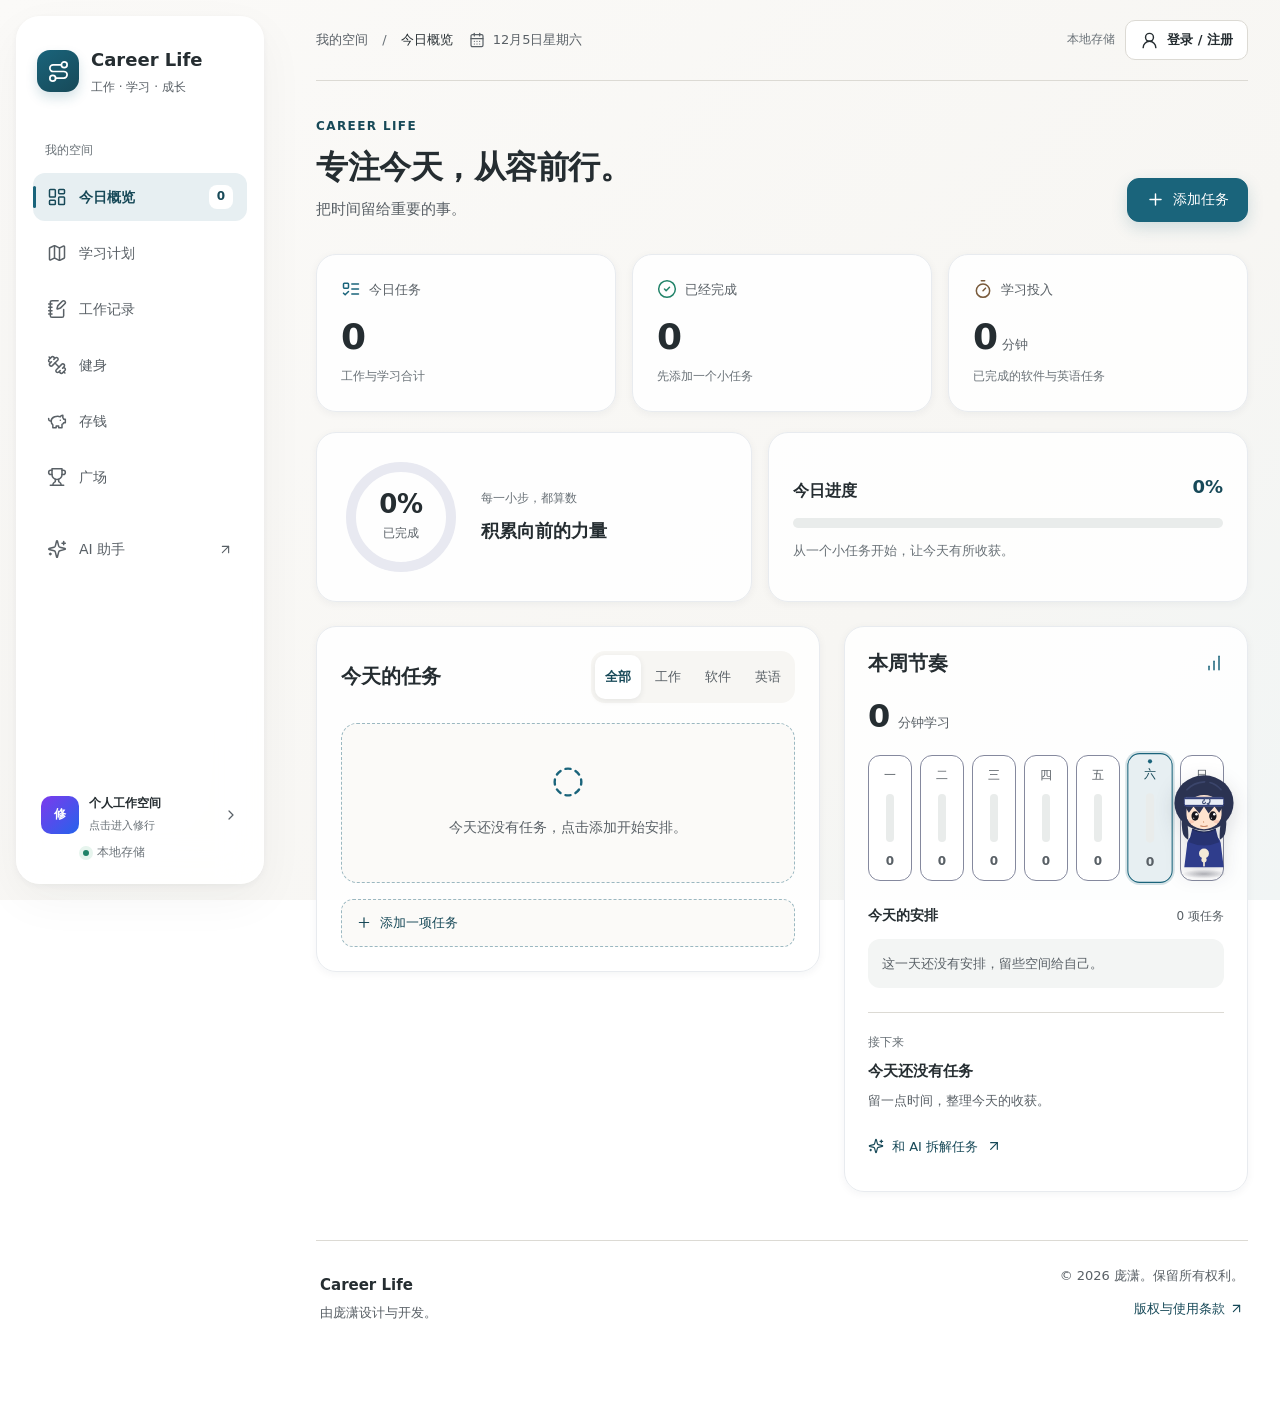
==== commit a6fbc1f6: "Redesign pet as young Itachi per reference: parted hair, leaf headband, black eyes, blue collar" ====
--- a/index.html
+++ b/index.html
@@ -1353,50 +1353,52 @@
     >
       <span class="pet-bubble" id="pet-bubble" role="status" aria-live="polite"></span>
       <svg class="pet-avatar" viewBox="0 0 140 150" aria-hidden="true" focusable="false">
-        <!-- 后发（菠萝头轮廓） -->
-        <polygon fill="#242a36" points="70,12 85.3,25 105.4,26.6 107,46.7 120,62 107,77.3 105.4,97.4 85.3,99 70,112 54.7,99 34.6,97.4 33,77.3 20,62 33,46.7 34.6,26.6 54.7,25"/>
-        <!-- 脸 -->
-        <ellipse cx="70" cy="66" rx="30" ry="28" fill="#ffe0bd"/>
+        <!-- 后发圆顶（深蓝黑） -->
+        <ellipse cx="70" cy="52" rx="45" ry="42" fill="#2b3352"/>
+        <!-- 头发高光 -->
+        <path d="M44,32 Q54,21 71,20" stroke="#3d476e" stroke-width="2.4" fill="none" stroke-linecap="round" opacity=".9"/>
+        <path d="M96,32 Q88,23 79,21" stroke="#3d476e" stroke-width="2.4" fill="none" stroke-linecap="round" opacity=".9"/>
+        <!-- 脸（白皙） -->
+        <ellipse cx="70" cy="66" rx="28" ry="26" fill="#ffe4cf"/>
+        <!-- 中分锯齿刘海 -->
+        <path d="M40,56 L47,67 L54,57.5 L63,68 L70,57.5 L77,68 L86,57.5 L93,67 L100,56 L100,55 L40,55 Z" fill="#2b3352"/>
+        <!-- 两侧长鬓发（垂至衣领） -->
+        <path d="M40,52 Q34,74 37,94 Q38,104 46,108 Q47,95 43.5,75 Q42.5,60 45,52 Z" fill="#2b3352"/>
+        <path d="M100,52 Q106,74 103,94 Q102,104 94,108 Q93,95 96.5,75 Q97.5,60 95,52 Z" fill="#2b3352"/>
         <!-- 腮红 -->
-        <ellipse cx="45" cy="84.5" rx="4.6" ry="2.6" fill="#f6b69a" opacity=".8"/>
-        <ellipse cx="95" cy="84.5" rx="4.6" ry="2.6" fill="#f6b69a" opacity=".8"/>
-        <!-- 木叶护额（带划痕） -->
-        <rect x="42" y="47" width="56" height="13" rx="3" fill="#aab4c8"/>
-        <rect x="42" y="47" width="56" height="13" rx="3" fill="none" stroke="#6e7a90" stroke-width="1"/>
-        <path d="M70 54 a4.8 4.8 0 1 0 -4.8 -4.8 a2.3 2.3 0 1 0 2.3 2.3" fill="none" stroke="#46536b" stroke-width="1.7"/>
-        <line x1="45" y1="46.5" x2="95" y2="60.5" stroke="#5a6478" stroke-width="2.4" stroke-linecap="round"/>
-        <!-- 锯齿刘海 -->
-        <polygon fill="#242a36" points="42,50 46,36 52,48 58,34 64,48 70,32 76,48 82,34 88,48 94,36 98,50"/>
-        <!-- 写轮眼（眨眼动画组） -->
+        <ellipse cx="51" cy="80.5" rx="4.4" ry="2.3" fill="#f7bfa8" opacity=".7"/>
+        <ellipse cx="89" cy="80.5" rx="4.4" ry="2.3" fill="#f7bfa8" opacity=".7"/>
+        <!-- 幼年黑瞳大眼（带长睫毛感） -->
         <g class="pet-eye">
-          <ellipse cx="56" cy="72.5" rx="6.6" ry="7.6" fill="#fff"/>
-          <circle cx="56" cy="73" r="5.6" fill="#d0453e"/>
-          <circle cx="56" cy="73" r="2.6" fill="#221822"/>
-          <circle cx="53.4" cy="70.2" r="1.2" fill="#fff"/>
-          <circle cx="52.4" cy="76.6" r=".9" fill="#221822"/>
-          <circle cx="59.6" cy="70.9" r=".9" fill="#221822"/>
+          <ellipse cx="56.5" cy="72" rx="5.6" ry="7.2" fill="#17171d"/>
+          <circle cx="58.6" cy="69.4" r="1.9" fill="#fff"/>
+          <circle cx="54.4" cy="75.2" r=".9" fill="#fff" opacity=".8"/>
         </g>
         <g class="pet-eye">
-          <ellipse cx="84" cy="72.5" rx="6.6" ry="7.6" fill="#fff"/>
-          <circle cx="84" cy="73" r="5.6" fill="#d0453e"/>
-          <circle cx="84" cy="73" r="2.6" fill="#221822"/>
-          <circle cx="81.4" cy="70.2" r="1.2" fill="#fff"/>
-          <circle cx="80.4" cy="76.6" r=".9" fill="#221822"/>
-          <circle cx="87.6" cy="70.9" r=".9" fill="#221822"/>
+          <ellipse cx="83.5" cy="72" rx="5.6" ry="7.2" fill="#17171d"/>
+          <circle cx="85.6" cy="69.4" r="1.9" fill="#fff"/>
+          <circle cx="81.4" cy="75.2" r=".9" fill="#fff" opacity=".8"/>
         </g>
-        <!-- 泪痕（鼬的标志） -->
-        <path d="M61 80 L58 91" stroke="#c98d63" stroke-width="1.7" stroke-linecap="round" fill="none"/>
-        <path d="M79 80 L82 91" stroke="#c98d63" stroke-width="1.7" stroke-linecap="round" fill="none"/>
-        <!-- 鼻与嘴 -->
-        <path d="M69.2 79 q1.6 1.6 0 2.6" stroke="#d8a075" stroke-width="1.4" fill="none" stroke-linecap="round"/>
-        <path d="M64 86.5 q6 4.5 12 0" stroke="#b3765a" stroke-width="2.1" fill="none" stroke-linecap="round"/>
-        <!-- 晓袍身 -->
-        <path fill="#282f3b" d="M46 116 C46 106 56 100 70 100 C84 100 94 106 94 116 L99 150 L41 150 Z"/>
-        <!-- 红云纹 -->
-        <path fill="#c0453e" d="M58 124 a5.5 5.5 0 0 1 10.3 -2.7 a5 5 0 0 1 8.7 4.7 a4.5 4.5 0 0 1 -2.6 8 h-11.8 a4.5 4.5 0 0 1 -4.6 -10 z"/>
-        <!-- 高领 -->
-        <path fill="#1c212b" d="M55 94 Q70 100 85 94 L93 114 Q70 124 47 114 Z"/>
-        <path d="M55 94 Q70 100 85 94" stroke="#8f2f2c" stroke-width="2.5" fill="none"/>
+        <!-- 鼻与平静小嘴 -->
+        <path d="M69.3 80 q1.5 1.3 0 2.3" stroke="#dda47e" stroke-width="1.3" fill="none" stroke-linecap="round"/>
+        <path d="M65 87 q5 1.8 10 0" stroke="#c98a68" stroke-width="1.8" fill="none" stroke-linecap="round"/>
+        <!-- 深蓝色高领忍者服 -->
+        <path d="M44 118 C44 104 55 97 70 97 C85 97 96 104 96 118 L100 150 L40 150 Z" fill="#2f3d8c"/>
+        <!-- 立起的高领 -->
+        <path d="M52 92 Q70 101 88 92 L93 112 Q70 122 47 112 Z" fill="#273372"/>
+        <path d="M52 92 Q70 101 88 92" stroke="#1e2856" stroke-width="2" fill="none"/>
+        <!-- 宇智波团扇家纹 -->
+        <circle cx="70" cy="129" r="7.6" fill="#f3ead8"/>
+        <circle cx="70" cy="138.6" r="4" fill="#f3ead8"/>
+        <rect x="68.7" y="140.5" width="2.6" height="8.5" rx="1.2" fill="#f3ead8"/>
+        <!-- 白色木叶护额 -->
+        <rect x="40" y="43.5" width="60" height="13.5" rx="3.5" fill="#e9eef6"/>
+        <rect x="40" y="43.5" width="60" height="13.5" rx="3.5" fill="none" stroke="#33407a" stroke-width="1.4"/>
+        <rect x="40" y="43.8" width="60" height="2.6" fill="#33407a"/>
+        <rect x="40" y="55" width="60" height="2" fill="#33407a"/>
+        <!-- 木叶村标志 -->
+        <path d="M74.6 53.4 a4.6 4.6 0 1 0 -4.6 -4.6 a2.2 2.2 0 1 0 2.2 2.2" fill="none" stroke="#45537a" stroke-width="1.8" stroke-linecap="round"/>
+        <path d="M76.2 53 L80.8 56.2 L74.4 54.6 Z" fill="#45537a"/>
       </svg>
       <span class="pet-shadow" aria-hidden="true"></span>
       <span class="unread-dot" hidden></span>
